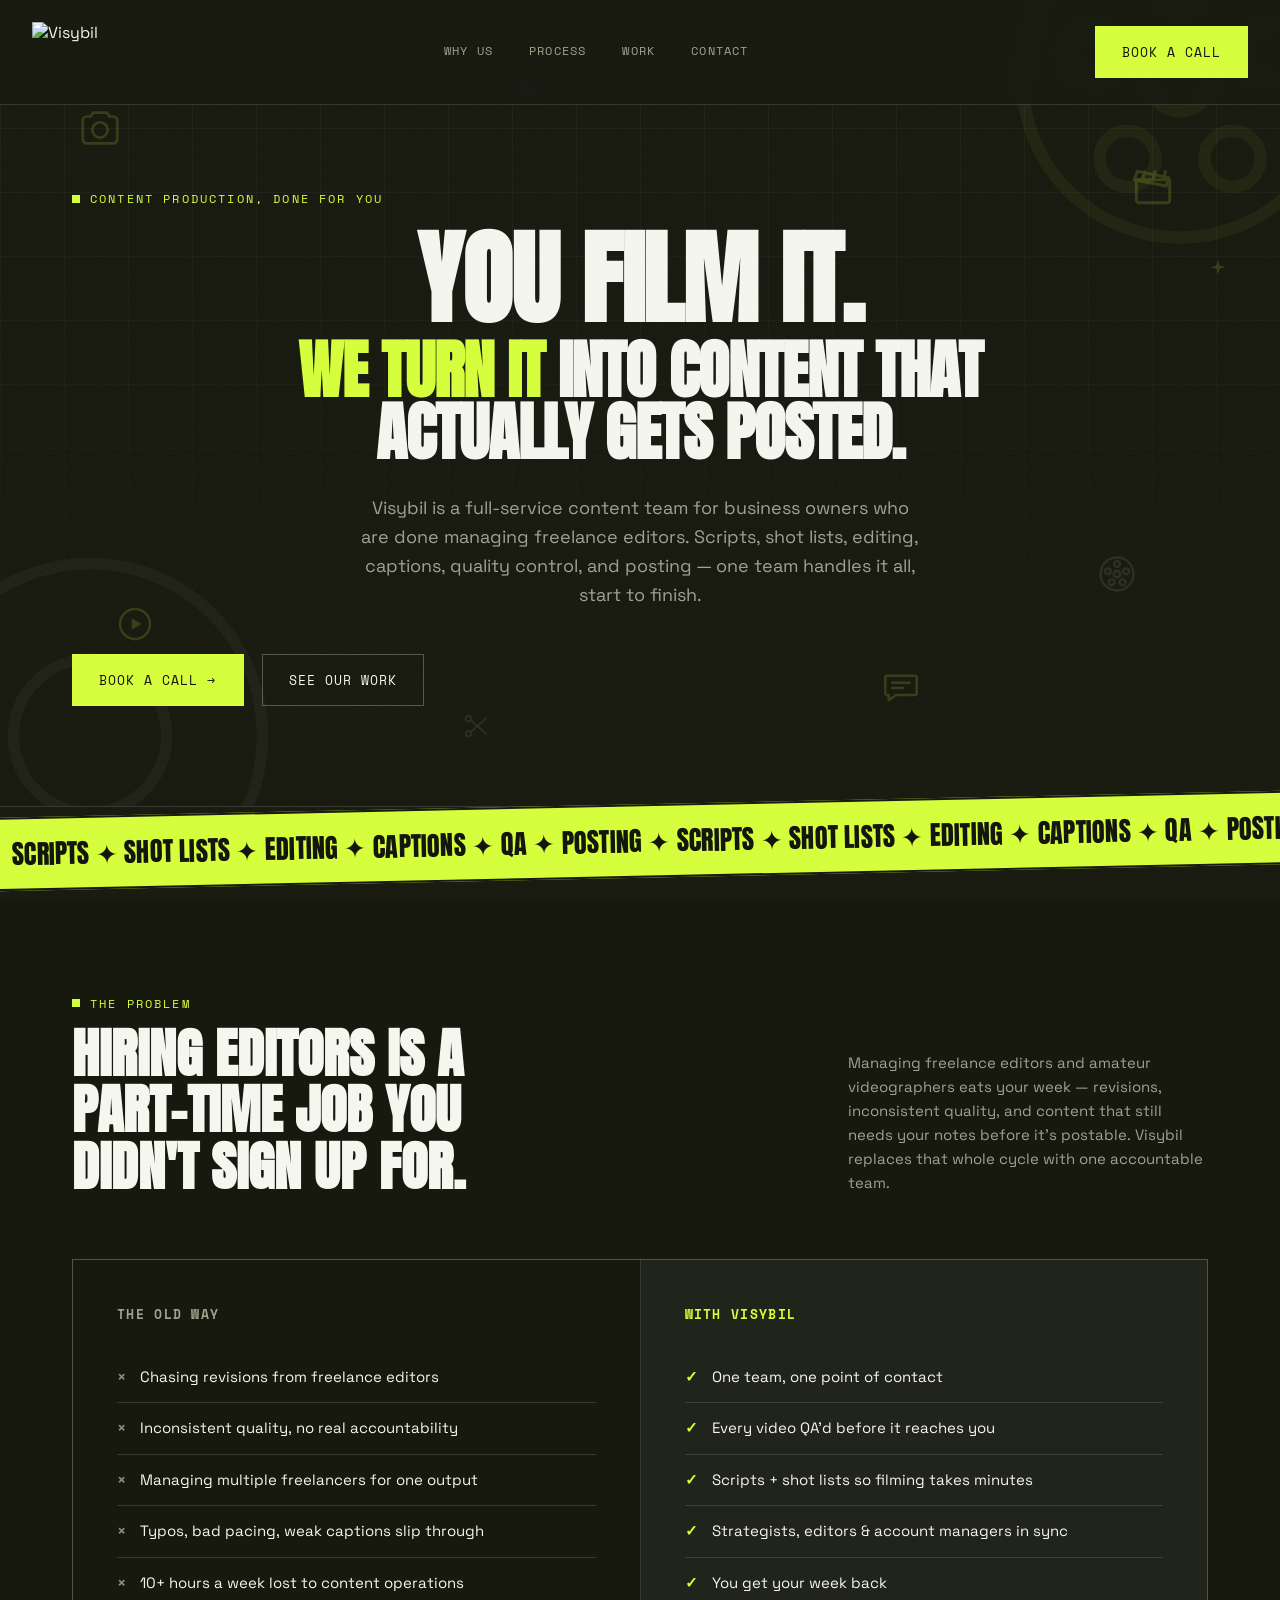
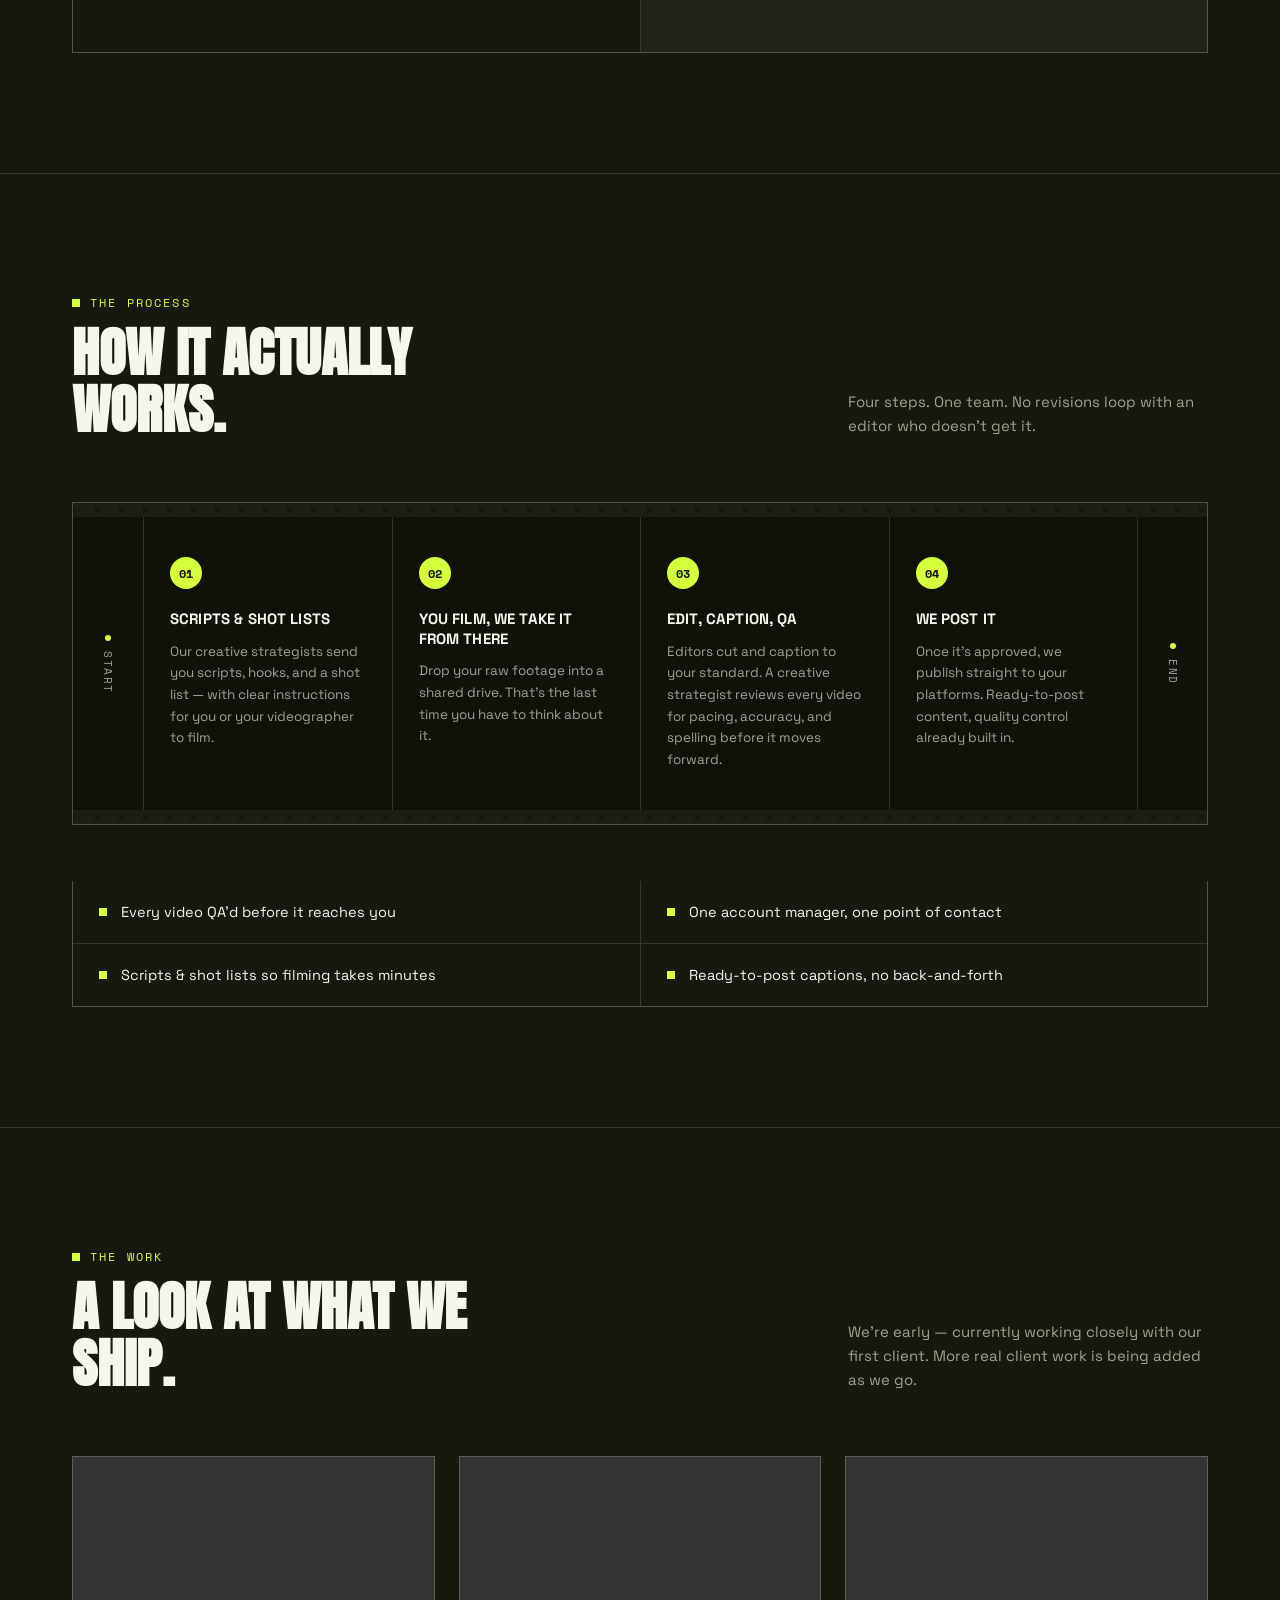
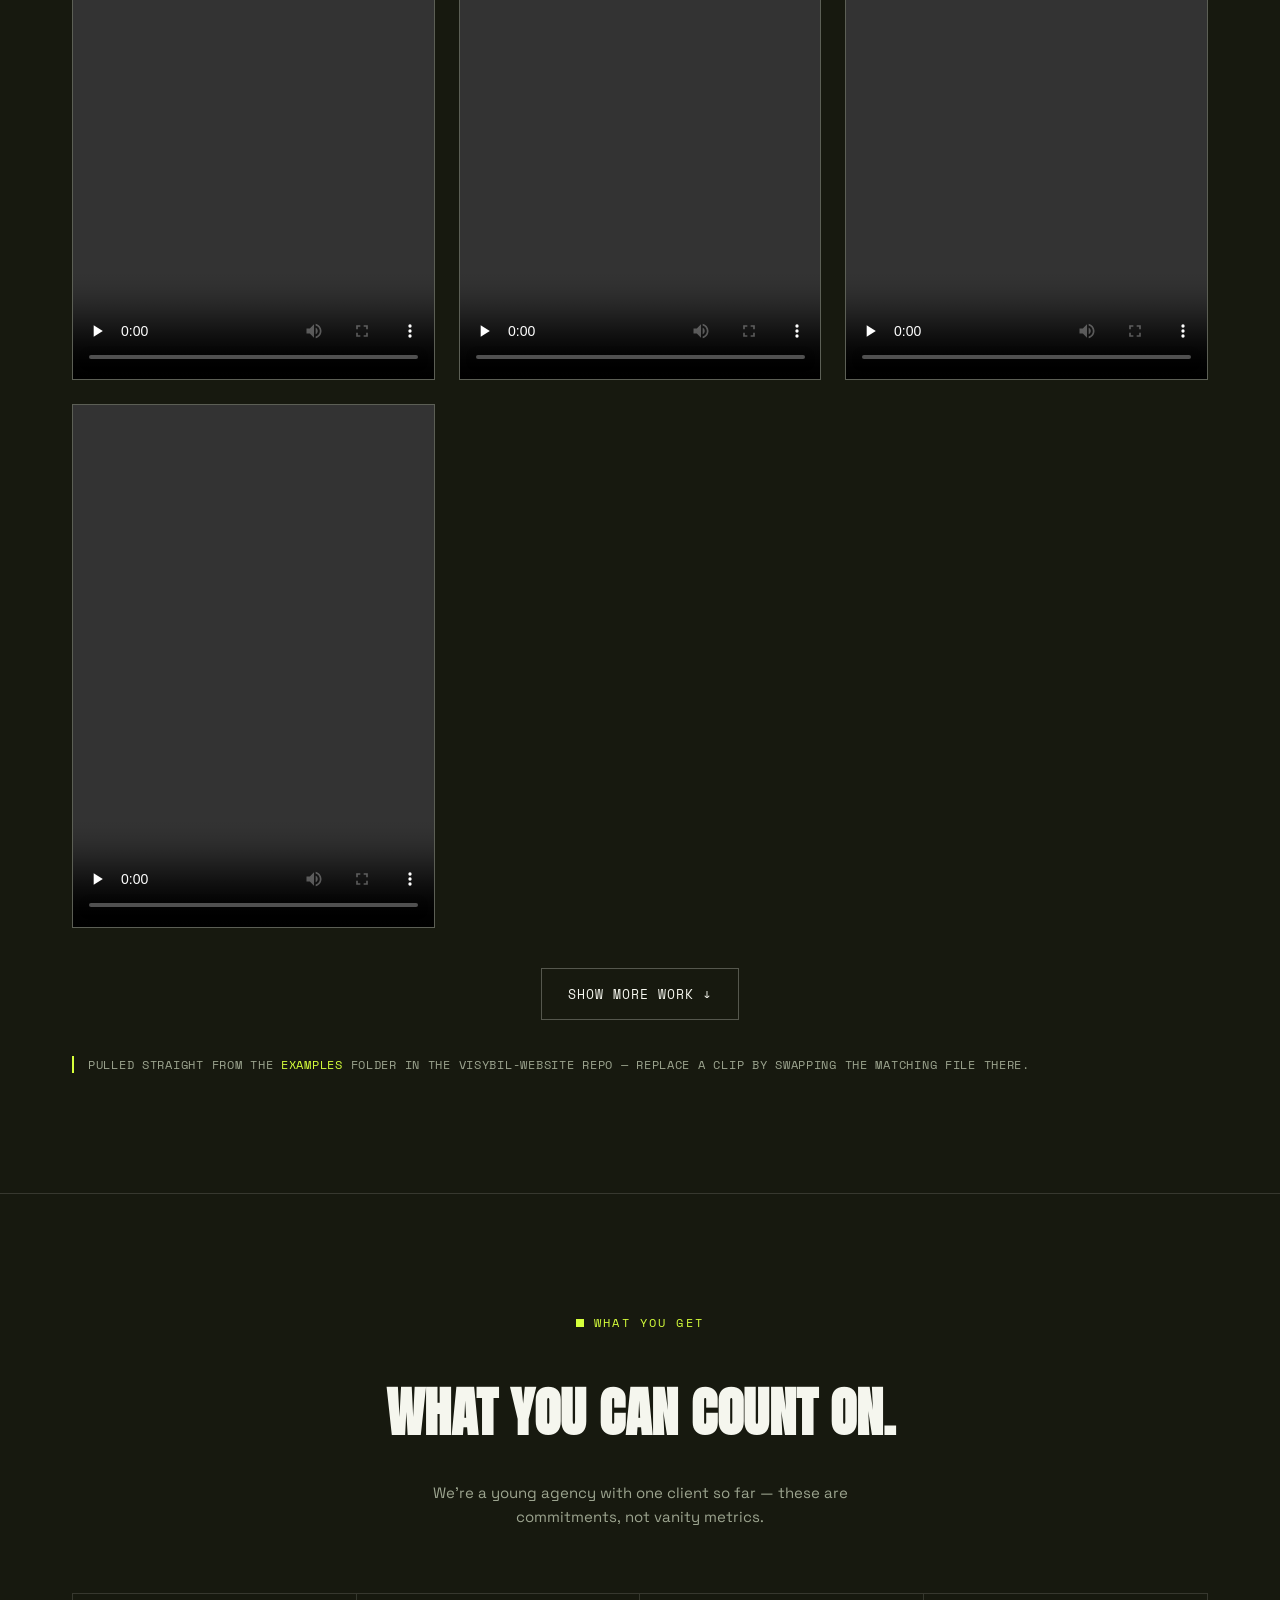
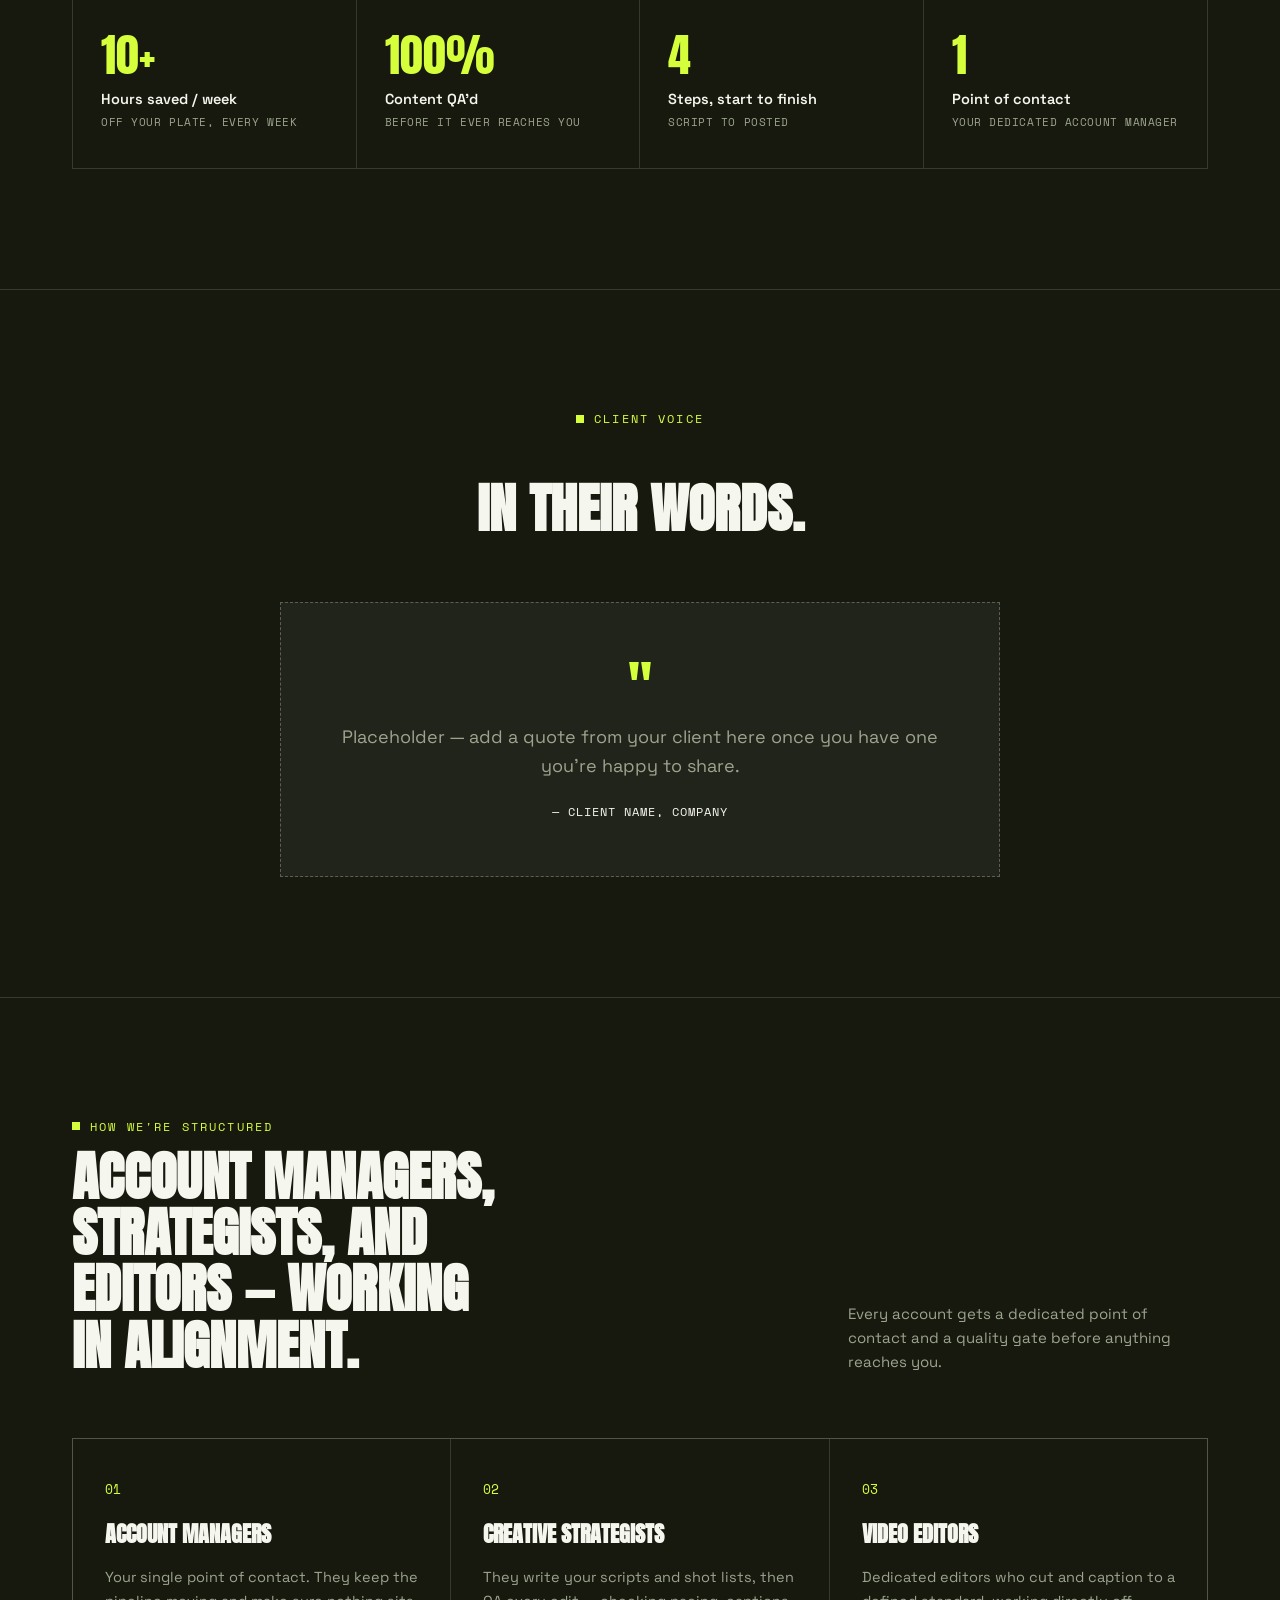
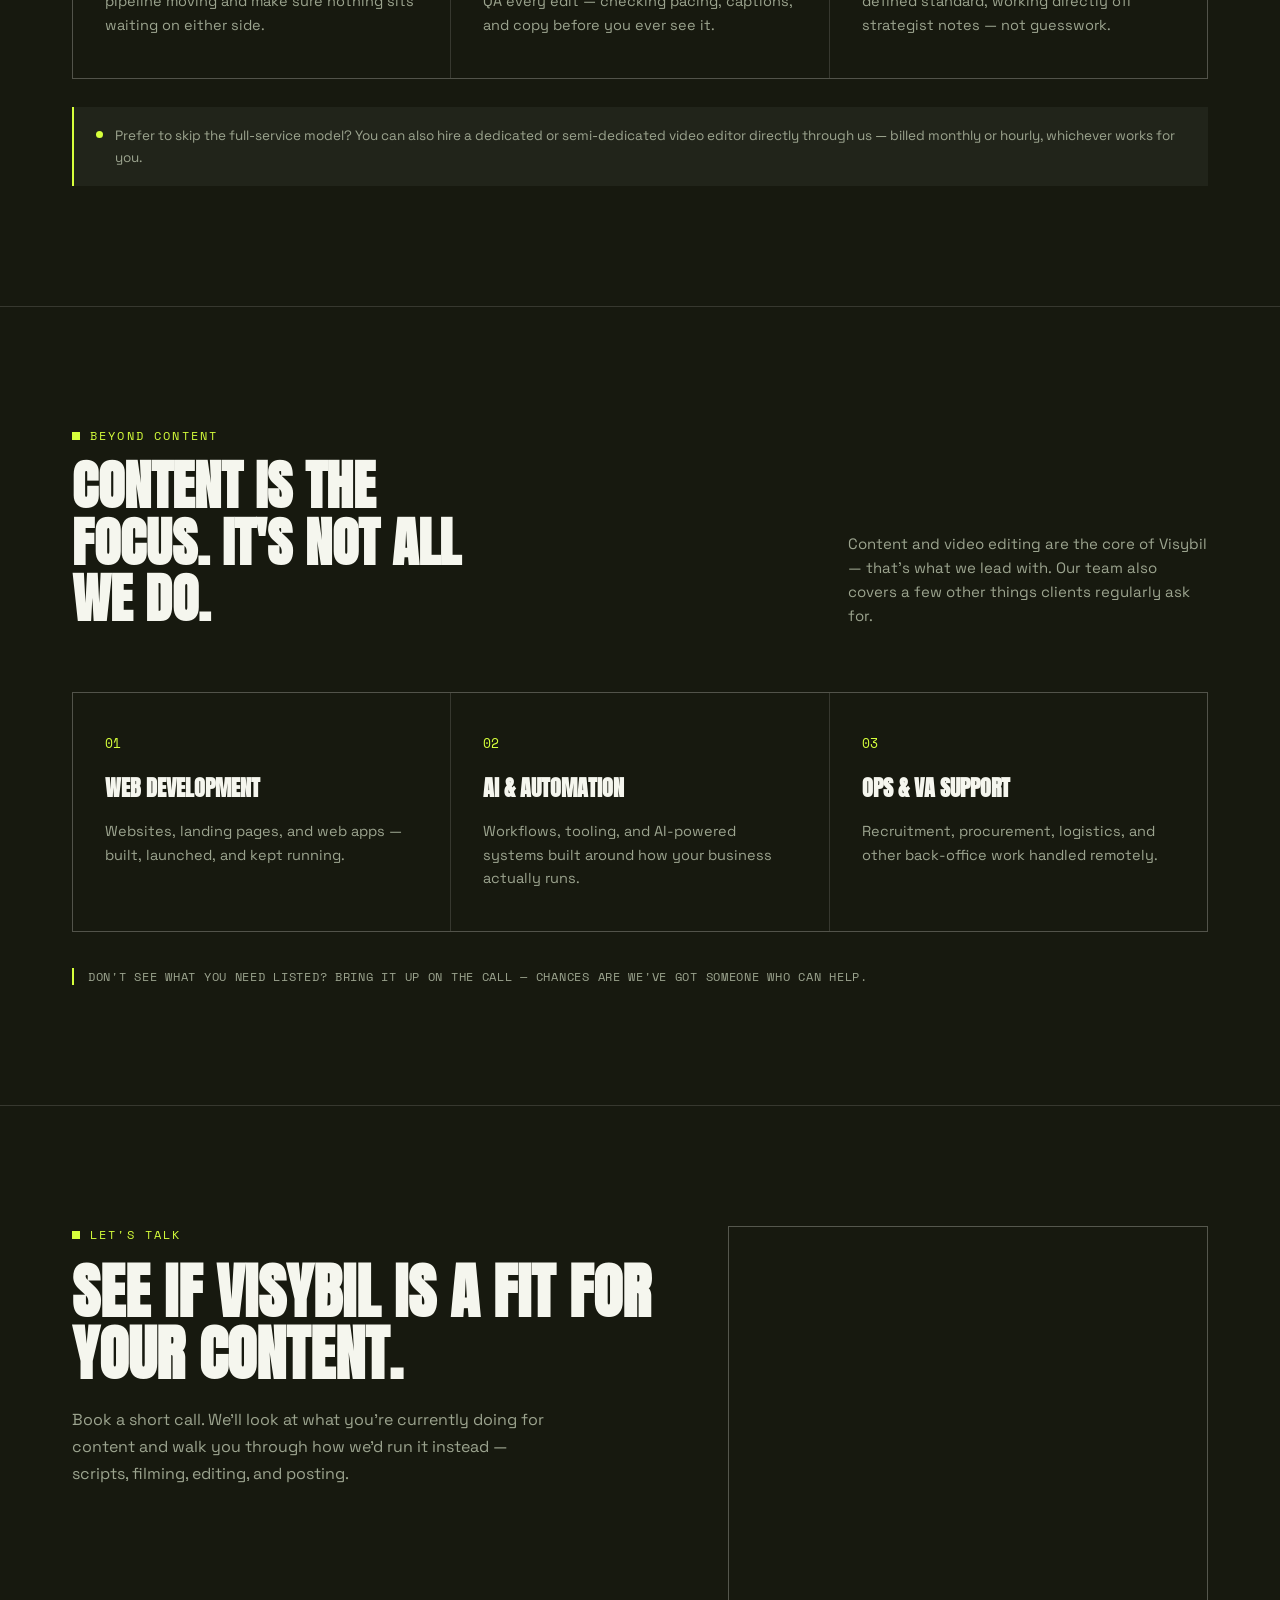
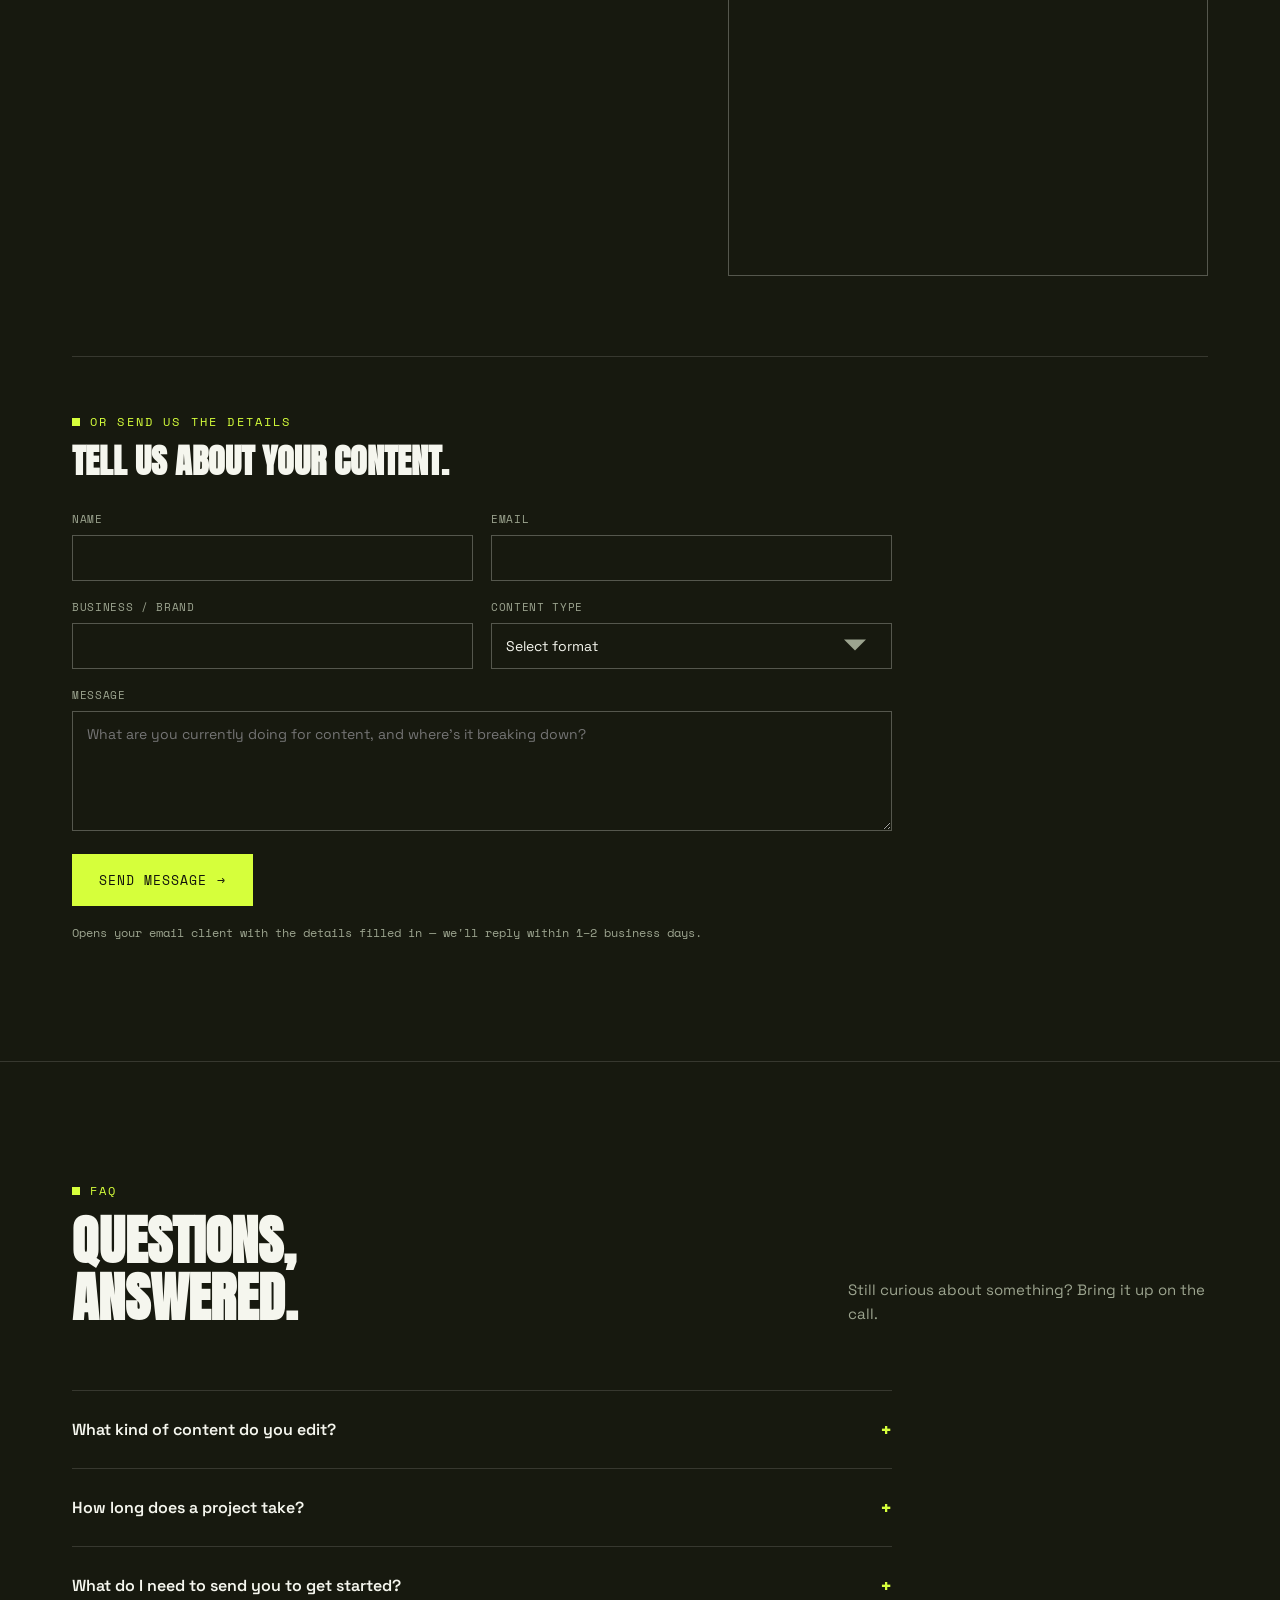
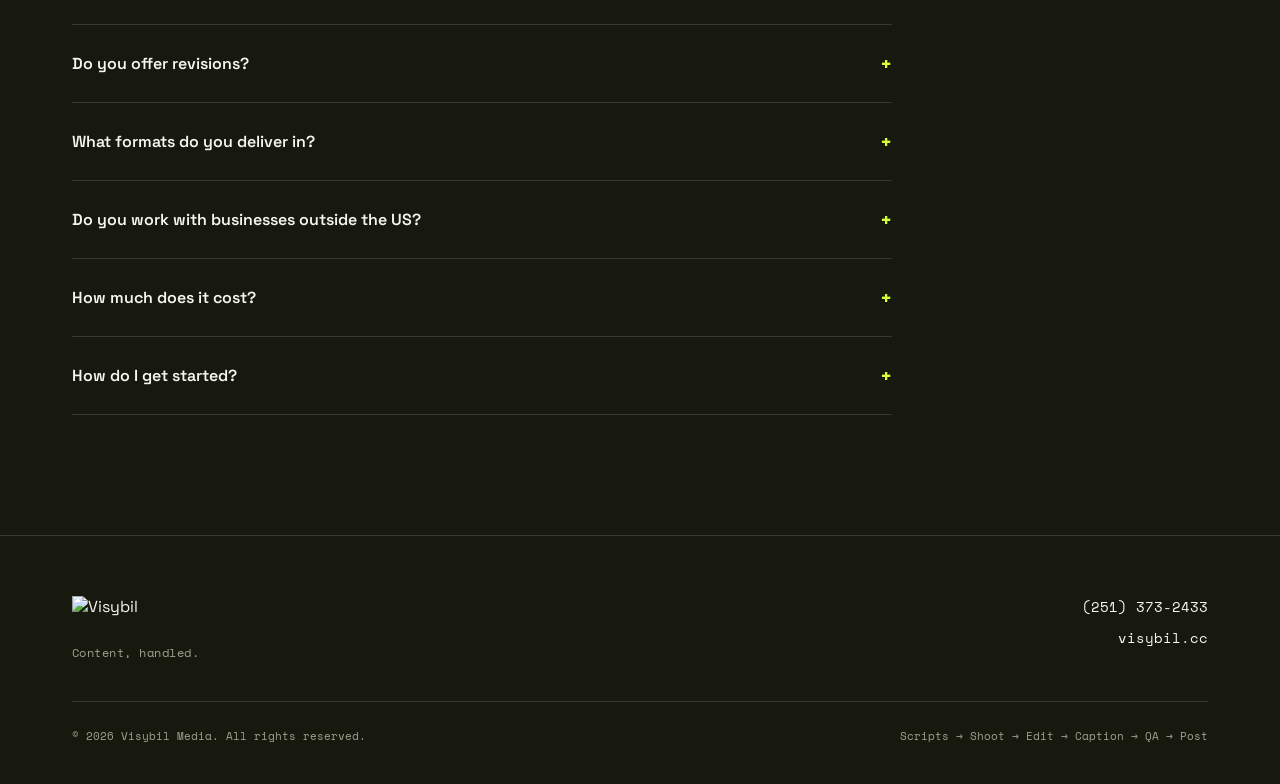
==== index.html @ 5f9c51e7 "Add files via upload" ====
<!DOCTYPE html>
<html lang="en">
<head>
<meta charset="UTF-8">
<meta name="viewport" content="width=device-width, initial-scale=1.0">
<title>Visybil — Content, Handled.</title>
<meta name="description" content="Visybil is a full-service content team. Scripts, editing, captions, QA, and posting — so you never have to manage a freelance editor again.">
<link rel="icon" type="image/svg+xml" href="visybil-logo.svg">
<link rel="preconnect" href="https://fonts.googleapis.com">
<link rel="preconnect" href="https://fonts.gstatic.com" crossorigin>
<link href="https://fonts.googleapis.com/css2?family=Anton&family=Space+Grotesk:wght@400;500;600;700&family=Space+Mono:wght@400;700&display=swap" rel="stylesheet">
<link href="https://assets.calendly.com/assets/external/widget.css" rel="stylesheet">
<style>
  /* ===================== RESET / BASE ===================== */
  :root{
    --bg: #17190F;
    --bg-alt: #1E2115;
    --panel: #21241A;
    --line: rgba(245,246,238,0.14);
    --line-strong: rgba(245,246,238,0.28);
    --text: #F5F6EE;
    --muted: #9CA48F;
    --lime: #D6FF3B;
    --lime-dim: #A8CC2E;
    --maxw: 1200px;
  }
  *,*::before,*::after{box-sizing:border-box;}
  html{scroll-behavior:smooth;}
  body{
    margin:0;
    background:var(--bg);
    color:var(--text);
    font-family:'Space Grotesk', sans-serif;
    -webkit-font-smoothing:antialiased;
    overflow-x:hidden;
  }
  img,svg{display:block;max-width:100%;}
  a{color:inherit;text-decoration:none;}
  ul{margin:0;padding:0;list-style:none;}
  h1,h2,h3,p{margin:0;}
  .wrap{max-width:var(--maxw); margin:0 auto; padding:0 32px;}
  .eyebrow{
    font-family:'Space Mono', monospace;
    text-transform:uppercase;
    letter-spacing:0.18em;
    font-size:12px;
    color:var(--lime);
    display:flex;
    align-items:center;
    gap:10px;
  }
  .eyebrow::before{
    content:'';
    width:8px;height:8px;
    background:var(--lime);
    display:inline-block;
  }
  .btn{
    font-family:'Space Mono', monospace;
    font-size:13px;
    text-transform:uppercase;
    letter-spacing:0.08em;
    padding:15px 26px;
    border:1px solid var(--line-strong);
    display:inline-flex;
    align-items:center;
    gap:10px;
    white-space:nowrap;
    cursor:pointer;
    background:transparent;
    color:var(--text);
    transition:background .18s ease, color .18s ease, border-color .18s ease, transform .18s ease;
  }
  .btn-primary{
    background:var(--lime);
    color:#12140B;
    border-color:var(--lime);
  }
  .btn-primary:hover{ background:transparent; color:var(--lime); transform:translateY(-2px); }
  .btn-ghost{ background:transparent; color:var(--text); }
  .btn-ghost:hover{ border-color:var(--lime); color:var(--lime); transform:translateY(-2px); }
  .btn-ghost span, .btn-primary span{ display:inline-block; }

  /* faint grain overlay */
  body::after{
    content:'';
    position:fixed; inset:0;
    pointer-events:none;
    z-index:999;
    opacity:0.035;
    background-image:url("data:image/svg+xml;utf8,<svg xmlns='http://www.w3.org/2000/svg' width='120' height='120'><filter id='n'><feTurbulence type='fractalNoise' baseFrequency='0.9' numOctaves='2' stitchTiles='stitch'/></filter><rect width='100%25' height='100%25' filter='url(%23n)'/></svg>");
  }

  /* ===================== NAV ===================== */
  .nav{
    position:fixed; top:0; left:0; right:0; z-index:500;
    display:flex; align-items:center; justify-content:space-between;
    padding:22px 32px;
    background:rgba(23,25,15,0.82);
    backdrop-filter:blur(10px);
    border-bottom:1px solid var(--line);
  }
  .nav .logo{ display:flex; align-items:center; }
  .nav .logo img{ height:60px; width:auto; display:block; }
  .nav-links{ display:flex; align-items:center; gap:36px; }
  .nav-links a{
    font-family:'Space Mono', monospace;
    font-size:12px;
    text-transform:uppercase;
    letter-spacing:0.1em;
    color:var(--muted);
    position:relative;
    padding-bottom:4px;
  }
  .nav-links a:hover{ color:var(--text); }
  .nav-links a::after{
    content:''; position:absolute; left:0; bottom:0; height:1px; width:0;
    background:var(--lime); transition:width .2s ease;
  }
  .nav-links a:hover::after{ width:100%; }
  .nav-cta{ display:flex; align-items:center; gap:24px; }
  .burger{ display:none; flex-direction:column; gap:5px; background:none; border:0; cursor:pointer; }
  .burger span{ width:24px; height:2px; background:var(--text); display:block; }

  .mobile-menu{
    position:fixed; inset:0; background:var(--bg); z-index:600;
    display:none; flex-direction:column; padding:100px 32px 40px;
    gap:28px;
  }
  .mobile-menu.open{ display:flex; }
  .mobile-menu a{
    font-family:'Anton', sans-serif; font-size:34px; text-transform:uppercase;
  }
  .mobile-close{
    position:absolute; top:26px; right:32px; background:none; border:0; color:var(--text);
    font-size:28px; cursor:pointer;
  }

  /* ===================== HERO ===================== */
  .hero{
    padding:190px 0 100px;
    position:relative;
    border-bottom:1px solid var(--line);
  }
  .hero-grid-bg{
    position:absolute; inset:0; z-index:-1; opacity:0.5;
    background-image:
      linear-gradient(var(--line) 1px, transparent 1px),
      linear-gradient(90deg, var(--line) 1px, transparent 1px);
    background-size:64px 64px;
    mask-image:linear-gradient(180deg, rgba(0,0,0,0.7), transparent 85%);
  }

  /* ===================== HERO SCENE (double-exposure floating icons) ===================== */
  .hero-scene{ position:absolute; inset:0; overflow:hidden; z-index:0; pointer-events:none; }
  .hero .wrap{ position:relative; z-index:1; }
  .big-reel{
    position:absolute; top:-130px; right:-110px; width:420px; height:420px;
    color:var(--lime); opacity:0.05; mix-blend-mode:screen;
    animation:spin 90s linear infinite;
  }
  .big-reel-2{
    position:absolute; bottom:-160px; left:-140px; width:460px; height:460px;
    color:var(--text); opacity:0.035; mix-blend-mode:screen;
    animation:spin 120s linear infinite reverse;
  }
  @keyframes spin{ to{ transform:rotate(360deg); } }
  .float-icon{
    position:absolute;
    color:var(--lime);
    opacity:0.16;
    mix-blend-mode:screen;
    animation:drift var(--dur,8s) ease-in-out infinite;
    animation-delay:var(--delay,0s);
  }
  .float-icon.dim{ color:var(--text); opacity:0.09; }
  .float-icon svg{ display:block; width:var(--sz,40px); height:var(--sz,40px); }
  @keyframes drift{
    0%,100%{ transform:translateY(0) rotate(0deg); }
    50%{ transform:translateY(-18px) rotate(6deg); }
  }
  @media (max-width:900px){
    .big-reel, .big-reel-2{ display:none; }
    .float-icon{ display:none; }
    .float-icon.keep-mobile{ display:block; }
  }

  .hero h1{
    font-family:'Anton', sans-serif;
    font-size:clamp(44px, 8vw, 104px);
    line-height:0.98;
    text-transform:uppercase;
    letter-spacing:-0.01em;
    max-width:16ch;
    text-align:center;
    margin-left:auto;
    margin-right:auto;
  }
  .hero h1 em{ font-style:normal; color:var(--lime); }
  .hero h1 .h1-sub{ font-size:0.62em; display:inline-block; margin-top:0.15em; }
  .hero-sub{
    margin-top:28px;
    max-width:560px;
    font-size:18px;
    line-height:1.6;
    color:var(--muted);
    text-align:center;
    margin-left:auto;
    margin-right:auto;
  }
  .hero-actions{ display:flex; gap:18px; margin-top:44px; flex-wrap:wrap; }

  /* ===================== MARQUEE ===================== */
  .marquee-outer{
    background:var(--lime);
    color:#12140B;
    overflow:hidden;
    white-space:nowrap;
    transform:rotate(-1.2deg) scale(1.02);
    border-top:2px solid var(--bg);
    border-bottom:2px solid var(--bg);
    margin:-2px 0;
  }
  .marquee-track{
    display:inline-flex;
    animation:scroll 26s linear infinite;
  }
  .marquee-track span{
    font-family:'Anton', sans-serif;
    font-size:26px;
    text-transform:uppercase;
    padding:14px 24px;
    display:inline-flex;
    align-items:center;
    gap:24px;
  }
  @keyframes scroll{
    0%{ transform:translateX(0); }
    100%{ transform:translateX(-50%); }
  }

  /* ===================== SECTION GENERIC ===================== */
  section{ padding:120px 0; border-bottom:1px solid var(--line); position:relative; }
  .section-head{ display:flex; justify-content:space-between; align-items:flex-end; gap:40px; margin-bottom:64px; flex-wrap:wrap; }
  .section-head.center{ flex-direction:column; align-items:center; text-align:center; }
  .section-head h2{
    font-family:'Anton', sans-serif;
    font-size:clamp(30px, 4.2vw, 54px);
    text-transform:uppercase;
    line-height:1.05;
    margin-top:14px;
    max-width:16ch;
  }
  .section-head.center h2{ max-width:20ch; }
  .section-head p{ max-width:360px; color:var(--muted); font-size:15px; line-height:1.6; }
  .section-head.center p{ max-width:46ch; }

  /* ===================== WHY / COMPARISON ===================== */
  .compare{ display:grid; grid-template-columns:1fr 1fr; gap:1px; background:var(--line); border:1px solid var(--line); }
  .compare-col{ background:var(--bg); padding:44px; }
  .compare-col.hi{ background:var(--panel); }
  .compare-col h3{
    font-family:'Space Mono', monospace;
    text-transform:uppercase; letter-spacing:0.1em; font-size:13px;
    margin-bottom:28px; color:var(--muted);
    display:flex; align-items:center; gap:10px;
  }
  .compare-col.hi h3{ color:var(--lime); }
  .compare-col li{
    display:flex; gap:14px; padding:14px 0; border-top:1px solid var(--line);
    font-size:15px; line-height:1.5;
  }
  .compare-col li:first-child{ border-top:none; }
  .compare-col.old li::before{ content:'×'; color:#8a8a7a; font-weight:700; }
  .compare-col.hi li::before{ content:'✓'; color:var(--lime); font-weight:700; }

  /* ===================== PROCESS — FILMSTRIP ===================== */
  .filmstrip{ border:1px solid var(--line-strong); background:#101207; }
  .filmstrip-edge{
    height:14px;
    background-color:#1c1f13;
    background-image: radial-gradient(circle, var(--bg) 3px, transparent 3.5px);
    background-size: 24px 14px;
    background-position: 12px center;
    background-repeat: repeat-x;
  }
  .filmstrip-track{ display:grid; grid-template-columns:70px repeat(4, 1fr) 70px; }
  .filmstrip-marker{
    display:flex; align-items:center; justify-content:center;
    font-family:'Space Mono', monospace; font-size:11px; color:var(--muted);
    text-transform:uppercase; letter-spacing:0.14em;
    writing-mode:vertical-rl;
    border-left:1px solid var(--line);
  }
  .filmstrip-marker:first-child{ border-left:none; }
  .filmstrip-marker .dot{ width:6px;height:6px;background:var(--lime); border-radius:50%; margin-bottom:10px; }
  .filmstrip-step{ padding:40px 26px; border-left:1px solid var(--line); }
  .filmstrip-step .num-badge{
    width:32px;height:32px; border-radius:50%; background:var(--lime); color:#12140B;
    display:flex; align-items:center; justify-content:center;
    font-family:'Space Mono', monospace; font-weight:700; font-size:12px; margin-bottom:20px;
  }
  .filmstrip-step h3{
    font-family:'Space Grotesk', sans-serif; font-weight:700; text-transform:uppercase;
    font-size:15px; letter-spacing:0.01em; margin-bottom:12px; line-height:1.3;
  }
  .filmstrip-step p{ color:var(--muted); font-size:13.5px; line-height:1.6; }

  .highlight-grid{ display:grid; grid-template-columns:1fr 1fr; gap:1px; background:var(--line); border:1px solid var(--line); border-top:none; margin-top:56px; }
  .highlight-item{ background:var(--bg); padding:22px 26px; display:flex; gap:14px; align-items:center; font-size:14.5px; }
  .highlight-item .dot{ width:8px;height:8px;background:var(--lime); flex-shrink:0; }

  /* ===================== WORK ===================== */
  .work-grid{ display:grid; grid-template-columns:repeat(3, 1fr); gap:24px; }
  .work-card{
    aspect-ratio:9/13;
    border:1px solid var(--line-strong);
    position:relative;
    overflow:hidden;
    background:var(--panel);
    transition:opacity .2s ease, transform .2s ease;
  }
  .work-card.hidden{ display:none; }
  .work-card video{ width:100%; height:100%; object-fit:cover; display:block; background:#000; }
  .work-note code{ font-family:'Space Mono', monospace; color:var(--lime); }
  .work-note{
    margin-top:36px; font-family:'Space Mono', monospace; font-size:12px;
    color:var(--muted); text-transform:uppercase; letter-spacing:0.06em;
    border-left:2px solid var(--lime); padding-left:14px;
  }

  /* ===================== NUMBERS / STATS ===================== */
  .stats-grid{ display:grid; grid-template-columns:repeat(4, 1fr); border:1px solid var(--line); }
  .stat-card{ padding:38px 28px; border-right:1px solid var(--line); }
  .stat-card:last-child{ border-right:none; }
  .stat-card .num{ font-family:'Anton', sans-serif; font-size:46px; color:var(--lime); line-height:1; }
  .stat-card .label{ font-family:'Space Grotesk', sans-serif; font-weight:600; margin-top:12px; font-size:14.5px; }
  .stat-card .sub{ font-family:'Space Mono', monospace; font-size:11px; color:var(--muted); margin-top:6px; text-transform:uppercase; letter-spacing:0.05em; }

  /* ===================== CLIENT VOICE ===================== */
  .voice-card{
    border:1px dashed var(--line-strong); background:var(--panel);
    padding:56px 40px; text-align:center; max-width:720px; margin:0 auto;
  }
  .voice-card .quote-mark{ font-family:'Anton', sans-serif; font-size:56px; color:var(--lime); line-height:1; }
  .voice-card p.quote{ font-size:18px; color:var(--muted); margin-top:8px; max-width:52ch; margin-left:auto; margin-right:auto; line-height:1.6; }
  .voice-card .who{ margin-top:22px; font-family:'Space Mono', monospace; font-size:12px; text-transform:uppercase; letter-spacing:0.08em; color:var(--text); }

  /* ===================== TEAM ===================== */
  .team-grid{ display:grid; grid-template-columns:repeat(3, 1fr); gap:1px; background:var(--line); border:1px solid var(--line); }
  .team-card{ background:var(--bg); padding:40px 32px; }
  .team-card .role-num{ font-family:'Space Mono', monospace; color:var(--lime); font-size:13px; }
  .team-card h3{
    font-family:'Anton', sans-serif; text-transform:uppercase; font-size:22px; margin-top:18px;
  }
  .team-card p{ margin-top:16px; color:var(--muted); font-size:14.5px; line-height:1.65; }
  .aside-note{
    margin-top:28px; padding:18px 22px; border-left:2px solid var(--lime);
    background:var(--panel); font-size:13.5px; color:var(--muted); line-height:1.6;
    display:flex; gap:12px; align-items:flex-start;
  }
  .aside-note .dot{ width:7px; height:7px; background:var(--lime); border-radius:50%; margin-top:6px; flex-shrink:0; }

  /* ===================== CONTACT ===================== */
  .contact-inner{
    display:grid; grid-template-columns:1.1fr 0.9fr; gap:70px; align-items:start;
  }
  .contact h2{
    font-family:'Anton', sans-serif; font-size:clamp(32px,5vw,60px); text-transform:uppercase; line-height:1.02;
  }
  .contact-copy{ margin-top:22px; color:var(--muted); font-size:16px; line-height:1.7; max-width:48ch; }
  .calendly-box{
    border:1px dashed var(--line-strong);
    background:var(--panel);
    padding:40px 28px;
    text-align:center;
    min-height:300px;
    display:flex; flex-direction:column; align-items:center; justify-content:center; gap:16px;
  }
  .calendly-box .icon{ font-size:30px; color:var(--lime); }
  .calendly-box p{ color:var(--muted); font-size:13px; font-family:'Space Mono', monospace; line-height:1.7; max-width:32ch; }
  .calendly-box strong{ color:var(--text); font-family:'Space Grotesk',sans-serif; font-size:16px; }

  .contact-form{ margin-top:80px; border-top:1px solid var(--line); padding-top:56px; }
  .contact-form .eyebrow{ margin-bottom:14px; }
  .form-grid{ display:grid; grid-template-columns:1fr 1fr; gap:18px; margin-top:32px; max-width:820px; }
  .form-grid .full{ grid-column:1 / -1; }
  .field label{ display:block; font-family:'Space Mono', monospace; font-size:11px; text-transform:uppercase; letter-spacing:0.06em; color:var(--muted); margin-bottom:8px; }
  .field input, .field select, .field textarea{
    width:100%; background:var(--bg); border:1px solid var(--line-strong); color:var(--text);
    padding:13px 14px; font-family:'Space Grotesk', sans-serif; font-size:14px; appearance:none;
  }
  .field select{
    background-image:url("data:image/svg+xml,%3Csvg xmlns='http://www.w3.org/2000/svg' viewBox='0 0 20 20'%3E%3Cpath fill='%239CA48F' d='M5 7l5 5 5-5z'/%3E%3C/svg%3E");
    background-repeat:no-repeat; background-position:right 14px center;
  }
  .field input:focus, .field select:focus, .field textarea:focus{ outline:none; border-color:var(--lime); }
  .field textarea{ min-height:120px; resize:vertical; }
  .form-note{ margin-top:18px; font-family:'Space Mono', monospace; font-size:11.5px; color:var(--muted); }

  /* ===================== FAQ ===================== */
  .faq-list{ max-width:820px; border-top:1px solid var(--line); }
  .faq-item{ border-bottom:1px solid var(--line); }
  .faq-item summary{
    padding:24px 0; font-family:'Space Grotesk', sans-serif; font-weight:600; font-size:16px;
    cursor:pointer; display:flex; justify-content:space-between; align-items:center; list-style:none; gap:20px;
  }
  .faq-item summary::-webkit-details-marker{ display:none; }
  .faq-item summary::after{ content:'+'; font-family:'Space Mono', monospace; font-size:20px; color:var(--lime); flex-shrink:0; }
  .faq-item[open] summary::after{ content:'−'; }
  .faq-item .faq-a{ padding-bottom:24px; color:var(--muted); font-size:14.5px; line-height:1.65; max-width:65ch; }

  /* ===================== FOOTER ===================== */
  footer{ padding:60px 0 40px; }
  .footer-top{
    display:flex; justify-content:space-between; align-items:flex-start; flex-wrap:wrap; gap:30px;
    padding-bottom:40px; border-bottom:1px solid var(--line);
  }
  .footer-logo img{ height:38px; width:auto; display:block; }
  .footer-tag{ font-family:'Space Mono', monospace; font-size:12px; color:var(--muted); margin-top:10px; letter-spacing:0.04em; }
  .footer-contact{ display:flex; flex-direction:column; gap:10px; align-items:flex-end; }
  .footer-contact a{ font-family:'Space Mono', monospace; font-size:14px; color:var(--text); }
  .footer-contact a:hover{ color:var(--lime); }
  .footer-bottom{
    display:flex; justify-content:space-between; padding-top:26px;
    font-family:'Space Mono', monospace; font-size:11px; color:var(--muted); flex-wrap:wrap; gap:10px;
  }

  /* cursor glow */
  #glow{
    position:fixed; width:340px; height:340px; border-radius:50%;
    background:radial-gradient(circle, rgba(214,255,59,0.10), transparent 70%);
    pointer-events:none; z-index:1; transform:translate(-50%,-50%);
    left:-500px; top:-500px;
  }

  /* reveal animation */
  .reveal{ opacity:0; transform:translateY(24px); transition:opacity .7s ease, transform .7s ease; }
  .reveal.in{ opacity:1; transform:translateY(0); }

  /* ===================== RESPONSIVE ===================== */
  @media (max-width:900px){
    .nav-links{ display:none; }
    .burger{ display:flex; }
    .hero{ padding:150px 0 60px; }
    .compare{ grid-template-columns:1fr; }
    .filmstrip-track{ grid-template-columns:1fr; }
    .filmstrip-marker{ writing-mode:horizontal-tb; padding:10px 0; border-left:none; border-top:1px solid var(--line); flex-direction:row; gap:8px; }
    .filmstrip-marker .dot{ margin-bottom:0; }
    .filmstrip-step{ border-left:none; border-top:1px solid var(--line); }
    .highlight-grid{ grid-template-columns:1fr; }
    .work-grid{ grid-template-columns:1fr 1fr; }
    .stats-grid{ grid-template-columns:1fr 1fr; }
    .stat-card{ border-bottom:1px solid var(--line); }
    .stat-card:nth-child(2n){ border-right:none; }
    .team-grid{ grid-template-columns:1fr; }
    .contact-inner{ grid-template-columns:1fr; gap:40px; }
    .form-grid{ grid-template-columns:1fr; }
    .footer-top{ flex-direction:column; }
    .footer-contact{ align-items:flex-start; }
    .wrap{ padding:0 20px; }
  }
  @media (max-width:560px){
    .work-grid{ grid-template-columns:1fr; }
    .stats-grid{ grid-template-columns:1fr; }
    .stat-card{ border-right:none; }
  }
</style>
</head>
<body>

<div id="glow"></div>

<!-- ============ NAV ============ -->
<nav class="nav">
  <a href="#" class="logo"><img src="visybil-logo.svg" alt="Visybil"></a>
  <div class="nav-links">
    <a href="#why">Why Us</a>
    <a href="#process">Process</a>
    <a href="#work">Work</a>
    <a href="#contact">Contact</a>
  </div>
  <div class="nav-cta">
    <a href="#contact" class="btn btn-primary"><span>Book a Call</span></a>
  </div>
  <button class="burger" id="burgerBtn" aria-label="Open menu">
    <span></span><span></span><span></span>
  </button>
</nav>

<div class="mobile-menu" id="mobileMenu">
  <button class="mobile-close" id="mobileClose" aria-label="Close menu">×</button>
  <a href="#why">Why Us</a>
  <a href="#process">Process</a>
  <a href="#work">Work</a>
  <a href="#contact">Contact</a>
</div>

<main>

  <!-- ============ HERO ============ -->
  <section class="hero">
    <div class="hero-grid-bg"></div>
    <div class="hero-scene">
      <svg class="big-reel" viewBox="0 0 24 24" fill="none" stroke="currentColor" stroke-width="0.7">
        <circle cx="12" cy="12" r="9"/><circle cx="12" cy="6.5" r="1.6"/><circle cx="17" cy="10.5" r="1.6"/>
        <circle cx="15" cy="16.5" r="1.6"/><circle cx="9" cy="16.5" r="1.6"/><circle cx="7" cy="10.5" r="1.6"/><circle cx="12" cy="12" r="1.8"/>
      </svg>
      <svg class="big-reel-2" viewBox="0 0 24 24" fill="none" stroke="currentColor" stroke-width="0.6">
        <circle cx="12" cy="12" r="9"/><circle cx="12" cy="12" r="4"/>
      </svg>

      <!-- camera -->
      <div class="float-icon keep-mobile" style="top:13%; left:6%; --sz:46px; --dur:9s; --delay:0s;">
        <svg viewBox="0 0 24 24" fill="none" stroke="currentColor" stroke-width="1.4" stroke-linecap="round" stroke-linejoin="round">
          <path d="M3 8a2 2 0 0 1 2-2h2l1.5-2h7L17 6h2a2 2 0 0 1 2 2v10a2 2 0 0 1-2 2H5a2 2 0 0 1-2-2z"/>
          <circle cx="12" cy="13" r="4"/>
        </svg>
      </div>

      <!-- clapperboard -->
      <div class="float-icon" style="top:20%; right:8%; --sz:50px; --dur:10.5s; --delay:.6s;">
        <svg viewBox="0 0 24 24" fill="none" stroke="currentColor" stroke-width="1.4" stroke-linecap="round" stroke-linejoin="round">
          <path d="M3 9l1.5-4 15 3-1.2 4z"/>
          <path d="M4 9h16v10a1 1 0 0 1-1 1H5a1 1 0 0 1-1-1z"/>
          <path d="M7 9l1-4M12 9l1-4M17 9l1-4"/>
        </svg>
      </div>

      <!-- play button -->
      <div class="float-icon keep-mobile" style="bottom:20%; left:9%; --sz:40px; --dur:7.5s; --delay:1.1s;">
        <svg viewBox="0 0 24 24" fill="none" stroke="currentColor" stroke-width="1.4">
          <circle cx="12" cy="12" r="9"/>
          <path d="M10 8.5l6 3.5-6 3.5z" fill="currentColor" stroke="none"/>
        </svg>
      </div>

      <!-- small film reel -->
      <div class="float-icon dim" style="bottom:26%; right:11%; --sz:44px; --dur:11s; --delay:.3s;">
        <svg viewBox="0 0 24 24" fill="none" stroke="currentColor" stroke-width="1.3">
          <circle cx="12" cy="12" r="9"/><circle cx="12" cy="6.5" r="1.6"/><circle cx="17" cy="10.5" r="1.6"/>
          <circle cx="15" cy="16.5" r="1.6"/><circle cx="9" cy="16.5" r="1.6"/><circle cx="7" cy="10.5" r="1.6"/><circle cx="12" cy="12" r="1.8"/>
        </svg>
      </div>

      <!-- sound wave -->
      <div class="float-icon dim" style="top:9%; left:40%; --sz:34px; --dur:6.5s; --delay:.8s;">
        <svg viewBox="0 0 24 24" fill="none" stroke="currentColor" stroke-width="1.6" stroke-linecap="round">
          <path d="M2 12h2M6 8v8M10 5v14M14 8v8M18 10v4M22 12h-2"/>
        </svg>
      </div>

      <!-- caption bubble -->
      <div class="float-icon" style="bottom:12%; right:28%; --sz:42px; --dur:9.5s; --delay:1.4s;">
        <svg viewBox="0 0 24 24" fill="none" stroke="currentColor" stroke-width="1.4" stroke-linecap="round" stroke-linejoin="round">
          <path d="M4 5h16a1 1 0 0 1 1 1v9a1 1 0 0 1-1 1H9l-4 3v-3H4a1 1 0 0 1-1-1V6a1 1 0 0 1 1-1z"/>
          <path d="M7 9h10M7 12h6"/>
        </svg>
      </div>

      <!-- sparkle -->
      <div class="float-icon" style="top:32%; right:4%; --sz:22px; --dur:5.5s; --delay:.2s;">
        <svg viewBox="0 0 24 24" fill="currentColor" stroke="none">
          <path d="M12 2l1.8 6.2L20 10l-6.2 1.8L12 18l-1.8-6.2L4 10l6.2-1.8z"/>
        </svg>
      </div>

      <!-- scissors -->
      <div class="float-icon dim" style="bottom:8%; left:36%; --sz:30px; --dur:8.5s; --delay:1.7s;">
        <svg viewBox="0 0 24 24" fill="none" stroke="currentColor" stroke-width="1.4" stroke-linecap="round" stroke-linejoin="round">
          <circle cx="6" cy="6" r="2.2"/><circle cx="6" cy="18" r="2.2"/>
          <path d="M8 7.5L20 18M8 16.5L20 6"/>
        </svg>
      </div>
    </div>
    <div class="wrap">
      <div class="eyebrow">CONTENT PRODUCTION, DONE FOR YOU</div>
      <h1 style="margin-top:22px;">YOU FILM IT.<br><span class="h1-sub"><em>WE TURN IT</em> INTO CONTENT THAT ACTUALLY GETS POSTED.</span></h1>
      <p class="hero-sub">Visybil is a full-service content team for business owners who are done managing freelance editors. Scripts, shot lists, editing, captions, quality control, and posting — one team handles it all, start to finish.</p>
      <div class="hero-actions">
        <a href="#contact" class="btn btn-primary"><span>Book a Call →</span></a>
        <a href="#work" class="btn btn-ghost"><span>See Our Work</span></a>
      </div>
    </div>
  </section>

  <!-- ============ MARQUEE ============ -->
  <div class="marquee-outer">
    <div class="marquee-track">
      <span>SCRIPTS ✦ SHOT LISTS ✦ EDITING ✦ CAPTIONS ✦ QA ✦ POSTING ✦ SCRIPTS ✦ SHOT LISTS ✦ EDITING ✦ CAPTIONS ✦ QA ✦ POSTING ✦</span>
      <span>SCRIPTS ✦ SHOT LISTS ✦ EDITING ✦ CAPTIONS ✦ QA ✦ POSTING ✦ SCRIPTS ✦ SHOT LISTS ✦ EDITING ✦ CAPTIONS ✦ QA ✦ POSTING ✦</span>
    </div>
  </div>

  <!-- ============ WHY / PROBLEM ============ -->
  <section id="why">
    <div class="wrap">
      <div class="section-head reveal">
        <div>
          <div class="eyebrow">THE PROBLEM</div>
          <h2>Hiring editors is a part-time job you didn't sign up for.</h2>
        </div>
        <p>Managing freelance editors and amateur videographers eats your week — revisions, inconsistent quality, and content that still needs your notes before it's postable. Visybil replaces that whole cycle with one accountable team.</p>
      </div>
      <div class="compare reveal">
        <div class="compare-col old">
          <h3>The Old Way</h3>
          <ul>
            <li>Chasing revisions from freelance editors</li>
            <li>Inconsistent quality, no real accountability</li>
            <li>Managing multiple freelancers for one output</li>
            <li>Typos, bad pacing, weak captions slip through</li>
            <li>10+ hours a week lost to content operations</li>
          </ul>
        </div>
        <div class="compare-col hi">
          <h3>With Visybil</h3>
          <ul>
            <li>One team, one point of contact</li>
            <li>Every video QA'd before it reaches you</li>
            <li>Scripts + shot lists so filming takes minutes</li>
            <li>Strategists, editors & account managers in sync</li>
            <li>You get your week back</li>
          </ul>
        </div>
      </div>
    </div>
  </section>

  <!-- ============ PROCESS — FILMSTRIP ============ -->
  <section id="process">
    <div class="wrap">
      <div class="section-head reveal">
        <div>
          <div class="eyebrow">THE PROCESS</div>
          <h2>How it actually works.</h2>
        </div>
        <p>Four steps. One team. No revisions loop with an editor who doesn't get it.</p>
      </div>

      <div class="filmstrip reveal">
        <div class="filmstrip-edge"></div>
        <div class="filmstrip-track">
          <div class="filmstrip-marker"><span class="dot"></span>START</div>

          <div class="filmstrip-step">
            <div class="num-badge">01</div>
            <h3>Scripts & Shot Lists</h3>
            <p>Our creative strategists send you scripts, hooks, and a shot list — with clear instructions for you or your videographer to film.</p>
          </div>

          <div class="filmstrip-step">
            <div class="num-badge">02</div>
            <h3>You Film, We Take It From There</h3>
            <p>Drop your raw footage into a shared drive. That's the last time you have to think about it.</p>
          </div>

          <div class="filmstrip-step">
            <div class="num-badge">03</div>
            <h3>Edit, Caption, QA</h3>
            <p>Editors cut and caption to your standard. A creative strategist reviews every video for pacing, accuracy, and spelling before it moves forward.</p>
          </div>

          <div class="filmstrip-step">
            <div class="num-badge">04</div>
            <h3>We Post It</h3>
            <p>Once it's approved, we publish straight to your platforms. Ready-to-post content, quality control already built in.</p>
          </div>

          <div class="filmstrip-marker"><span class="dot"></span>END</div>
        </div>
        <div class="filmstrip-edge"></div>
      </div>

      <div class="highlight-grid reveal">
        <div class="highlight-item"><span class="dot"></span>Every video QA'd before it reaches you</div>
        <div class="highlight-item"><span class="dot"></span>One account manager, one point of contact</div>
        <div class="highlight-item"><span class="dot"></span>Scripts & shot lists so filming takes minutes</div>
        <div class="highlight-item"><span class="dot"></span>Ready-to-post captions, no back-and-forth</div>
      </div>
    </div>
  </section>

  <!-- ============ WORK ============ -->
  <section id="work">
    <div class="wrap">
      <div class="section-head reveal">
        <div>
          <div class="eyebrow">THE WORK</div>
          <h2>A look at what we ship.</h2>
        </div>
        <p>We're early — currently working closely with our first client. More real client work is being added as we go.</p>
      </div>

      <!-- Videos are pulled from the "examples" folder in the visybil-website GitHub repo via jsDelivr.
           File names expected: examples/vis1.mp4 ... examples/vis8.mp4
           If you rename/move files, update the src URLs below to match. -->
      <div class="work-grid reveal" id="workGrid">
        <div class="work-card video-card"><video controls preload="none" playsinline><source src="https://cdn.jsdelivr.net/gh/abdu11ahbukhari/visybil-website@main/examples/vis1.mp4" type="video/mp4"></video></div>
        <div class="work-card video-card"><video controls preload="none" playsinline><source src="https://cdn.jsdelivr.net/gh/abdu11ahbukhari/visybil-website@main/examples/vis2.mp4" type="video/mp4"></video></div>
        <div class="work-card video-card"><video controls preload="none" playsinline><source src="https://cdn.jsdelivr.net/gh/abdu11ahbukhari/visybil-website@main/examples/vis3.mp4" type="video/mp4"></video></div>
        <div class="work-card video-card"><video controls preload="none" playsinline><source src="https://cdn.jsdelivr.net/gh/abdu11ahbukhari/visybil-website@main/examples/vis4.mp4" type="video/mp4"></video></div>
        <div class="work-card video-card more-video hidden"><video controls preload="none" playsinline><source src="https://cdn.jsdelivr.net/gh/abdu11ahbukhari/visybil-website@main/examples/vis5.mp4" type="video/mp4"></video></div>
        <div class="work-card video-card more-video hidden"><video controls preload="none" playsinline><source src="https://cdn.jsdelivr.net/gh/abdu11ahbukhari/visybil-website@main/examples/vis6.mp4" type="video/mp4"></video></div>
        <div class="work-card video-card more-video hidden"><video controls preload="none" playsinline><source src="https://cdn.jsdelivr.net/gh/abdu11ahbukhari/visybil-website@main/examples/vis7.mp4" type="video/mp4"></video></div>
        <div class="work-card video-card more-video hidden"><video controls preload="none" playsinline><source src="https://cdn.jsdelivr.net/gh/abdu11ahbukhari/visybil-website@main/examples/vis8.mp4" type="video/mp4"></video></div>
      </div>
      <div style="text-align:center; margin-top:40px;">
        <button id="showMoreBtn" class="btn btn-ghost"><span>Show More Work ↓</span></button>
      </div>
      <div class="work-note reveal">Pulled straight from the <code>examples</code> folder in the visybil-website repo — replace a clip by swapping the matching file there.</div>
    </div>
  </section>

  <!-- ============ NUMBERS ============ -->
  <section id="numbers">
    <div class="wrap">
      <div class="section-head center reveal">
        <div class="eyebrow">WHAT YOU GET</div>
        <h2>What you can count on.</h2>
        <p>We're a young agency with one client so far — these are commitments, not vanity metrics.</p>
      </div>
      <div class="stats-grid reveal">
        <div class="stat-card">
          <div class="num">10+</div>
          <div class="label">Hours saved / week</div>
          <div class="sub">Off your plate, every week</div>
        </div>
        <div class="stat-card">
          <div class="num">100%</div>
          <div class="label">Content QA'd</div>
          <div class="sub">Before it ever reaches you</div>
        </div>
        <div class="stat-card">
          <div class="num">4</div>
          <div class="label">Steps, start to finish</div>
          <div class="sub">Script to posted</div>
        </div>
        <div class="stat-card">
          <div class="num">1</div>
          <div class="label">Point of contact</div>
          <div class="sub">Your dedicated account manager</div>
        </div>
      </div>
    </div>
  </section>

  <!-- ============ CLIENT VOICE ============ -->
  <section id="voice">
    <div class="wrap">
      <div class="section-head center reveal">
        <div class="eyebrow">CLIENT VOICE</div>
        <h2>In their words.</h2>
      </div>
      <!-- PLACEHOLDER: swap for a real quote once your first client is happy to share one -->
      <div class="voice-card reveal">
        <div class="quote-mark">"</div>
        <p class="quote">Placeholder — add a quote from your client here once you have one you're happy to share.</p>
        <div class="who">— Client Name, Company</div>
      </div>
    </div>
  </section>

  <!-- ============ TEAM ============ -->
  <section id="team">
    <div class="wrap">
      <div class="section-head reveal">
        <div>
          <div class="eyebrow">HOW WE'RE STRUCTURED</div>
          <h2>Account managers, strategists, and editors — working in alignment.</h2>
        </div>
        <p>Every account gets a dedicated point of contact and a quality gate before anything reaches you.</p>
      </div>
      <div class="team-grid reveal">
        <div class="team-card">
          <div class="role-num">01</div>
          <h3>Account Managers</h3>
          <p>Your single point of contact. They keep the pipeline moving and make sure nothing sits waiting on either side.</p>
        </div>
        <div class="team-card">
          <div class="role-num">02</div>
          <h3>Creative Strategists</h3>
          <p>They write your scripts and shot lists, then QA every edit — checking pacing, captions, and copy before you ever see it.</p>
        </div>
        <div class="team-card">
          <div class="role-num">03</div>
          <h3>Video Editors</h3>
          <p>Dedicated editors who cut and caption to a defined standard, working directly off strategist notes — not guesswork.</p>
        </div>
      </div>
      <div class="aside-note reveal">
        <span class="dot"></span>
        Prefer to skip the full-service model? You can also hire a dedicated or semi-dedicated video editor directly through us — billed monthly or hourly, whichever works for you.
      </div>
    </div>
  </section>

  <!-- ============ BEYOND CONTENT ============ -->
  <section id="beyond">
    <div class="wrap">
      <div class="section-head reveal">
        <div>
          <div class="eyebrow">BEYOND CONTENT</div>
          <h2>Content is the focus. It's not all we do.</h2>
        </div>
        <p>Content and video editing are the core of Visybil — that's what we lead with. Our team also covers a few other things clients regularly ask for.</p>
      </div>
      <div class="team-grid reveal">
        <div class="team-card">
          <div class="role-num">01</div>
          <h3>Web Development</h3>
          <p>Websites, landing pages, and web apps — built, launched, and kept running.</p>
        </div>
        <div class="team-card">
          <div class="role-num">02</div>
          <h3>AI & Automation</h3>
          <p>Workflows, tooling, and AI-powered systems built around how your business actually runs.</p>
        </div>
        <div class="team-card">
          <div class="role-num">03</div>
          <h3>Ops & VA Support</h3>
          <p>Recruitment, procurement, logistics, and other back-office work handled remotely.</p>
        </div>
      </div>
      <div class="work-note reveal">Don't see what you need listed? Bring it up on the call — chances are we've got someone who can help.</div>
    </div>
  </section>

  <!-- ============ CONTACT ============ -->
  <section id="contact" class="contact">
    <div class="wrap">
      <div class="contact-inner">
        <div class="reveal">
          <div class="eyebrow">LET'S TALK</div>
          <h2 style="margin-top:18px;">See if Visybil is a fit for your content.</h2>
          <p class="contact-copy">Book a short call. We'll look at what you're currently doing for content and walk you through how we'd run it instead — scripts, filming, editing, and posting.</p>
        </div>
        <div class="reveal">
          <div class="calendly-inline-widget" data-url="https://calendly.com/syedazki/30min?background_color=17190f&text_color=f5f6ee&primary_color=d6ff3b" style="min-width:280px;height:650px;border:1px solid var(--line-strong);"></div>
        </div>
      </div>

      <!-- CONTACT FORM: submits via mailto so it works with zero backend on GitHub Pages.
           For real inbox delivery + spam handling, swap the <form> action for a service
           like Formspree or Netlify Forms and remove the mailto JS below. -->
      <div class="contact-form reveal">
        <div class="eyebrow">OR SEND US THE DETAILS</div>
        <h2 style="font-family:'Anton',sans-serif; text-transform:uppercase; font-size:clamp(24px,3vw,34px); margin-top:14px;">Tell us about your content.</h2>
        <form class="form-grid" id="contactForm">
          <div class="field">
            <label for="f-name">Name</label>
            <input id="f-name" name="name" type="text" required>
          </div>
          <div class="field">
            <label for="f-email">Email</label>
            <input id="f-email" name="email" type="email" required>
          </div>
          <div class="field">
            <label for="f-company">Business / Brand</label>
            <input id="f-company" name="company" type="text">
          </div>
          <div class="field">
            <label for="f-format">Content Type</label>
            <select id="f-format" name="format">
              <option value="">Select format</option>
              <option>Reels / Shorts</option>
              <option>Long-Form Video</option>
              <option>Talking Head</option>
              <option>Mixed / Not Sure Yet</option>
            </select>
          </div>
          <div class="field full">
            <label for="f-message">Message</label>
            <textarea id="f-message" name="message" placeholder="What are you currently doing for content, and where's it breaking down?"></textarea>
          </div>
          <div class="field full">
            <button type="submit" class="btn btn-primary"><span>Send Message →</span></button>
            <div class="form-note">Opens your email client with the details filled in — we'll reply within 1–2 business days.</div>
          </div>
        </form>
      </div>
    </div>
  </section>

  <!-- ============ FAQ ============ -->
  <section id="faq">
    <div class="wrap">
      <div class="section-head reveal">
        <div>
          <div class="eyebrow">FAQ</div>
          <h2>Questions, answered.</h2>
        </div>
        <p>Still curious about something? Bring it up on the call.</p>
      </div>
      <div class="faq-list reveal">
        <details class="faq-item">
          <summary>What kind of content do you edit?</summary>
          <div class="faq-a">Mainly short-form social content — Reels, TikToks, and YouTube Shorts — scripted and captioned, ready to post.</div>
        </details>
        <details class="faq-item">
          <summary>How long does a project take?</summary>
          <div class="faq-a">Depends on your volume and how much footage you send. We'll walk through realistic timelines on your call.</div>
        </details>
        <details class="faq-item">
          <summary>What do I need to send you to get started?</summary>
          <div class="faq-a">Raw footage, filmed off the scripts and shot list our strategists send you. You drop it into a shared drive and we take it from there.</div>
        </details>
        <details class="faq-item">
          <summary>Do you offer revisions?</summary>
          <div class="faq-a">Every video is QA'd internally by a creative strategist before it reaches you, so what you get is meant to be ready to post. If something's off, we fix it.</div>
        </details>
        <details class="faq-item">
          <summary>What formats do you deliver in?</summary>
          <div class="faq-a">Typically vertical 9:16 for Reels, TikTok, and Shorts — captioned to your standard. Other formats on request.</div>
        </details>
        <details class="faq-item">
          <summary>Do you work with businesses outside the US?</summary>
          <div class="faq-a">Yes — everything runs through scripts, a shared drive, and calls, so location doesn't matter.</div>
        </details>
        <details class="faq-item">
          <summary>How much does it cost?</summary>
          <div class="faq-a">Depends on your content volume and scope. We'll walk through pricing on your call.</div>
        </details>
        <details class="faq-item">
          <summary>How do I get started?</summary>
          <div class="faq-a">Book a call above, or send us the details through the form and we'll follow up.</div>
        </details>
      </div>
    </div>
  </section>

</main>

<!-- ============ FOOTER ============ -->
<footer>
  <div class="wrap">
    <div class="footer-top">
      <div>
        <div class="footer-logo"><img src="visybil-logo.svg" alt="Visybil"></div>
        <div class="footer-tag">Content, handled.</div>
      </div>
      <div class="footer-contact">
        <a href="tel:+12513732433">(251) 373-2433</a>
        <a href="https://visybil.cc">visybil.cc</a>
      </div>
    </div>
    <div class="footer-bottom">
      <span>© 2026 Visybil Media. All rights reserved.</span>
      <span>Scripts → Shoot → Edit → Caption → QA → Post</span>
    </div>
  </div>
</footer>

<script>
  // mobile menu
  const burger = document.getElementById('burgerBtn');
  const mobileMenu = document.getElementById('mobileMenu');
  const mobileClose = document.getElementById('mobileClose');
  burger.addEventListener('click', () => mobileMenu.classList.add('open'));
  mobileClose.addEventListener('click', () => mobileMenu.classList.remove('open'));
  mobileMenu.querySelectorAll('a').forEach(a => a.addEventListener('click', () => mobileMenu.classList.remove('open')));

  // cursor glow (desktop only)
  const glow = document.getElementById('glow');
  if (window.matchMedia('(pointer:fine)').matches) {
    window.addEventListener('mousemove', (e) => {
      glow.style.left = e.clientX + 'px';
      glow.style.top = e.clientY + 'px';
    });
  } else {
    glow.style.display = 'none';
  }

  // scroll reveal
  const revealEls = document.querySelectorAll('.reveal');
  const io = new IntersectionObserver((entries) => {
    entries.forEach(entry => {
      if (entry.isIntersecting) {
        entry.target.classList.add('in');
        io.unobserve(entry.target);
      }
    });
  }, { threshold: 0.12 });
  revealEls.forEach(el => io.observe(el));

  // work grid — show more / show less
  const showMoreBtn = document.getElementById('showMoreBtn');
  if (showMoreBtn) {
    showMoreBtn.addEventListener('click', () => {
      const extras = document.querySelectorAll('#workGrid .more-video');
      const expanded = showMoreBtn.dataset.expanded === 'true';
      extras.forEach(card => card.classList.toggle('hidden', expanded));
      showMoreBtn.dataset.expanded = String(!expanded);
      showMoreBtn.querySelector('span').textContent = expanded ? 'Show More Work ↓' : 'Show Less ↑';
    });
  }

  // contact form -> mailto fallback (no backend needed on GitHub Pages)
  const contactForm = document.getElementById('contactForm');
  contactForm.addEventListener('submit', (e) => {
    e.preventDefault();
    const data = new FormData(contactForm);
    const name = data.get('name') || '';
    const email = data.get('email') || '';
    const company = data.get('company') || '';
    const format = data.get('format') || '';
    const message = data.get('message') || '';
    const subject = encodeURIComponent('New inquiry from ' + name);
    const body = encodeURIComponent(
      'Name: ' + name + '\n' +
      'Email: ' + email + '\n' +
      'Business/Brand: ' + company + '\n' +
      'Content Type: ' + format + '\n\n' +
      'Message:\n' + message
    );
    window.location.href = 'mailto:visybilmedia@gmail.com?subject=' + subject + '&body=' + body;
  });
</script>
<script src="https://assets.calendly.com/assets/external/widget.js" async></script>

</body>
</html>
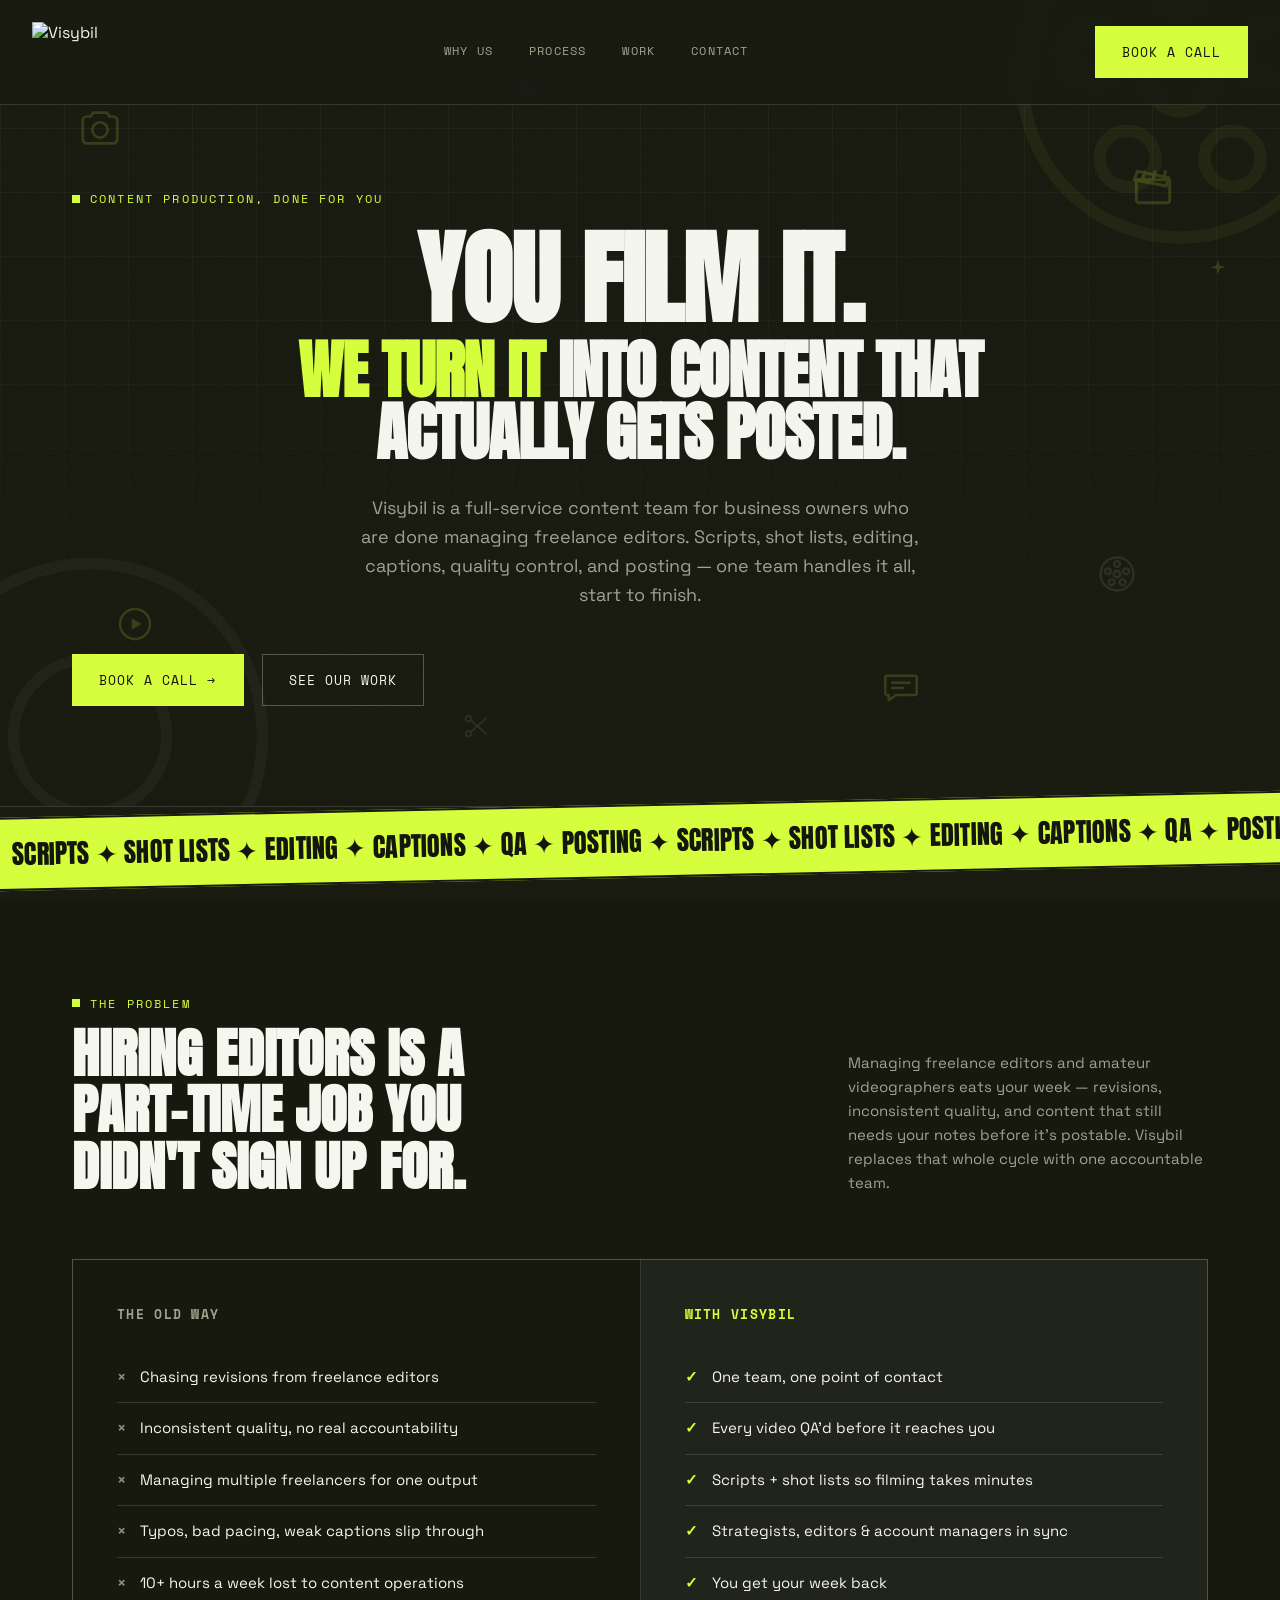
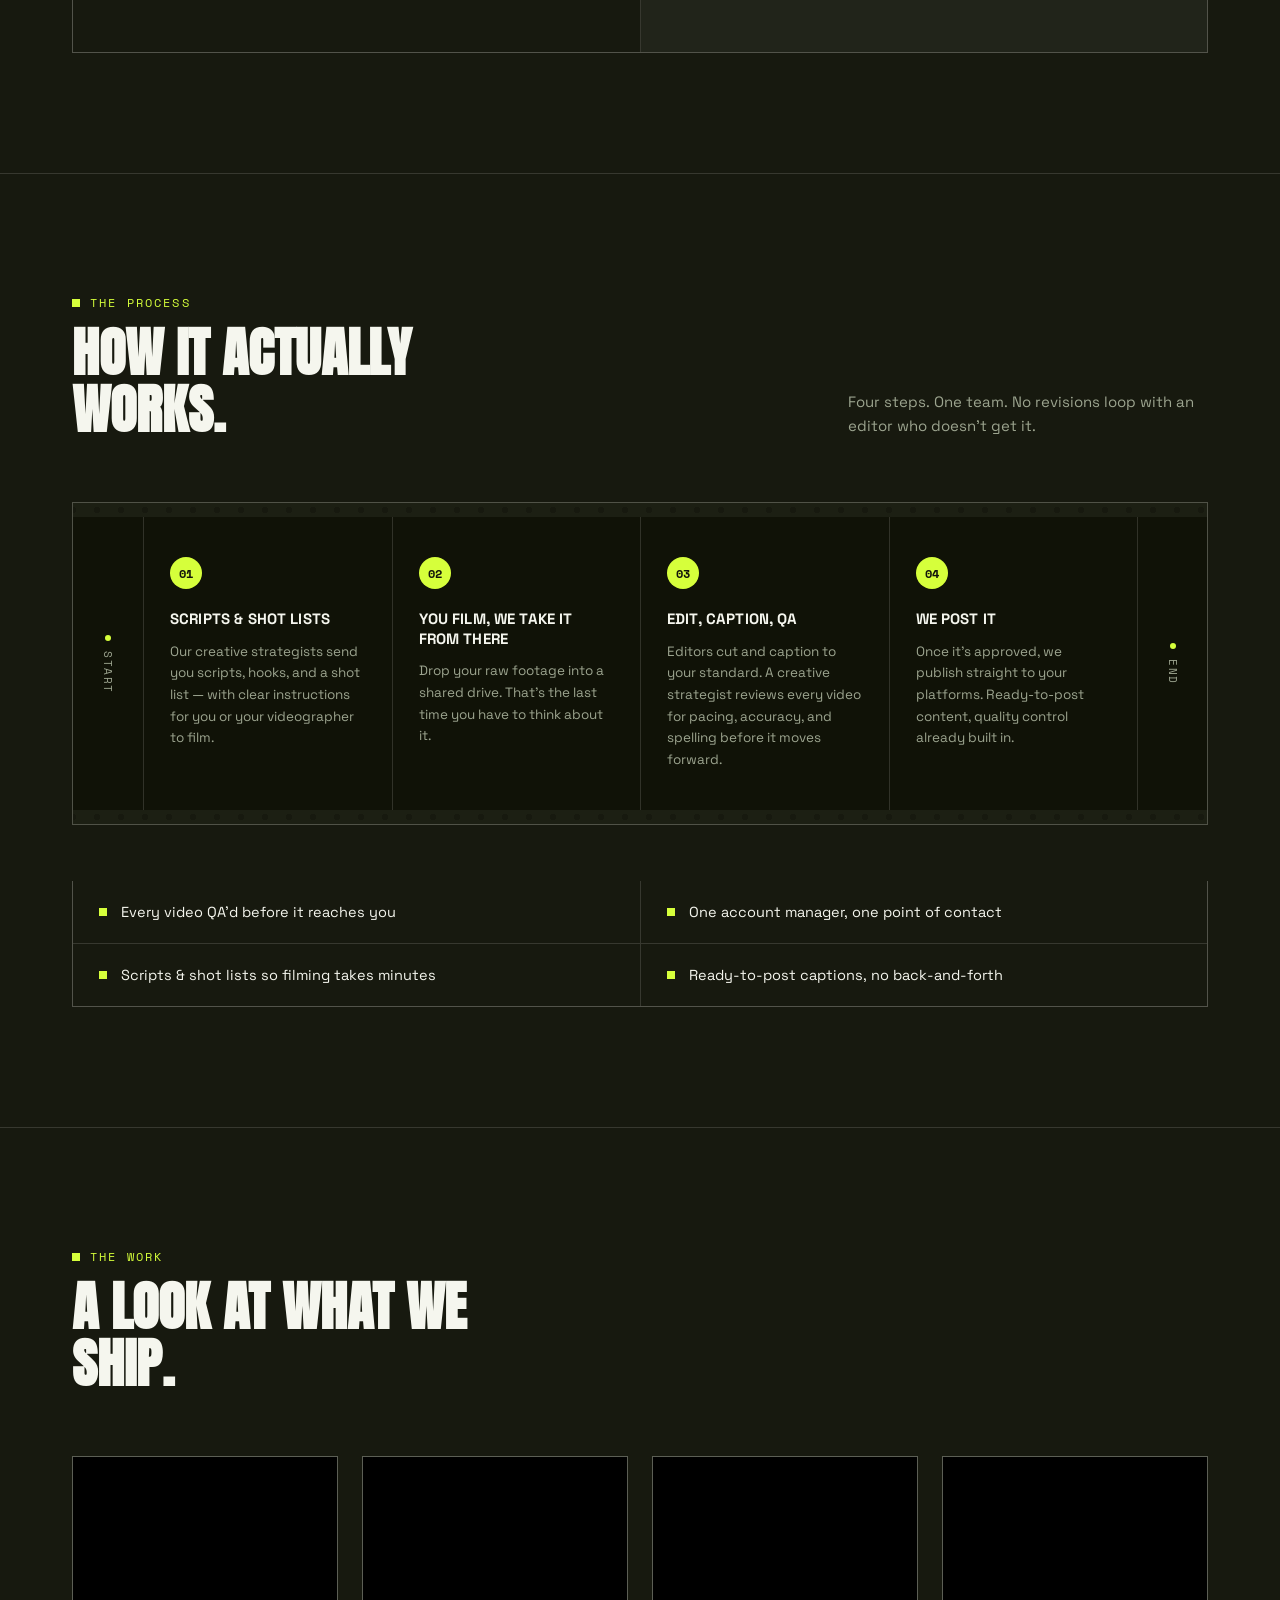
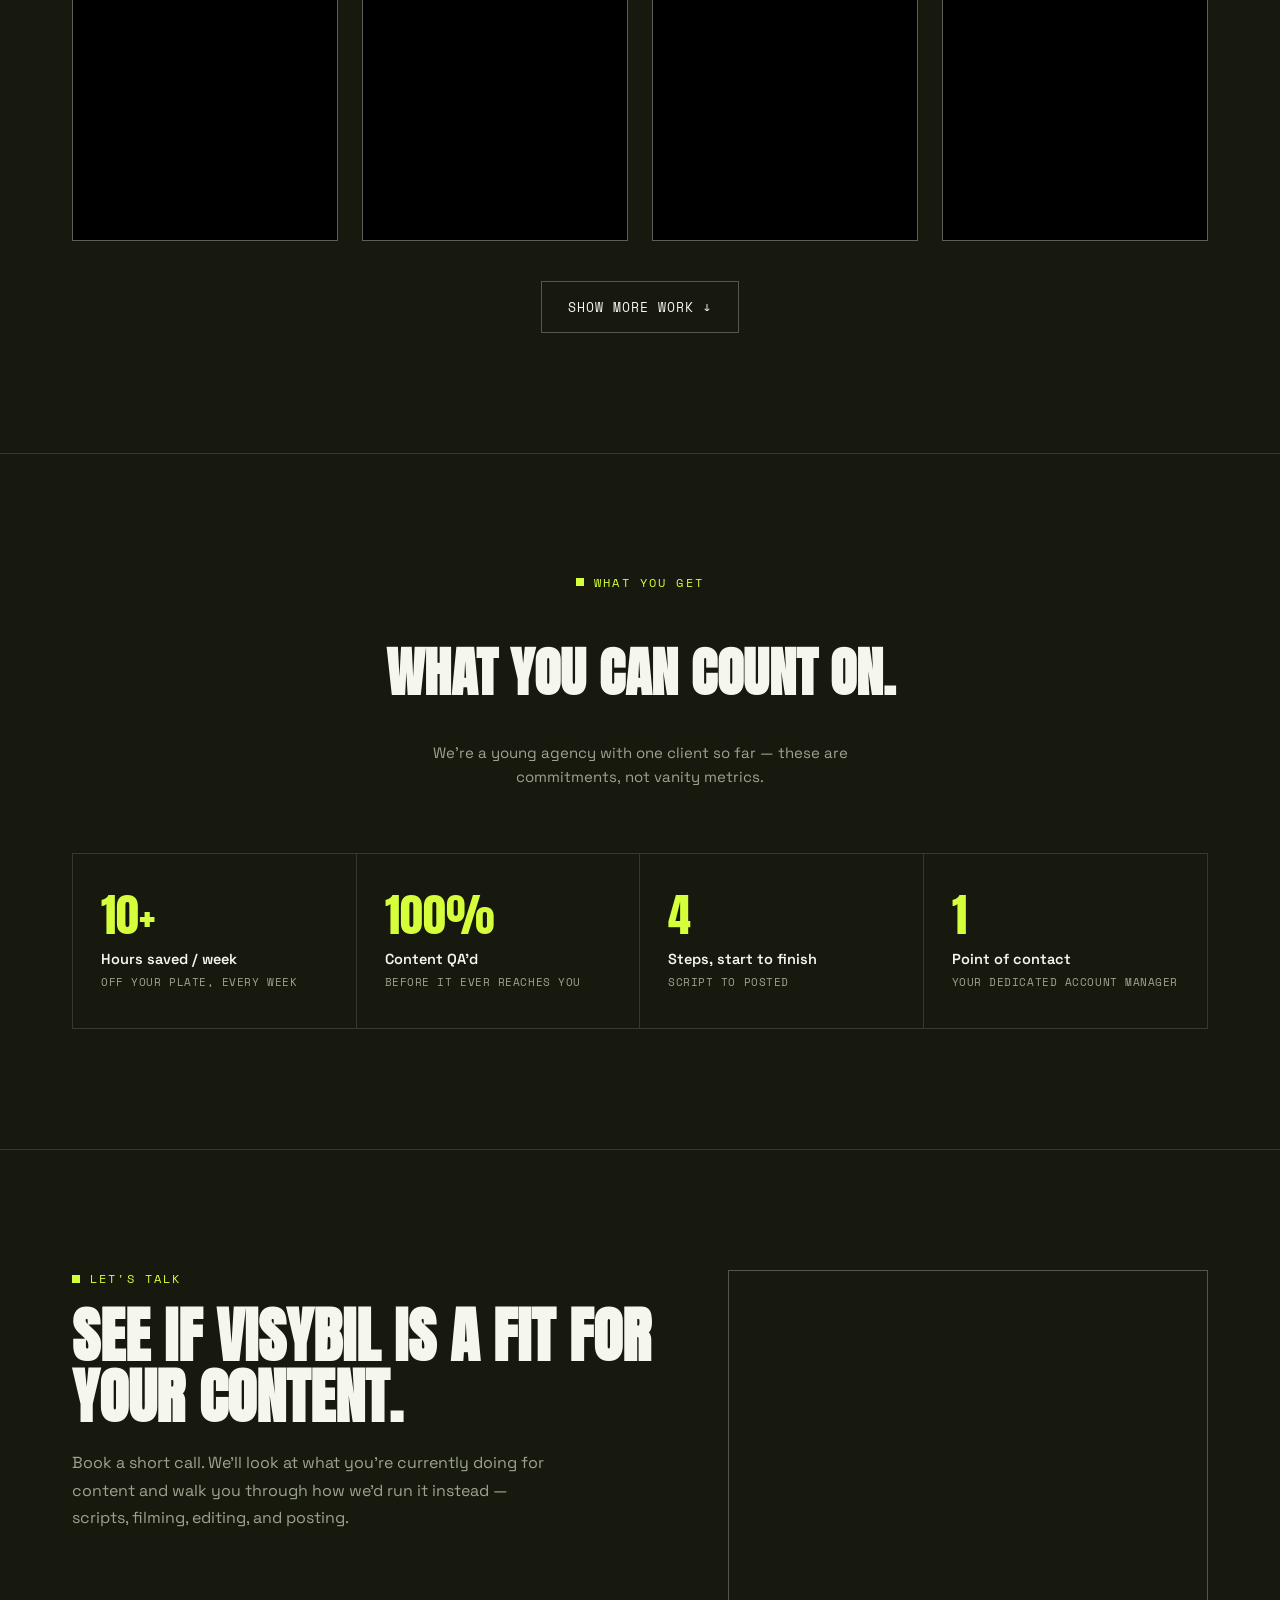
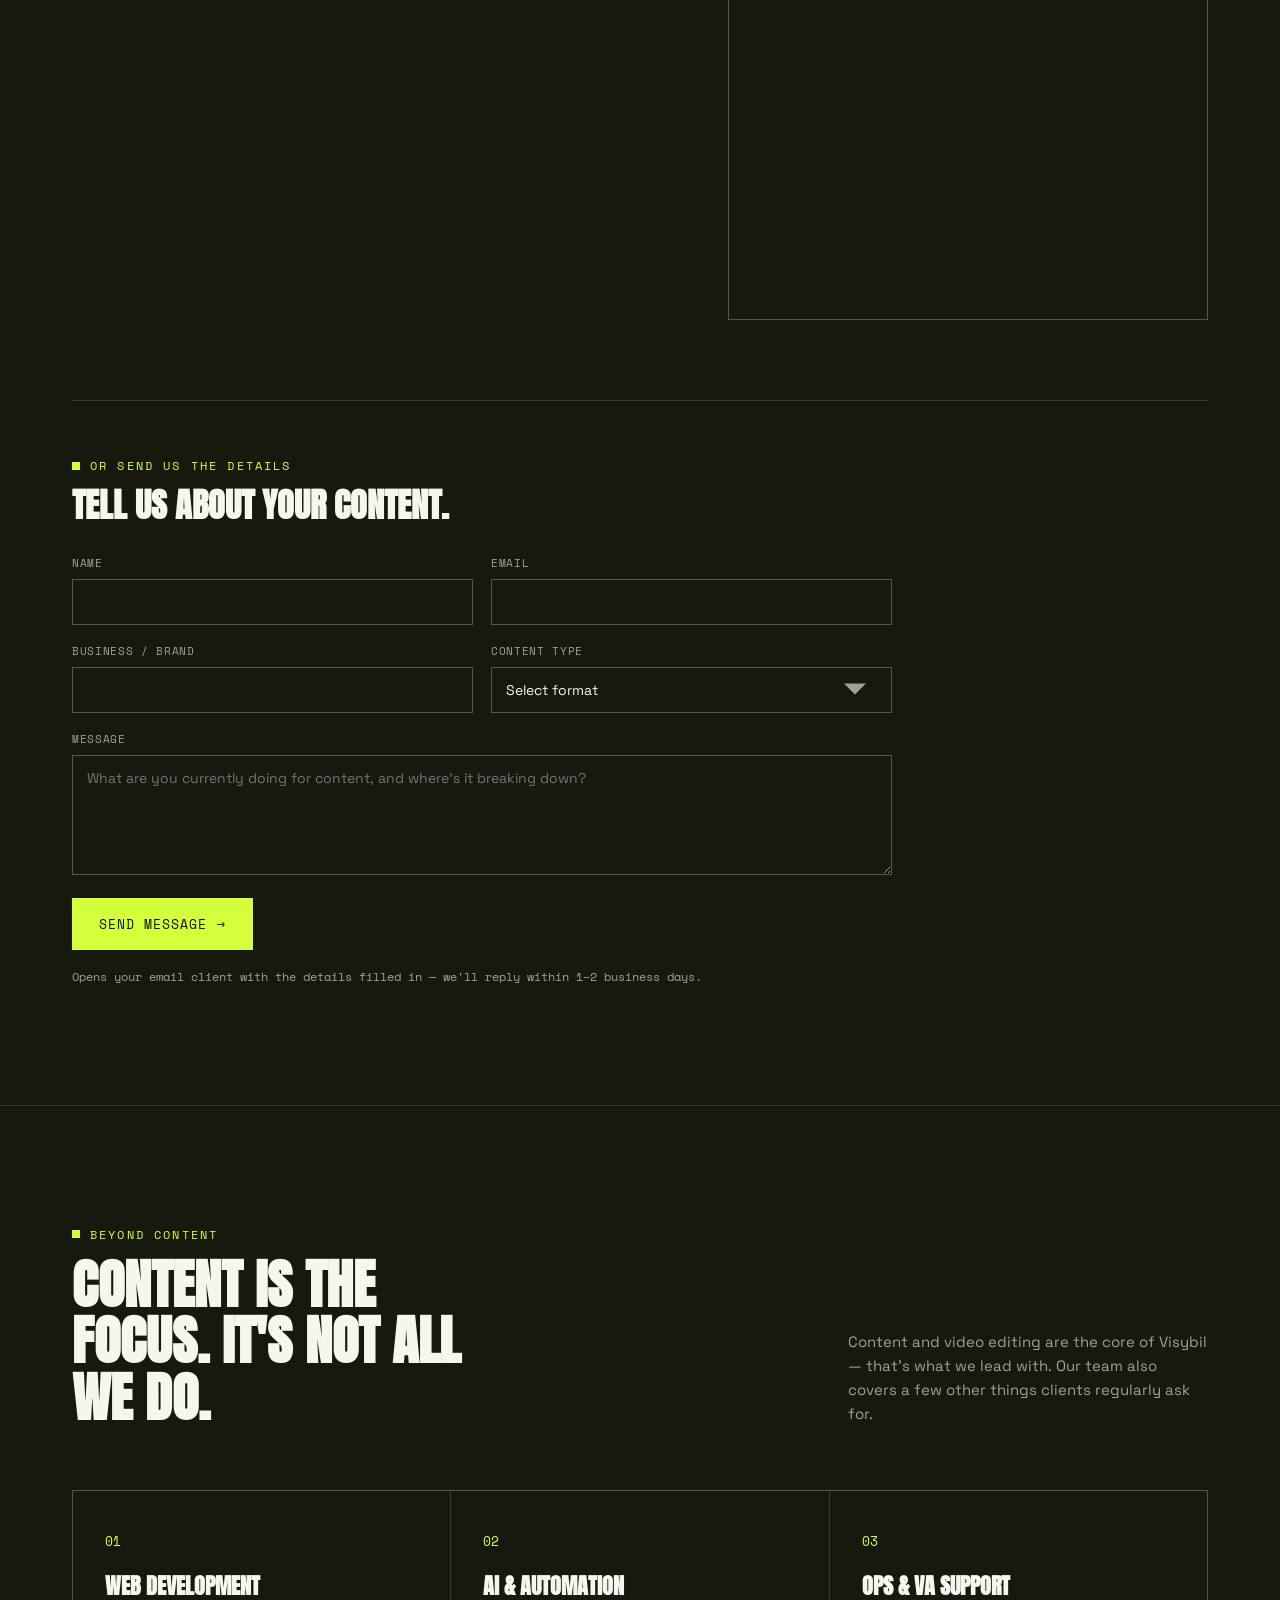
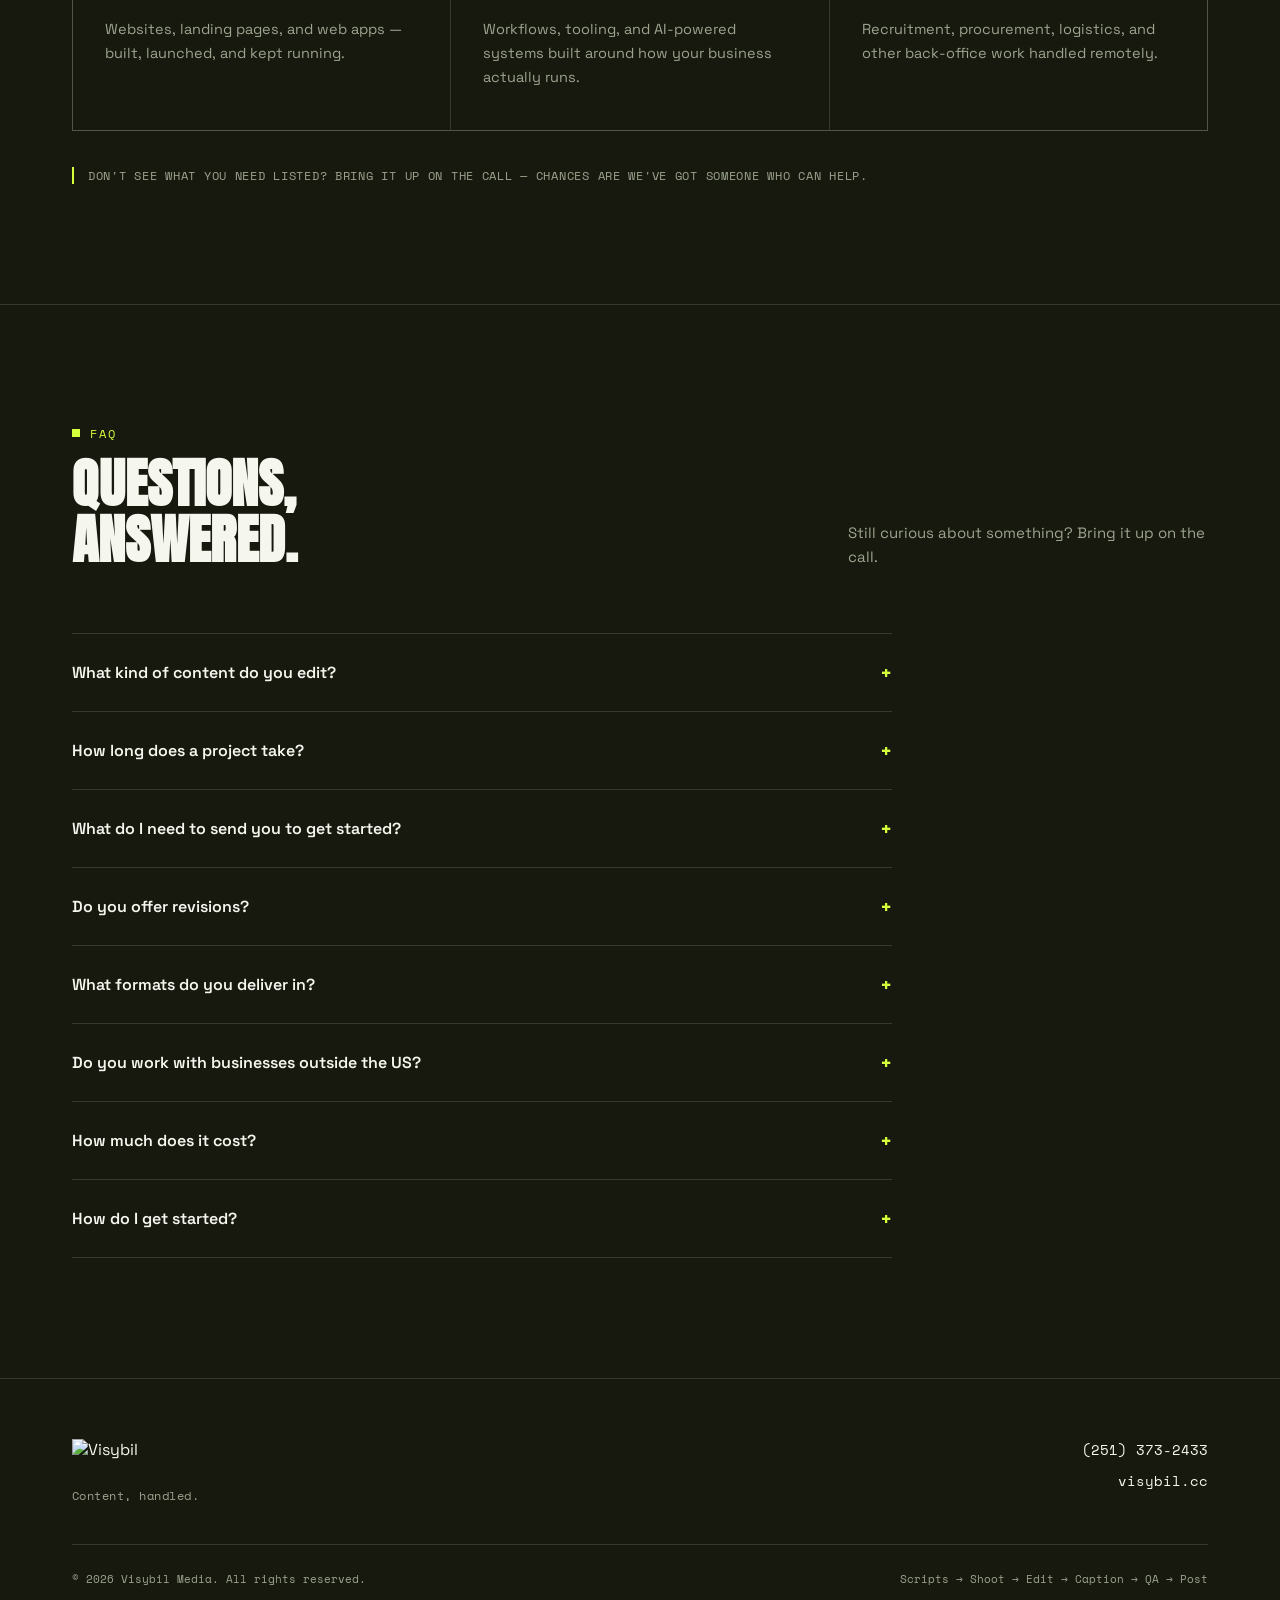
==== commit 50fa2e14: "Add files via upload" ====
--- a/index.html
+++ b/index.html
@@ -5,7 +5,7 @@
 <meta name="viewport" content="width=device-width, initial-scale=1.0">
 <title>Visybil — Content, Handled.</title>
 <meta name="description" content="Visybil is a full-service content team. Scripts, editing, captions, QA, and posting — so you never have to manage a freelance editor again.">
-<link rel="icon" type="image/svg+xml" href="visybil-logo.svg">
+<link rel="icon" type="image/svg+xml" href="favicon.svg">
 <link rel="preconnect" href="https://fonts.googleapis.com">
 <link rel="preconnect" href="https://fonts.gstatic.com" crossorigin>
 <link href="https://fonts.googleapis.com/css2?family=Anton&family=Space+Grotesk:wght@400;500;600;700&family=Space+Mono:wght@400;700&display=swap" rel="stylesheet">
@@ -311,7 +311,7 @@
   .highlight-item .dot{ width:8px;height:8px;background:var(--lime); flex-shrink:0; }
 
   /* ===================== WORK ===================== */
-  .work-grid{ display:grid; grid-template-columns:repeat(3, 1fr); gap:24px; }
+  .work-grid{ display:grid; grid-template-columns:repeat(4, 1fr); gap:24px; }
   .work-card{
     aspect-ratio:9/13;
     border:1px solid var(--line-strong);
@@ -337,16 +337,7 @@
   .stat-card .label{ font-family:'Space Grotesk', sans-serif; font-weight:600; margin-top:12px; font-size:14.5px; }
   .stat-card .sub{ font-family:'Space Mono', monospace; font-size:11px; color:var(--muted); margin-top:6px; text-transform:uppercase; letter-spacing:0.05em; }
 
-  /* ===================== CLIENT VOICE ===================== */
-  .voice-card{
-    border:1px dashed var(--line-strong); background:var(--panel);
-    padding:56px 40px; text-align:center; max-width:720px; margin:0 auto;
-  }
-  .voice-card .quote-mark{ font-family:'Anton', sans-serif; font-size:56px; color:var(--lime); line-height:1; }
-  .voice-card p.quote{ font-size:18px; color:var(--muted); margin-top:8px; max-width:52ch; margin-left:auto; margin-right:auto; line-height:1.6; }
-  .voice-card .who{ margin-top:22px; font-family:'Space Mono', monospace; font-size:12px; text-transform:uppercase; letter-spacing:0.08em; color:var(--text); }
-
-  /* ===================== TEAM ===================== */
+  /* ===================== BEYOND CONTENT ===================== */
   .team-grid{ display:grid; grid-template-columns:repeat(3, 1fr); gap:1px; background:var(--line); border:1px solid var(--line); }
   .team-card{ background:var(--bg); padding:40px 32px; }
   .team-card .role-num{ font-family:'Space Mono', monospace; color:var(--lime); font-size:13px; }
@@ -354,12 +345,6 @@
     font-family:'Anton', sans-serif; text-transform:uppercase; font-size:22px; margin-top:18px;
   }
   .team-card p{ margin-top:16px; color:var(--muted); font-size:14.5px; line-height:1.65; }
-  .aside-note{
-    margin-top:28px; padding:18px 22px; border-left:2px solid var(--lime);
-    background:var(--panel); font-size:13.5px; color:var(--muted); line-height:1.6;
-    display:flex; gap:12px; align-items:flex-start;
-  }
-  .aside-note .dot{ width:7px; height:7px; background:var(--lime); border-radius:50%; margin-top:6px; flex-shrink:0; }
 
   /* ===================== CONTACT ===================== */
   .contact-inner{
@@ -689,26 +674,24 @@
           <div class="eyebrow">THE WORK</div>
           <h2>A look at what we ship.</h2>
         </div>
-        <p>We're early — currently working closely with our first client. More real client work is being added as we go.</p>
       </div>
 
       <!-- Videos are pulled from the "examples" folder in the visybil-website GitHub repo via jsDelivr.
            File names expected: examples/vis1.mp4 ... examples/vis8.mp4
            If you rename/move files, update the src URLs below to match. -->
       <div class="work-grid reveal" id="workGrid">
-        <div class="work-card video-card"><video controls preload="none" playsinline><source src="https://cdn.jsdelivr.net/gh/abdu11ahbukhari/visybil-website@main/examples/vis1.mp4" type="video/mp4"></video></div>
-        <div class="work-card video-card"><video controls preload="none" playsinline><source src="https://cdn.jsdelivr.net/gh/abdu11ahbukhari/visybil-website@main/examples/vis2.mp4" type="video/mp4"></video></div>
-        <div class="work-card video-card"><video controls preload="none" playsinline><source src="https://cdn.jsdelivr.net/gh/abdu11ahbukhari/visybil-website@main/examples/vis3.mp4" type="video/mp4"></video></div>
-        <div class="work-card video-card"><video controls preload="none" playsinline><source src="https://cdn.jsdelivr.net/gh/abdu11ahbukhari/visybil-website@main/examples/vis4.mp4" type="video/mp4"></video></div>
-        <div class="work-card video-card more-video hidden"><video controls preload="none" playsinline><source src="https://cdn.jsdelivr.net/gh/abdu11ahbukhari/visybil-website@main/examples/vis5.mp4" type="video/mp4"></video></div>
-        <div class="work-card video-card more-video hidden"><video controls preload="none" playsinline><source src="https://cdn.jsdelivr.net/gh/abdu11ahbukhari/visybil-website@main/examples/vis6.mp4" type="video/mp4"></video></div>
-        <div class="work-card video-card more-video hidden"><video controls preload="none" playsinline><source src="https://cdn.jsdelivr.net/gh/abdu11ahbukhari/visybil-website@main/examples/vis7.mp4" type="video/mp4"></video></div>
-        <div class="work-card video-card more-video hidden"><video controls preload="none" playsinline><source src="https://cdn.jsdelivr.net/gh/abdu11ahbukhari/visybil-website@main/examples/vis8.mp4" type="video/mp4"></video></div>
+        <div class="work-card video-card"><video autoplay muted loop playsinline preload="metadata"><source src="https://abdu11ahbukhari.github.io/visybil-website/examples/vis1.mp4" type="video/mp4"></video></div>
+        <div class="work-card video-card"><video autoplay muted loop playsinline preload="metadata"><source src="https://abdu11ahbukhari.github.io/visybil-website/examples/vis2.mp4" type="video/mp4"></video></div>
+        <div class="work-card video-card"><video autoplay muted loop playsinline preload="metadata"><source src="https://abdu11ahbukhari.github.io/visybil-website/examples/vis3.mp4" type="video/mp4"></video></div>
+        <div class="work-card video-card"><video autoplay muted loop playsinline preload="metadata"><source src="https://abdu11ahbukhari.github.io/visybil-website/examples/vis4.mp4" type="video/mp4"></video></div>
+        <div class="work-card video-card more-video hidden"><video autoplay muted loop playsinline preload="metadata"><source src="https://abdu11ahbukhari.github.io/visybil-website/examples/vis5.mp4" type="video/mp4"></video></div>
+        <div class="work-card video-card more-video hidden"><video autoplay muted loop playsinline preload="metadata"><source src="https://abdu11ahbukhari.github.io/visybil-website/examples/vis6.mp4" type="video/mp4"></video></div>
+        <div class="work-card video-card more-video hidden"><video autoplay muted loop playsinline preload="metadata"><source src="https://abdu11ahbukhari.github.io/visybil-website/examples/vis7.mp4" type="video/mp4"></video></div>
+        <div class="work-card video-card more-video hidden"><video autoplay muted loop playsinline preload="metadata"><source src="https://abdu11ahbukhari.github.io/visybil-website/examples/vis8.mp4" type="video/mp4"></video></div>
       </div>
       <div style="text-align:center; margin-top:40px;">
         <button id="showMoreBtn" class="btn btn-ghost"><span>Show More Work ↓</span></button>
       </div>
-      <div class="work-note reveal">Pulled straight from the <code>examples</code> folder in the visybil-website repo — replace a clip by swapping the matching file there.</div>
     </div>
   </section>
 
@@ -742,87 +725,6 @@
           <div class="sub">Your dedicated account manager</div>
         </div>
       </div>
-    </div>
-  </section>
-
-  <!-- ============ CLIENT VOICE ============ -->
-  <section id="voice">
-    <div class="wrap">
-      <div class="section-head center reveal">
-        <div class="eyebrow">CLIENT VOICE</div>
-        <h2>In their words.</h2>
-      </div>
-      <!-- PLACEHOLDER: swap for a real quote once your first client is happy to share one -->
-      <div class="voice-card reveal">
-        <div class="quote-mark">"</div>
-        <p class="quote">Placeholder — add a quote from your client here once you have one you're happy to share.</p>
-        <div class="who">— Client Name, Company</div>
-      </div>
-    </div>
-  </section>
-
-  <!-- ============ TEAM ============ -->
-  <section id="team">
-    <div class="wrap">
-      <div class="section-head reveal">
-        <div>
-          <div class="eyebrow">HOW WE'RE STRUCTURED</div>
-          <h2>Account managers, strategists, and editors — working in alignment.</h2>
-        </div>
-        <p>Every account gets a dedicated point of contact and a quality gate before anything reaches you.</p>
-      </div>
-      <div class="team-grid reveal">
-        <div class="team-card">
-          <div class="role-num">01</div>
-          <h3>Account Managers</h3>
-          <p>Your single point of contact. They keep the pipeline moving and make sure nothing sits waiting on either side.</p>
-        </div>
-        <div class="team-card">
-          <div class="role-num">02</div>
-          <h3>Creative Strategists</h3>
-          <p>They write your scripts and shot lists, then QA every edit — checking pacing, captions, and copy before you ever see it.</p>
-        </div>
-        <div class="team-card">
-          <div class="role-num">03</div>
-          <h3>Video Editors</h3>
-          <p>Dedicated editors who cut and caption to a defined standard, working directly off strategist notes — not guesswork.</p>
-        </div>
-      </div>
-      <div class="aside-note reveal">
-        <span class="dot"></span>
-        Prefer to skip the full-service model? You can also hire a dedicated or semi-dedicated video editor directly through us — billed monthly or hourly, whichever works for you.
-      </div>
-    </div>
-  </section>
-
-  <!-- ============ BEYOND CONTENT ============ -->
-  <section id="beyond">
-    <div class="wrap">
-      <div class="section-head reveal">
-        <div>
-          <div class="eyebrow">BEYOND CONTENT</div>
-          <h2>Content is the focus. It's not all we do.</h2>
-        </div>
-        <p>Content and video editing are the core of Visybil — that's what we lead with. Our team also covers a few other things clients regularly ask for.</p>
-      </div>
-      <div class="team-grid reveal">
-        <div class="team-card">
-          <div class="role-num">01</div>
-          <h3>Web Development</h3>
-          <p>Websites, landing pages, and web apps — built, launched, and kept running.</p>
-        </div>
-        <div class="team-card">
-          <div class="role-num">02</div>
-          <h3>AI & Automation</h3>
-          <p>Workflows, tooling, and AI-powered systems built around how your business actually runs.</p>
-        </div>
-        <div class="team-card">
-          <div class="role-num">03</div>
-          <h3>Ops & VA Support</h3>
-          <p>Recruitment, procurement, logistics, and other back-office work handled remotely.</p>
-        </div>
-      </div>
-      <div class="work-note reveal">Don't see what you need listed? Bring it up on the call — chances are we've got someone who can help.</div>
     </div>
   </section>
 
@@ -882,6 +784,37 @@
     </div>
   </section>
 
+  <!-- ============ BEYOND CONTENT ============ -->
+  <section id="beyond">
+    <div class="wrap">
+      <div class="section-head reveal">
+        <div>
+          <div class="eyebrow">BEYOND CONTENT</div>
+          <h2>Content is the focus. It's not all we do.</h2>
+        </div>
+        <p>Content and video editing are the core of Visybil — that's what we lead with. Our team also covers a few other things clients regularly ask for.</p>
+      </div>
+      <div class="team-grid reveal">
+        <div class="team-card">
+          <div class="role-num">01</div>
+          <h3>Web Development</h3>
+          <p>Websites, landing pages, and web apps — built, launched, and kept running.</p>
+        </div>
+        <div class="team-card">
+          <div class="role-num">02</div>
+          <h3>AI & Automation</h3>
+          <p>Workflows, tooling, and AI-powered systems built around how your business actually runs.</p>
+        </div>
+        <div class="team-card">
+          <div class="role-num">03</div>
+          <h3>Ops & VA Support</h3>
+          <p>Recruitment, procurement, logistics, and other back-office work handled remotely.</p>
+        </div>
+      </div>
+      <div class="work-note reveal">Don't see what you need listed? Bring it up on the call — chances are we've got someone who can help.</div>
+    </div>
+  </section>
+
   <!-- ============ FAQ ============ -->
   <section id="faq">
     <div class="wrap">
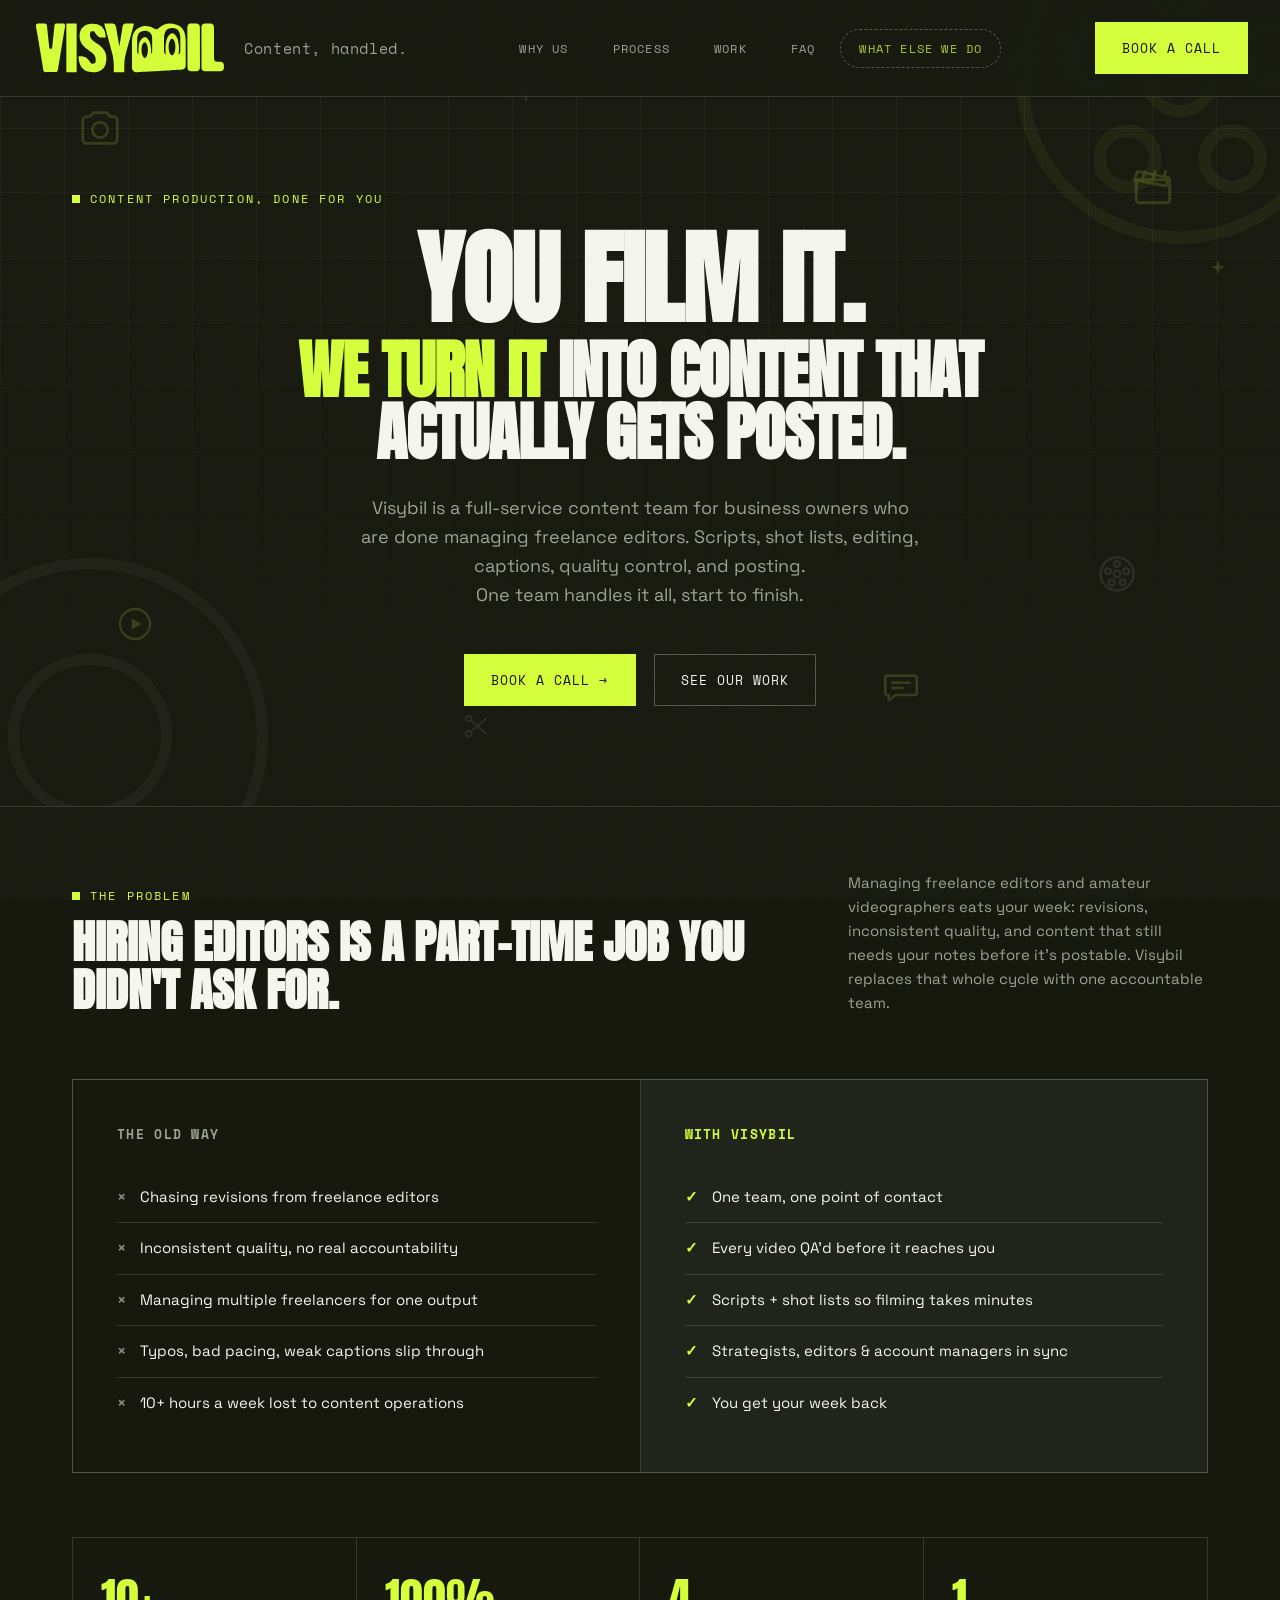
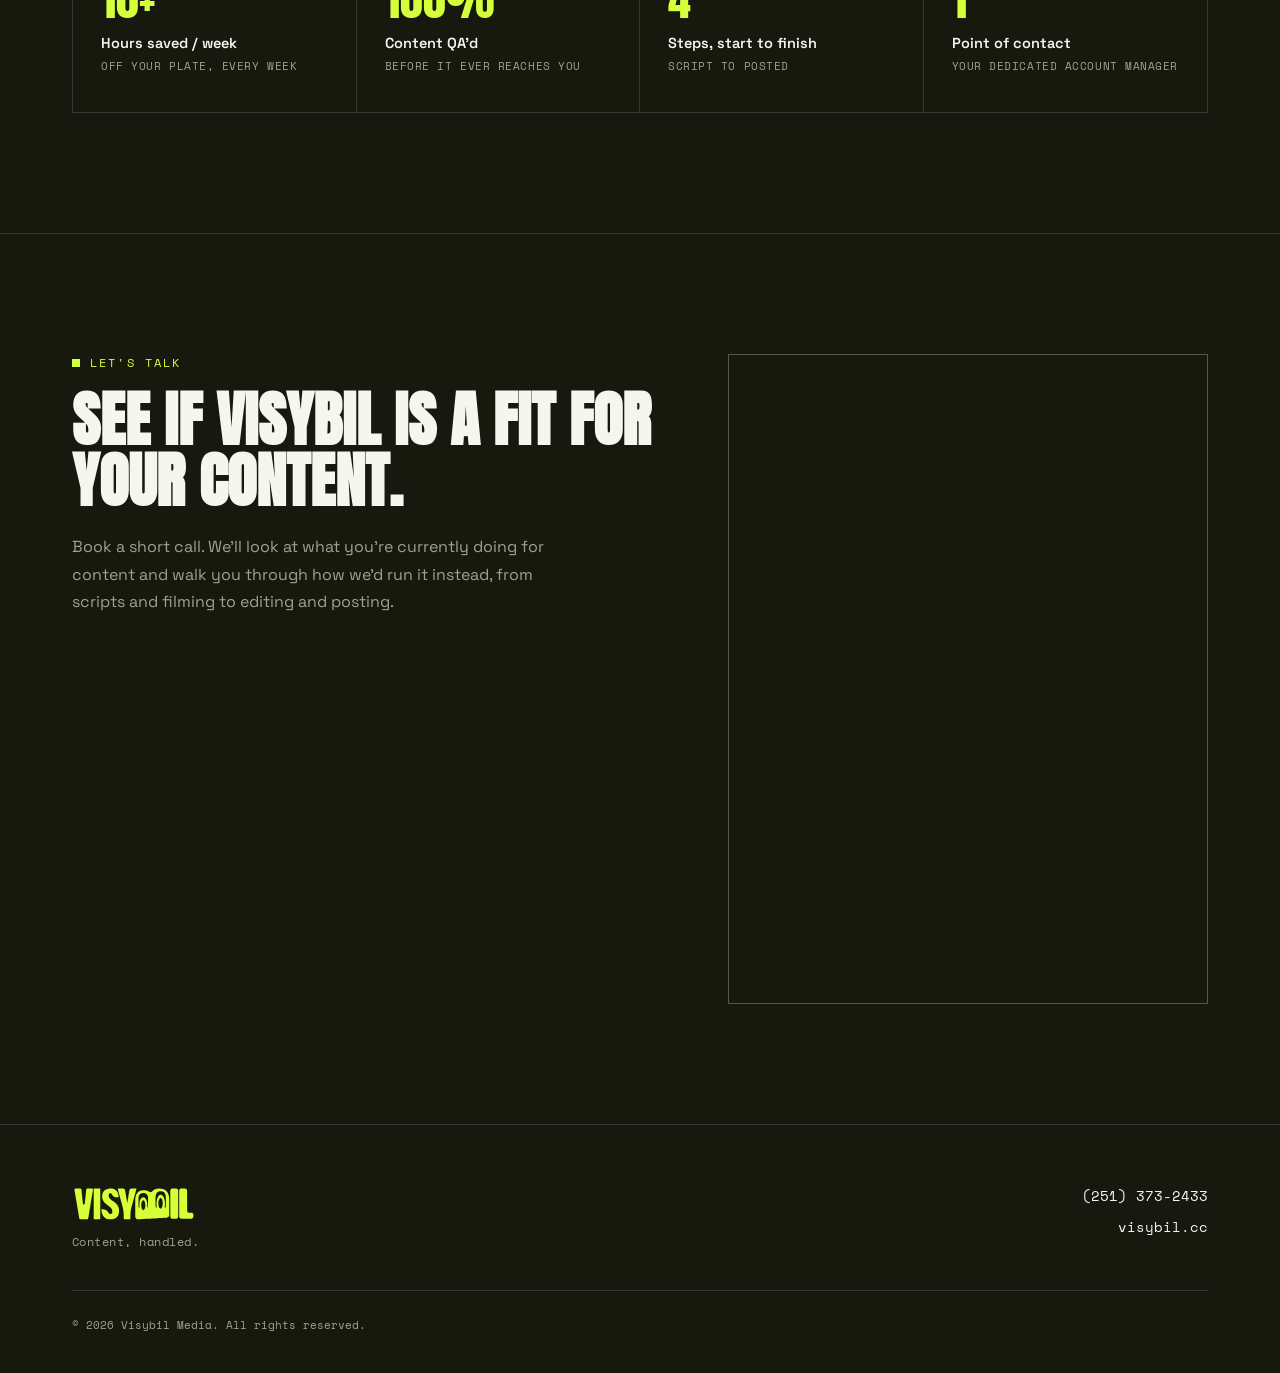
==== commit 482a5b8b: "Add files via upload" ====
--- a/index.html
+++ b/index.html
@@ -3,454 +3,14 @@
 <head>
 <meta charset="UTF-8">
 <meta name="viewport" content="width=device-width, initial-scale=1.0">
-<title>Visybil — Content, Handled.</title>
-<meta name="description" content="Visybil is a full-service content team. Scripts, editing, captions, QA, and posting — so you never have to manage a freelance editor again.">
+<title>Visybil | Content, Handled.</title>
+<meta name="description" content="Visybil is a full-service content team. Scripts, editing, captions, QA, and posting, so you never have to manage a freelance editor again.">
 <link rel="icon" type="image/svg+xml" href="favicon.svg">
 <link rel="preconnect" href="https://fonts.googleapis.com">
 <link rel="preconnect" href="https://fonts.gstatic.com" crossorigin>
 <link href="https://fonts.googleapis.com/css2?family=Anton&family=Space+Grotesk:wght@400;500;600;700&family=Space+Mono:wght@400;700&display=swap" rel="stylesheet">
 <link href="https://assets.calendly.com/assets/external/widget.css" rel="stylesheet">
-<style>
-  /* ===================== RESET / BASE ===================== */
-  :root{
-    --bg: #17190F;
-    --bg-alt: #1E2115;
-    --panel: #21241A;
-    --line: rgba(245,246,238,0.14);
-    --line-strong: rgba(245,246,238,0.28);
-    --text: #F5F6EE;
-    --muted: #9CA48F;
-    --lime: #D6FF3B;
-    --lime-dim: #A8CC2E;
-    --maxw: 1200px;
-  }
-  *,*::before,*::after{box-sizing:border-box;}
-  html{scroll-behavior:smooth;}
-  body{
-    margin:0;
-    background:var(--bg);
-    color:var(--text);
-    font-family:'Space Grotesk', sans-serif;
-    -webkit-font-smoothing:antialiased;
-    overflow-x:hidden;
-  }
-  img,svg{display:block;max-width:100%;}
-  a{color:inherit;text-decoration:none;}
-  ul{margin:0;padding:0;list-style:none;}
-  h1,h2,h3,p{margin:0;}
-  .wrap{max-width:var(--maxw); margin:0 auto; padding:0 32px;}
-  .eyebrow{
-    font-family:'Space Mono', monospace;
-    text-transform:uppercase;
-    letter-spacing:0.18em;
-    font-size:12px;
-    color:var(--lime);
-    display:flex;
-    align-items:center;
-    gap:10px;
-  }
-  .eyebrow::before{
-    content:'';
-    width:8px;height:8px;
-    background:var(--lime);
-    display:inline-block;
-  }
-  .btn{
-    font-family:'Space Mono', monospace;
-    font-size:13px;
-    text-transform:uppercase;
-    letter-spacing:0.08em;
-    padding:15px 26px;
-    border:1px solid var(--line-strong);
-    display:inline-flex;
-    align-items:center;
-    gap:10px;
-    white-space:nowrap;
-    cursor:pointer;
-    background:transparent;
-    color:var(--text);
-    transition:background .18s ease, color .18s ease, border-color .18s ease, transform .18s ease;
-  }
-  .btn-primary{
-    background:var(--lime);
-    color:#12140B;
-    border-color:var(--lime);
-  }
-  .btn-primary:hover{ background:transparent; color:var(--lime); transform:translateY(-2px); }
-  .btn-ghost{ background:transparent; color:var(--text); }
-  .btn-ghost:hover{ border-color:var(--lime); color:var(--lime); transform:translateY(-2px); }
-  .btn-ghost span, .btn-primary span{ display:inline-block; }
-
-  /* faint grain overlay */
-  body::after{
-    content:'';
-    position:fixed; inset:0;
-    pointer-events:none;
-    z-index:999;
-    opacity:0.035;
-    background-image:url("data:image/svg+xml;utf8,<svg xmlns='http://www.w3.org/2000/svg' width='120' height='120'><filter id='n'><feTurbulence type='fractalNoise' baseFrequency='0.9' numOctaves='2' stitchTiles='stitch'/></filter><rect width='100%25' height='100%25' filter='url(%23n)'/></svg>");
-  }
-
-  /* ===================== NAV ===================== */
-  .nav{
-    position:fixed; top:0; left:0; right:0; z-index:500;
-    display:flex; align-items:center; justify-content:space-between;
-    padding:22px 32px;
-    background:rgba(23,25,15,0.82);
-    backdrop-filter:blur(10px);
-    border-bottom:1px solid var(--line);
-  }
-  .nav .logo{ display:flex; align-items:center; }
-  .nav .logo img{ height:60px; width:auto; display:block; }
-  .nav-links{ display:flex; align-items:center; gap:36px; }
-  .nav-links a{
-    font-family:'Space Mono', monospace;
-    font-size:12px;
-    text-transform:uppercase;
-    letter-spacing:0.1em;
-    color:var(--muted);
-    position:relative;
-    padding-bottom:4px;
-  }
-  .nav-links a:hover{ color:var(--text); }
-  .nav-links a::after{
-    content:''; position:absolute; left:0; bottom:0; height:1px; width:0;
-    background:var(--lime); transition:width .2s ease;
-  }
-  .nav-links a:hover::after{ width:100%; }
-  .nav-cta{ display:flex; align-items:center; gap:24px; }
-  .burger{ display:none; flex-direction:column; gap:5px; background:none; border:0; cursor:pointer; }
-  .burger span{ width:24px; height:2px; background:var(--text); display:block; }
-
-  .mobile-menu{
-    position:fixed; inset:0; background:var(--bg); z-index:600;
-    display:none; flex-direction:column; padding:100px 32px 40px;
-    gap:28px;
-  }
-  .mobile-menu.open{ display:flex; }
-  .mobile-menu a{
-    font-family:'Anton', sans-serif; font-size:34px; text-transform:uppercase;
-  }
-  .mobile-close{
-    position:absolute; top:26px; right:32px; background:none; border:0; color:var(--text);
-    font-size:28px; cursor:pointer;
-  }
-
-  /* ===================== HERO ===================== */
-  .hero{
-    padding:190px 0 100px;
-    position:relative;
-    border-bottom:1px solid var(--line);
-  }
-  .hero-grid-bg{
-    position:absolute; inset:0; z-index:-1; opacity:0.5;
-    background-image:
-      linear-gradient(var(--line) 1px, transparent 1px),
-      linear-gradient(90deg, var(--line) 1px, transparent 1px);
-    background-size:64px 64px;
-    mask-image:linear-gradient(180deg, rgba(0,0,0,0.7), transparent 85%);
-  }
-
-  /* ===================== HERO SCENE (double-exposure floating icons) ===================== */
-  .hero-scene{ position:absolute; inset:0; overflow:hidden; z-index:0; pointer-events:none; }
-  .hero .wrap{ position:relative; z-index:1; }
-  .big-reel{
-    position:absolute; top:-130px; right:-110px; width:420px; height:420px;
-    color:var(--lime); opacity:0.05; mix-blend-mode:screen;
-    animation:spin 90s linear infinite;
-  }
-  .big-reel-2{
-    position:absolute; bottom:-160px; left:-140px; width:460px; height:460px;
-    color:var(--text); opacity:0.035; mix-blend-mode:screen;
-    animation:spin 120s linear infinite reverse;
-  }
-  @keyframes spin{ to{ transform:rotate(360deg); } }
-  .float-icon{
-    position:absolute;
-    color:var(--lime);
-    opacity:0.16;
-    mix-blend-mode:screen;
-    animation:drift var(--dur,8s) ease-in-out infinite;
-    animation-delay:var(--delay,0s);
-  }
-  .float-icon.dim{ color:var(--text); opacity:0.09; }
-  .float-icon svg{ display:block; width:var(--sz,40px); height:var(--sz,40px); }
-  @keyframes drift{
-    0%,100%{ transform:translateY(0) rotate(0deg); }
-    50%{ transform:translateY(-18px) rotate(6deg); }
-  }
-  @media (max-width:900px){
-    .big-reel, .big-reel-2{ display:none; }
-    .float-icon{ display:none; }
-    .float-icon.keep-mobile{ display:block; }
-  }
-
-  .hero h1{
-    font-family:'Anton', sans-serif;
-    font-size:clamp(44px, 8vw, 104px);
-    line-height:0.98;
-    text-transform:uppercase;
-    letter-spacing:-0.01em;
-    max-width:16ch;
-    text-align:center;
-    margin-left:auto;
-    margin-right:auto;
-  }
-  .hero h1 em{ font-style:normal; color:var(--lime); }
-  .hero h1 .h1-sub{ font-size:0.62em; display:inline-block; margin-top:0.15em; }
-  .hero-sub{
-    margin-top:28px;
-    max-width:560px;
-    font-size:18px;
-    line-height:1.6;
-    color:var(--muted);
-    text-align:center;
-    margin-left:auto;
-    margin-right:auto;
-  }
-  .hero-actions{ display:flex; gap:18px; margin-top:44px; flex-wrap:wrap; }
-
-  /* ===================== MARQUEE ===================== */
-  .marquee-outer{
-    background:var(--lime);
-    color:#12140B;
-    overflow:hidden;
-    white-space:nowrap;
-    transform:rotate(-1.2deg) scale(1.02);
-    border-top:2px solid var(--bg);
-    border-bottom:2px solid var(--bg);
-    margin:-2px 0;
-  }
-  .marquee-track{
-    display:inline-flex;
-    animation:scroll 26s linear infinite;
-  }
-  .marquee-track span{
-    font-family:'Anton', sans-serif;
-    font-size:26px;
-    text-transform:uppercase;
-    padding:14px 24px;
-    display:inline-flex;
-    align-items:center;
-    gap:24px;
-  }
-  @keyframes scroll{
-    0%{ transform:translateX(0); }
-    100%{ transform:translateX(-50%); }
-  }
-
-  /* ===================== SECTION GENERIC ===================== */
-  section{ padding:120px 0; border-bottom:1px solid var(--line); position:relative; }
-  .section-head{ display:flex; justify-content:space-between; align-items:flex-end; gap:40px; margin-bottom:64px; flex-wrap:wrap; }
-  .section-head.center{ flex-direction:column; align-items:center; text-align:center; }
-  .section-head h2{
-    font-family:'Anton', sans-serif;
-    font-size:clamp(30px, 4.2vw, 54px);
-    text-transform:uppercase;
-    line-height:1.05;
-    margin-top:14px;
-    max-width:16ch;
-  }
-  .section-head.center h2{ max-width:20ch; }
-  .section-head p{ max-width:360px; color:var(--muted); font-size:15px; line-height:1.6; }
-  .section-head.center p{ max-width:46ch; }
-
-  /* ===================== WHY / COMPARISON ===================== */
-  .compare{ display:grid; grid-template-columns:1fr 1fr; gap:1px; background:var(--line); border:1px solid var(--line); }
-  .compare-col{ background:var(--bg); padding:44px; }
-  .compare-col.hi{ background:var(--panel); }
-  .compare-col h3{
-    font-family:'Space Mono', monospace;
-    text-transform:uppercase; letter-spacing:0.1em; font-size:13px;
-    margin-bottom:28px; color:var(--muted);
-    display:flex; align-items:center; gap:10px;
-  }
-  .compare-col.hi h3{ color:var(--lime); }
-  .compare-col li{
-    display:flex; gap:14px; padding:14px 0; border-top:1px solid var(--line);
-    font-size:15px; line-height:1.5;
-  }
-  .compare-col li:first-child{ border-top:none; }
-  .compare-col.old li::before{ content:'×'; color:#8a8a7a; font-weight:700; }
-  .compare-col.hi li::before{ content:'✓'; color:var(--lime); font-weight:700; }
-
-  /* ===================== PROCESS — FILMSTRIP ===================== */
-  .filmstrip{ border:1px solid var(--line-strong); background:#101207; }
-  .filmstrip-edge{
-    height:14px;
-    background-color:#1c1f13;
-    background-image: radial-gradient(circle, var(--bg) 3px, transparent 3.5px);
-    background-size: 24px 14px;
-    background-position: 12px center;
-    background-repeat: repeat-x;
-  }
-  .filmstrip-track{ display:grid; grid-template-columns:70px repeat(4, 1fr) 70px; }
-  .filmstrip-marker{
-    display:flex; align-items:center; justify-content:center;
-    font-family:'Space Mono', monospace; font-size:11px; color:var(--muted);
-    text-transform:uppercase; letter-spacing:0.14em;
-    writing-mode:vertical-rl;
-    border-left:1px solid var(--line);
-  }
-  .filmstrip-marker:first-child{ border-left:none; }
-  .filmstrip-marker .dot{ width:6px;height:6px;background:var(--lime); border-radius:50%; margin-bottom:10px; }
-  .filmstrip-step{ padding:40px 26px; border-left:1px solid var(--line); }
-  .filmstrip-step .num-badge{
-    width:32px;height:32px; border-radius:50%; background:var(--lime); color:#12140B;
-    display:flex; align-items:center; justify-content:center;
-    font-family:'Space Mono', monospace; font-weight:700; font-size:12px; margin-bottom:20px;
-  }
-  .filmstrip-step h3{
-    font-family:'Space Grotesk', sans-serif; font-weight:700; text-transform:uppercase;
-    font-size:15px; letter-spacing:0.01em; margin-bottom:12px; line-height:1.3;
-  }
-  .filmstrip-step p{ color:var(--muted); font-size:13.5px; line-height:1.6; }
-
-  .highlight-grid{ display:grid; grid-template-columns:1fr 1fr; gap:1px; background:var(--line); border:1px solid var(--line); border-top:none; margin-top:56px; }
-  .highlight-item{ background:var(--bg); padding:22px 26px; display:flex; gap:14px; align-items:center; font-size:14.5px; }
-  .highlight-item .dot{ width:8px;height:8px;background:var(--lime); flex-shrink:0; }
-
-  /* ===================== WORK ===================== */
-  .work-grid{ display:grid; grid-template-columns:repeat(4, 1fr); gap:24px; }
-  .work-card{
-    aspect-ratio:9/13;
-    border:1px solid var(--line-strong);
-    position:relative;
-    overflow:hidden;
-    background:var(--panel);
-    transition:opacity .2s ease, transform .2s ease;
-  }
-  .work-card.hidden{ display:none; }
-  .work-card video{ width:100%; height:100%; object-fit:cover; display:block; background:#000; }
-  .work-note code{ font-family:'Space Mono', monospace; color:var(--lime); }
-  .work-note{
-    margin-top:36px; font-family:'Space Mono', monospace; font-size:12px;
-    color:var(--muted); text-transform:uppercase; letter-spacing:0.06em;
-    border-left:2px solid var(--lime); padding-left:14px;
-  }
-
-  /* ===================== NUMBERS / STATS ===================== */
-  .stats-grid{ display:grid; grid-template-columns:repeat(4, 1fr); border:1px solid var(--line); }
-  .stat-card{ padding:38px 28px; border-right:1px solid var(--line); }
-  .stat-card:last-child{ border-right:none; }
-  .stat-card .num{ font-family:'Anton', sans-serif; font-size:46px; color:var(--lime); line-height:1; }
-  .stat-card .label{ font-family:'Space Grotesk', sans-serif; font-weight:600; margin-top:12px; font-size:14.5px; }
-  .stat-card .sub{ font-family:'Space Mono', monospace; font-size:11px; color:var(--muted); margin-top:6px; text-transform:uppercase; letter-spacing:0.05em; }
-
-  /* ===================== BEYOND CONTENT ===================== */
-  .team-grid{ display:grid; grid-template-columns:repeat(3, 1fr); gap:1px; background:var(--line); border:1px solid var(--line); }
-  .team-card{ background:var(--bg); padding:40px 32px; }
-  .team-card .role-num{ font-family:'Space Mono', monospace; color:var(--lime); font-size:13px; }
-  .team-card h3{
-    font-family:'Anton', sans-serif; text-transform:uppercase; font-size:22px; margin-top:18px;
-  }
-  .team-card p{ margin-top:16px; color:var(--muted); font-size:14.5px; line-height:1.65; }
-
-  /* ===================== CONTACT ===================== */
-  .contact-inner{
-    display:grid; grid-template-columns:1.1fr 0.9fr; gap:70px; align-items:start;
-  }
-  .contact h2{
-    font-family:'Anton', sans-serif; font-size:clamp(32px,5vw,60px); text-transform:uppercase; line-height:1.02;
-  }
-  .contact-copy{ margin-top:22px; color:var(--muted); font-size:16px; line-height:1.7; max-width:48ch; }
-  .calendly-box{
-    border:1px dashed var(--line-strong);
-    background:var(--panel);
-    padding:40px 28px;
-    text-align:center;
-    min-height:300px;
-    display:flex; flex-direction:column; align-items:center; justify-content:center; gap:16px;
-  }
-  .calendly-box .icon{ font-size:30px; color:var(--lime); }
-  .calendly-box p{ color:var(--muted); font-size:13px; font-family:'Space Mono', monospace; line-height:1.7; max-width:32ch; }
-  .calendly-box strong{ color:var(--text); font-family:'Space Grotesk',sans-serif; font-size:16px; }
-
-  .contact-form{ margin-top:80px; border-top:1px solid var(--line); padding-top:56px; }
-  .contact-form .eyebrow{ margin-bottom:14px; }
-  .form-grid{ display:grid; grid-template-columns:1fr 1fr; gap:18px; margin-top:32px; max-width:820px; }
-  .form-grid .full{ grid-column:1 / -1; }
-  .field label{ display:block; font-family:'Space Mono', monospace; font-size:11px; text-transform:uppercase; letter-spacing:0.06em; color:var(--muted); margin-bottom:8px; }
-  .field input, .field select, .field textarea{
-    width:100%; background:var(--bg); border:1px solid var(--line-strong); color:var(--text);
-    padding:13px 14px; font-family:'Space Grotesk', sans-serif; font-size:14px; appearance:none;
-  }
-  .field select{
-    background-image:url("data:image/svg+xml,%3Csvg xmlns='http://www.w3.org/2000/svg' viewBox='0 0 20 20'%3E%3Cpath fill='%239CA48F' d='M5 7l5 5 5-5z'/%3E%3C/svg%3E");
-    background-repeat:no-repeat; background-position:right 14px center;
-  }
-  .field input:focus, .field select:focus, .field textarea:focus{ outline:none; border-color:var(--lime); }
-  .field textarea{ min-height:120px; resize:vertical; }
-  .form-note{ margin-top:18px; font-family:'Space Mono', monospace; font-size:11.5px; color:var(--muted); }
-
-  /* ===================== FAQ ===================== */
-  .faq-list{ max-width:820px; border-top:1px solid var(--line); }
-  .faq-item{ border-bottom:1px solid var(--line); }
-  .faq-item summary{
-    padding:24px 0; font-family:'Space Grotesk', sans-serif; font-weight:600; font-size:16px;
-    cursor:pointer; display:flex; justify-content:space-between; align-items:center; list-style:none; gap:20px;
-  }
-  .faq-item summary::-webkit-details-marker{ display:none; }
-  .faq-item summary::after{ content:'+'; font-family:'Space Mono', monospace; font-size:20px; color:var(--lime); flex-shrink:0; }
-  .faq-item[open] summary::after{ content:'−'; }
-  .faq-item .faq-a{ padding-bottom:24px; color:var(--muted); font-size:14.5px; line-height:1.65; max-width:65ch; }
-
-  /* ===================== FOOTER ===================== */
-  footer{ padding:60px 0 40px; }
-  .footer-top{
-    display:flex; justify-content:space-between; align-items:flex-start; flex-wrap:wrap; gap:30px;
-    padding-bottom:40px; border-bottom:1px solid var(--line);
-  }
-  .footer-logo img{ height:38px; width:auto; display:block; }
-  .footer-tag{ font-family:'Space Mono', monospace; font-size:12px; color:var(--muted); margin-top:10px; letter-spacing:0.04em; }
-  .footer-contact{ display:flex; flex-direction:column; gap:10px; align-items:flex-end; }
-  .footer-contact a{ font-family:'Space Mono', monospace; font-size:14px; color:var(--text); }
-  .footer-contact a:hover{ color:var(--lime); }
-  .footer-bottom{
-    display:flex; justify-content:space-between; padding-top:26px;
-    font-family:'Space Mono', monospace; font-size:11px; color:var(--muted); flex-wrap:wrap; gap:10px;
-  }
-
-  /* cursor glow */
-  #glow{
-    position:fixed; width:340px; height:340px; border-radius:50%;
-    background:radial-gradient(circle, rgba(214,255,59,0.10), transparent 70%);
-    pointer-events:none; z-index:1; transform:translate(-50%,-50%);
-    left:-500px; top:-500px;
-  }
-
-  /* reveal animation */
-  .reveal{ opacity:0; transform:translateY(24px); transition:opacity .7s ease, transform .7s ease; }
-  .reveal.in{ opacity:1; transform:translateY(0); }
-
-  /* ===================== RESPONSIVE ===================== */
-  @media (max-width:900px){
-    .nav-links{ display:none; }
-    .burger{ display:flex; }
-    .hero{ padding:150px 0 60px; }
-    .compare{ grid-template-columns:1fr; }
-    .filmstrip-track{ grid-template-columns:1fr; }
-    .filmstrip-marker{ writing-mode:horizontal-tb; padding:10px 0; border-left:none; border-top:1px solid var(--line); flex-direction:row; gap:8px; }
-    .filmstrip-marker .dot{ margin-bottom:0; }
-    .filmstrip-step{ border-left:none; border-top:1px solid var(--line); }
-    .highlight-grid{ grid-template-columns:1fr; }
-    .work-grid{ grid-template-columns:1fr 1fr; }
-    .stats-grid{ grid-template-columns:1fr 1fr; }
-    .stat-card{ border-bottom:1px solid var(--line); }
-    .stat-card:nth-child(2n){ border-right:none; }
-    .team-grid{ grid-template-columns:1fr; }
-    .contact-inner{ grid-template-columns:1fr; gap:40px; }
-    .form-grid{ grid-template-columns:1fr; }
-    .footer-top{ flex-direction:column; }
-    .footer-contact{ align-items:flex-start; }
-    .wrap{ padding:0 20px; }
-  }
-  @media (max-width:560px){
-    .work-grid{ grid-template-columns:1fr; }
-    .stats-grid{ grid-template-columns:1fr; }
-    .stat-card{ border-right:none; }
-  }
-</style>
+<link rel="stylesheet" href="styles.css">
 </head>
 <body>
 
@@ -458,12 +18,16 @@
 
 <!-- ============ NAV ============ -->
 <nav class="nav">
-  <a href="#" class="logo"><img src="visybil-logo.svg" alt="Visybil"></a>
+  <div class="logo-group">
+    <a href="index.html" class="logo"><img src="visybil-logo.svg" alt="Visybil"></a>
+    <span class="nav-tag">Content, handled.</span>
+  </div>
   <div class="nav-links">
     <a href="#why">Why Us</a>
-    <a href="#process">Process</a>
-    <a href="#work">Work</a>
-    <a href="#contact">Contact</a>
+    <a href="process.html">Process</a>
+    <a href="work.html">Work</a>
+    <a href="faq.html">FAQ</a>
+    <a href="beyond.html" class="alt">What Else We Do</a>
   </div>
   <div class="nav-cta">
     <a href="#contact" class="btn btn-primary"><span>Book a Call</span></a>
@@ -476,9 +40,10 @@
 <div class="mobile-menu" id="mobileMenu">
   <button class="mobile-close" id="mobileClose" aria-label="Close menu">×</button>
   <a href="#why">Why Us</a>
-  <a href="#process">Process</a>
-  <a href="#work">Work</a>
-  <a href="#contact">Contact</a>
+  <a href="process.html">Process</a>
+  <a href="work.html">Work</a>
+  <a href="faq.html">FAQ</a>
+  <a href="beyond.html" class="alt">What Else We Do</a>
 </div>
 
 <main>
@@ -486,6 +51,9 @@
   <!-- ============ HERO ============ -->
   <section class="hero">
     <div class="hero-grid-bg"></div>
+    <!-- PLACEHOLDER PHOTO: drop images/hero-bg.jpg in place — see photo brief for the prompt.
+         Hides itself automatically if the file doesn't exist yet. -->
+    <img class="bg-photo" src="images/hero-bg.jpg" alt="" onerror="this.style.display='none'">
     <div class="hero-scene">
       <svg class="big-reel" viewBox="0 0 24 24" fill="none" stroke="currentColor" stroke-width="0.7">
         <circle cx="12" cy="12" r="9"/><circle cx="12" cy="6.5" r="1.6"/><circle cx="17" cy="10.5" r="1.6"/>
@@ -561,31 +129,23 @@
     <div class="wrap">
       <div class="eyebrow">CONTENT PRODUCTION, DONE FOR YOU</div>
       <h1 style="margin-top:22px;">YOU FILM IT.<br><span class="h1-sub"><em>WE TURN IT</em> INTO CONTENT THAT ACTUALLY GETS POSTED.</span></h1>
-      <p class="hero-sub">Visybil is a full-service content team for business owners who are done managing freelance editors. Scripts, shot lists, editing, captions, quality control, and posting — one team handles it all, start to finish.</p>
+      <p class="hero-sub">Visybil is a full-service content team for business owners who are done managing freelance editors. Scripts, shot lists, editing, captions, quality control, and posting.<br>One team handles it all, start to finish.</p>
       <div class="hero-actions">
         <a href="#contact" class="btn btn-primary"><span>Book a Call →</span></a>
-        <a href="#work" class="btn btn-ghost"><span>See Our Work</span></a>
+        <a href="work.html" class="btn btn-ghost"><span>See Our Work</span></a>
       </div>
     </div>
   </section>
 
-  <!-- ============ MARQUEE ============ -->
-  <div class="marquee-outer">
-    <div class="marquee-track">
-      <span>SCRIPTS ✦ SHOT LISTS ✦ EDITING ✦ CAPTIONS ✦ QA ✦ POSTING ✦ SCRIPTS ✦ SHOT LISTS ✦ EDITING ✦ CAPTIONS ✦ QA ✦ POSTING ✦</span>
-      <span>SCRIPTS ✦ SHOT LISTS ✦ EDITING ✦ CAPTIONS ✦ QA ✦ POSTING ✦ SCRIPTS ✦ SHOT LISTS ✦ EDITING ✦ CAPTIONS ✦ QA ✦ POSTING ✦</span>
-    </div>
-  </div>
-
-  <!-- ============ WHY / PROBLEM ============ -->
+  <!-- ============ WHY / PROBLEM + WHAT YOU GET (merged) ============ -->
   <section id="why">
     <div class="wrap">
       <div class="section-head reveal">
         <div>
           <div class="eyebrow">THE PROBLEM</div>
-          <h2>Hiring editors is a part-time job you didn't sign up for.</h2>
-        </div>
-        <p>Managing freelance editors and amateur videographers eats your week — revisions, inconsistent quality, and content that still needs your notes before it's postable. Visybil replaces that whole cycle with one accountable team.</p>
+          <h2 class="why-h2">Hiring editors is a part-time job you didn't ask for.</h2>
+        </div>
+        <p>Managing freelance editors and amateur videographers eats your week: revisions, inconsistent quality, and content that still needs your notes before it's postable. Visybil replaces that whole cycle with one accountable team.</p>
       </div>
       <div class="compare reveal">
         <div class="compare-col old">
@@ -609,100 +169,6 @@
           </ul>
         </div>
       </div>
-    </div>
-  </section>
-
-  <!-- ============ PROCESS — FILMSTRIP ============ -->
-  <section id="process">
-    <div class="wrap">
-      <div class="section-head reveal">
-        <div>
-          <div class="eyebrow">THE PROCESS</div>
-          <h2>How it actually works.</h2>
-        </div>
-        <p>Four steps. One team. No revisions loop with an editor who doesn't get it.</p>
-      </div>
-
-      <div class="filmstrip reveal">
-        <div class="filmstrip-edge"></div>
-        <div class="filmstrip-track">
-          <div class="filmstrip-marker"><span class="dot"></span>START</div>
-
-          <div class="filmstrip-step">
-            <div class="num-badge">01</div>
-            <h3>Scripts & Shot Lists</h3>
-            <p>Our creative strategists send you scripts, hooks, and a shot list — with clear instructions for you or your videographer to film.</p>
-          </div>
-
-          <div class="filmstrip-step">
-            <div class="num-badge">02</div>
-            <h3>You Film, We Take It From There</h3>
-            <p>Drop your raw footage into a shared drive. That's the last time you have to think about it.</p>
-          </div>
-
-          <div class="filmstrip-step">
-            <div class="num-badge">03</div>
-            <h3>Edit, Caption, QA</h3>
-            <p>Editors cut and caption to your standard. A creative strategist reviews every video for pacing, accuracy, and spelling before it moves forward.</p>
-          </div>
-
-          <div class="filmstrip-step">
-            <div class="num-badge">04</div>
-            <h3>We Post It</h3>
-            <p>Once it's approved, we publish straight to your platforms. Ready-to-post content, quality control already built in.</p>
-          </div>
-
-          <div class="filmstrip-marker"><span class="dot"></span>END</div>
-        </div>
-        <div class="filmstrip-edge"></div>
-      </div>
-
-      <div class="highlight-grid reveal">
-        <div class="highlight-item"><span class="dot"></span>Every video QA'd before it reaches you</div>
-        <div class="highlight-item"><span class="dot"></span>One account manager, one point of contact</div>
-        <div class="highlight-item"><span class="dot"></span>Scripts & shot lists so filming takes minutes</div>
-        <div class="highlight-item"><span class="dot"></span>Ready-to-post captions, no back-and-forth</div>
-      </div>
-    </div>
-  </section>
-
-  <!-- ============ WORK ============ -->
-  <section id="work">
-    <div class="wrap">
-      <div class="section-head reveal">
-        <div>
-          <div class="eyebrow">THE WORK</div>
-          <h2>A look at what we ship.</h2>
-        </div>
-      </div>
-
-      <!-- Videos are pulled from the "examples" folder in the visybil-website GitHub repo via jsDelivr.
-           File names expected: examples/vis1.mp4 ... examples/vis8.mp4
-           If you rename/move files, update the src URLs below to match. -->
-      <div class="work-grid reveal" id="workGrid">
-        <div class="work-card video-card"><video autoplay muted loop playsinline preload="metadata"><source src="https://abdu11ahbukhari.github.io/visybil-website/examples/vis1.mp4" type="video/mp4"></video></div>
-        <div class="work-card video-card"><video autoplay muted loop playsinline preload="metadata"><source src="https://abdu11ahbukhari.github.io/visybil-website/examples/vis2.mp4" type="video/mp4"></video></div>
-        <div class="work-card video-card"><video autoplay muted loop playsinline preload="metadata"><source src="https://abdu11ahbukhari.github.io/visybil-website/examples/vis3.mp4" type="video/mp4"></video></div>
-        <div class="work-card video-card"><video autoplay muted loop playsinline preload="metadata"><source src="https://abdu11ahbukhari.github.io/visybil-website/examples/vis4.mp4" type="video/mp4"></video></div>
-        <div class="work-card video-card more-video hidden"><video autoplay muted loop playsinline preload="metadata"><source src="https://abdu11ahbukhari.github.io/visybil-website/examples/vis5.mp4" type="video/mp4"></video></div>
-        <div class="work-card video-card more-video hidden"><video autoplay muted loop playsinline preload="metadata"><source src="https://abdu11ahbukhari.github.io/visybil-website/examples/vis6.mp4" type="video/mp4"></video></div>
-        <div class="work-card video-card more-video hidden"><video autoplay muted loop playsinline preload="metadata"><source src="https://abdu11ahbukhari.github.io/visybil-website/examples/vis7.mp4" type="video/mp4"></video></div>
-        <div class="work-card video-card more-video hidden"><video autoplay muted loop playsinline preload="metadata"><source src="https://abdu11ahbukhari.github.io/visybil-website/examples/vis8.mp4" type="video/mp4"></video></div>
-      </div>
-      <div style="text-align:center; margin-top:40px;">
-        <button id="showMoreBtn" class="btn btn-ghost"><span>Show More Work ↓</span></button>
-      </div>
-    </div>
-  </section>
-
-  <!-- ============ NUMBERS ============ -->
-  <section id="numbers">
-    <div class="wrap">
-      <div class="section-head center reveal">
-        <div class="eyebrow">WHAT YOU GET</div>
-        <h2>What you can count on.</h2>
-        <p>We're a young agency with one client so far — these are commitments, not vanity metrics.</p>
-      </div>
       <div class="stats-grid reveal">
         <div class="stat-card">
           <div class="num">10+</div>
@@ -735,129 +201,11 @@
         <div class="reveal">
           <div class="eyebrow">LET'S TALK</div>
           <h2 style="margin-top:18px;">See if Visybil is a fit for your content.</h2>
-          <p class="contact-copy">Book a short call. We'll look at what you're currently doing for content and walk you through how we'd run it instead — scripts, filming, editing, and posting.</p>
+          <p class="contact-copy">Book a short call. We'll look at what you're currently doing for content and walk you through how we'd run it instead, from scripts and filming to editing and posting.</p>
         </div>
         <div class="reveal">
           <div class="calendly-inline-widget" data-url="https://calendly.com/syedazki/30min?background_color=17190f&text_color=f5f6ee&primary_color=d6ff3b" style="min-width:280px;height:650px;border:1px solid var(--line-strong);"></div>
         </div>
-      </div>
-
-      <!-- CONTACT FORM: submits via mailto so it works with zero backend on GitHub Pages.
-           For real inbox delivery + spam handling, swap the <form> action for a service
-           like Formspree or Netlify Forms and remove the mailto JS below. -->
-      <div class="contact-form reveal">
-        <div class="eyebrow">OR SEND US THE DETAILS</div>
-        <h2 style="font-family:'Anton',sans-serif; text-transform:uppercase; font-size:clamp(24px,3vw,34px); margin-top:14px;">Tell us about your content.</h2>
-        <form class="form-grid" id="contactForm">
-          <div class="field">
-            <label for="f-name">Name</label>
-            <input id="f-name" name="name" type="text" required>
-          </div>
-          <div class="field">
-            <label for="f-email">Email</label>
-            <input id="f-email" name="email" type="email" required>
-          </div>
-          <div class="field">
-            <label for="f-company">Business / Brand</label>
-            <input id="f-company" name="company" type="text">
-          </div>
-          <div class="field">
-            <label for="f-format">Content Type</label>
-            <select id="f-format" name="format">
-              <option value="">Select format</option>
-              <option>Reels / Shorts</option>
-              <option>Long-Form Video</option>
-              <option>Talking Head</option>
-              <option>Mixed / Not Sure Yet</option>
-            </select>
-          </div>
-          <div class="field full">
-            <label for="f-message">Message</label>
-            <textarea id="f-message" name="message" placeholder="What are you currently doing for content, and where's it breaking down?"></textarea>
-          </div>
-          <div class="field full">
-            <button type="submit" class="btn btn-primary"><span>Send Message →</span></button>
-            <div class="form-note">Opens your email client with the details filled in — we'll reply within 1–2 business days.</div>
-          </div>
-        </form>
-      </div>
-    </div>
-  </section>
-
-  <!-- ============ BEYOND CONTENT ============ -->
-  <section id="beyond">
-    <div class="wrap">
-      <div class="section-head reveal">
-        <div>
-          <div class="eyebrow">BEYOND CONTENT</div>
-          <h2>Content is the focus. It's not all we do.</h2>
-        </div>
-        <p>Content and video editing are the core of Visybil — that's what we lead with. Our team also covers a few other things clients regularly ask for.</p>
-      </div>
-      <div class="team-grid reveal">
-        <div class="team-card">
-          <div class="role-num">01</div>
-          <h3>Web Development</h3>
-          <p>Websites, landing pages, and web apps — built, launched, and kept running.</p>
-        </div>
-        <div class="team-card">
-          <div class="role-num">02</div>
-          <h3>AI & Automation</h3>
-          <p>Workflows, tooling, and AI-powered systems built around how your business actually runs.</p>
-        </div>
-        <div class="team-card">
-          <div class="role-num">03</div>
-          <h3>Ops & VA Support</h3>
-          <p>Recruitment, procurement, logistics, and other back-office work handled remotely.</p>
-        </div>
-      </div>
-      <div class="work-note reveal">Don't see what you need listed? Bring it up on the call — chances are we've got someone who can help.</div>
-    </div>
-  </section>
-
-  <!-- ============ FAQ ============ -->
-  <section id="faq">
-    <div class="wrap">
-      <div class="section-head reveal">
-        <div>
-          <div class="eyebrow">FAQ</div>
-          <h2>Questions, answered.</h2>
-        </div>
-        <p>Still curious about something? Bring it up on the call.</p>
-      </div>
-      <div class="faq-list reveal">
-        <details class="faq-item">
-          <summary>What kind of content do you edit?</summary>
-          <div class="faq-a">Mainly short-form social content — Reels, TikToks, and YouTube Shorts — scripted and captioned, ready to post.</div>
-        </details>
-        <details class="faq-item">
-          <summary>How long does a project take?</summary>
-          <div class="faq-a">Depends on your volume and how much footage you send. We'll walk through realistic timelines on your call.</div>
-        </details>
-        <details class="faq-item">
-          <summary>What do I need to send you to get started?</summary>
-          <div class="faq-a">Raw footage, filmed off the scripts and shot list our strategists send you. You drop it into a shared drive and we take it from there.</div>
-        </details>
-        <details class="faq-item">
-          <summary>Do you offer revisions?</summary>
-          <div class="faq-a">Every video is QA'd internally by a creative strategist before it reaches you, so what you get is meant to be ready to post. If something's off, we fix it.</div>
-        </details>
-        <details class="faq-item">
-          <summary>What formats do you deliver in?</summary>
-          <div class="faq-a">Typically vertical 9:16 for Reels, TikTok, and Shorts — captioned to your standard. Other formats on request.</div>
-        </details>
-        <details class="faq-item">
-          <summary>Do you work with businesses outside the US?</summary>
-          <div class="faq-a">Yes — everything runs through scripts, a shared drive, and calls, so location doesn't matter.</div>
-        </details>
-        <details class="faq-item">
-          <summary>How much does it cost?</summary>
-          <div class="faq-a">Depends on your content volume and scope. We'll walk through pricing on your call.</div>
-        </details>
-        <details class="faq-item">
-          <summary>How do I get started?</summary>
-          <div class="faq-a">Book a call above, or send us the details through the form and we'll follow up.</div>
-        </details>
       </div>
     </div>
   </section>
@@ -879,76 +227,11 @@
     </div>
     <div class="footer-bottom">
       <span>© 2026 Visybil Media. All rights reserved.</span>
-      <span>Scripts → Shoot → Edit → Caption → QA → Post</span>
     </div>
   </div>
 </footer>
 
-<script>
-  // mobile menu
-  const burger = document.getElementById('burgerBtn');
-  const mobileMenu = document.getElementById('mobileMenu');
-  const mobileClose = document.getElementById('mobileClose');
-  burger.addEventListener('click', () => mobileMenu.classList.add('open'));
-  mobileClose.addEventListener('click', () => mobileMenu.classList.remove('open'));
-  mobileMenu.querySelectorAll('a').forEach(a => a.addEventListener('click', () => mobileMenu.classList.remove('open')));
-
-  // cursor glow (desktop only)
-  const glow = document.getElementById('glow');
-  if (window.matchMedia('(pointer:fine)').matches) {
-    window.addEventListener('mousemove', (e) => {
-      glow.style.left = e.clientX + 'px';
-      glow.style.top = e.clientY + 'px';
-    });
-  } else {
-    glow.style.display = 'none';
-  }
-
-  // scroll reveal
-  const revealEls = document.querySelectorAll('.reveal');
-  const io = new IntersectionObserver((entries) => {
-    entries.forEach(entry => {
-      if (entry.isIntersecting) {
-        entry.target.classList.add('in');
-        io.unobserve(entry.target);
-      }
-    });
-  }, { threshold: 0.12 });
-  revealEls.forEach(el => io.observe(el));
-
-  // work grid — show more / show less
-  const showMoreBtn = document.getElementById('showMoreBtn');
-  if (showMoreBtn) {
-    showMoreBtn.addEventListener('click', () => {
-      const extras = document.querySelectorAll('#workGrid .more-video');
-      const expanded = showMoreBtn.dataset.expanded === 'true';
-      extras.forEach(card => card.classList.toggle('hidden', expanded));
-      showMoreBtn.dataset.expanded = String(!expanded);
-      showMoreBtn.querySelector('span').textContent = expanded ? 'Show More Work ↓' : 'Show Less ↑';
-    });
-  }
-
-  // contact form -> mailto fallback (no backend needed on GitHub Pages)
-  const contactForm = document.getElementById('contactForm');
-  contactForm.addEventListener('submit', (e) => {
-    e.preventDefault();
-    const data = new FormData(contactForm);
-    const name = data.get('name') || '';
-    const email = data.get('email') || '';
-    const company = data.get('company') || '';
-    const format = data.get('format') || '';
-    const message = data.get('message') || '';
-    const subject = encodeURIComponent('New inquiry from ' + name);
-    const body = encodeURIComponent(
-      'Name: ' + name + '\n' +
-      'Email: ' + email + '\n' +
-      'Business/Brand: ' + company + '\n' +
-      'Content Type: ' + format + '\n\n' +
-      'Message:\n' + message
-    );
-    window.location.href = 'mailto:visybilmedia@gmail.com?subject=' + subject + '&body=' + body;
-  });
-</script>
+<script src="main.js"></script>
 <script src="https://assets.calendly.com/assets/external/widget.js" async></script>
 
 </body>
--- a/styles.css
+++ b/styles.css
@@ -0,0 +1,491 @@
+/* ===================== RESET / BASE ===================== */
+:root{
+  --bg: #17190F;
+  --bg-alt: #1E2115;
+  --panel: #21241A;
+  --line: rgba(245,246,238,0.14);
+  --line-strong: rgba(245,246,238,0.28);
+  --text: #F5F6EE;
+  --muted: #9CA48F;
+  --lime: #D6FF3B;
+  --lime-dim: #A8CC2E;
+  --maxw: 1200px;
+}
+*,*::before,*::after{box-sizing:border-box;}
+html{scroll-behavior:smooth;}
+body{
+  margin:0;
+  background:var(--bg);
+  color:var(--text);
+  font-family:'Space Grotesk', sans-serif;
+  -webkit-font-smoothing:antialiased;
+  overflow-x:hidden;
+}
+img,svg{display:block;max-width:100%;}
+a{color:inherit;text-decoration:none;}
+ul{margin:0;padding:0;list-style:none;}
+h1,h2,h3,p{margin:0;}
+.wrap{max-width:var(--maxw); margin:0 auto; padding:0 32px;}
+.eyebrow{
+  font-family:'Space Mono', monospace;
+  text-transform:uppercase;
+  letter-spacing:0.18em;
+  font-size:12px;
+  color:var(--lime);
+  display:flex;
+  align-items:center;
+  gap:10px;
+}
+.eyebrow::before{
+  content:'';
+  width:8px;height:8px;
+  background:var(--lime);
+  display:inline-block;
+}
+.btn{
+  font-family:'Space Mono', monospace;
+  font-size:13px;
+  text-transform:uppercase;
+  letter-spacing:0.08em;
+  padding:15px 26px;
+  border:1px solid var(--line-strong);
+  display:inline-flex;
+  align-items:center;
+  gap:10px;
+  white-space:nowrap;
+  cursor:pointer;
+  background:transparent;
+  color:var(--text);
+  transition:background .18s ease, color .18s ease, border-color .18s ease, transform .18s ease;
+}
+.btn-primary{
+  background:var(--lime);
+  color:#12140B;
+  border-color:var(--lime);
+}
+.btn-primary:hover{ background:transparent; color:var(--lime); transform:translateY(-2px); }
+.btn-ghost{ background:transparent; color:var(--text); }
+.btn-ghost:hover{ border-color:var(--lime); color:var(--lime); transform:translateY(-2px); }
+.btn-ghost span, .btn-primary span{ display:inline-block; }
+
+/* faint grain overlay */
+body::after{
+  content:'';
+  position:fixed; inset:0;
+  pointer-events:none;
+  z-index:999;
+  opacity:0.035;
+  background-image:url("data:image/svg+xml;utf8,<svg xmlns='http://www.w3.org/2000/svg' width='120' height='120'><filter id='n'><feTurbulence type='fractalNoise' baseFrequency='0.9' numOctaves='2' stitchTiles='stitch'/></filter><rect width='100%25' height='100%25' filter='url(%23n)'/></svg>");
+}
+
+/* ===================== NAV ===================== */
+.nav{
+  position:fixed; top:0; left:0; right:0; z-index:500;
+  display:flex; align-items:center; justify-content:space-between;
+  padding:18px 32px;
+  background:rgba(23,25,15,0.82);
+  backdrop-filter:blur(10px);
+  border-bottom:1px solid var(--line);
+}
+.logo-group{ display:flex; align-items:center; gap:16px; }
+.nav .logo{ display:flex; align-items:center; }
+.nav .logo img{ height:60px; width:auto; display:block; }
+.nav-tag{
+  font-family:'Space Mono', monospace;
+  font-size:15px;
+  color:var(--muted);
+  letter-spacing:0.04em;
+  white-space:nowrap;
+}
+.nav-links{ display:flex; align-items:center; gap:6px; }
+.nav-links a{
+  font-family:'Space Mono', monospace;
+  font-size:12px;
+  text-transform:uppercase;
+  letter-spacing:0.1em;
+  color:var(--muted);
+  padding:10px 18px;
+  border:1px solid transparent;
+  border-radius:999px;
+  transition:border-color .18s ease, color .18s ease, background .18s ease;
+}
+.nav-links a:hover{ color:var(--text); border-color:var(--line-strong); }
+.nav-links a.active{ color:var(--lime); border-color:var(--lime); background:rgba(214,255,59,0.08); }
+.nav-links a.alt{ border-color:var(--line-strong); border-style:dashed; color:var(--lime-dim); }
+.nav-links a.alt:hover{ border-color:var(--lime); color:var(--lime); }
+.nav-links a.alt.active{ border-style:dashed; background:rgba(214,255,59,0.08); }
+.nav-cta{ display:flex; align-items:center; gap:24px; }
+.burger{ display:none; flex-direction:column; gap:5px; background:none; border:0; cursor:pointer; }
+.burger span{ width:24px; height:2px; background:var(--text); display:block; }
+
+.mobile-menu{
+  position:fixed; inset:0; background:var(--bg); z-index:600;
+  display:none; flex-direction:column; padding:100px 32px 40px;
+  gap:28px;
+}
+.mobile-menu.open{ display:flex; }
+.mobile-menu a{
+  font-family:'Anton', sans-serif; font-size:34px; text-transform:uppercase;
+}
+.mobile-menu a.active{ color:var(--lime); }
+.mobile-menu a.alt{ color:var(--lime-dim); }
+.mobile-close{
+  position:absolute; top:26px; right:32px; background:none; border:0; color:var(--text);
+  font-size:28px; cursor:pointer;
+}
+
+/* ===================== HERO ===================== */
+.hero{
+  padding:190px 0 100px;
+  position:relative;
+  border-bottom:1px solid var(--line);
+  overflow:hidden;
+}
+.hero-grid-bg{
+  position:absolute; inset:0; z-index:-1; opacity:0.5;
+  background-image:
+    linear-gradient(var(--line) 1px, transparent 1px),
+    linear-gradient(90deg, var(--line) 1px, transparent 1px);
+  background-size:64px 64px;
+  mask-image:linear-gradient(180deg, rgba(0,0,0,0.7), transparent 85%);
+}
+
+/* double-exposure background photo (any hero / page-hero) */
+.bg-photo{
+  position:absolute; inset:0; width:100%; height:100%; object-fit:cover;
+  opacity:0.16; filter:grayscale(1) contrast(1.15); mix-blend-mode:screen;
+  z-index:-1; pointer-events:none;
+}
+
+/* ===================== HERO SCENE (double-exposure floating icons) ===================== */
+.hero-scene{ position:absolute; inset:0; overflow:hidden; z-index:0; pointer-events:none; }
+.hero .wrap{ position:relative; z-index:1; }
+.big-reel{
+  position:absolute; top:-130px; right:-110px; width:420px; height:420px;
+  color:var(--lime); opacity:0.05; mix-blend-mode:screen;
+  animation:spin 90s linear infinite;
+}
+.big-reel-2{
+  position:absolute; bottom:-160px; left:-140px; width:460px; height:460px;
+  color:var(--text); opacity:0.035; mix-blend-mode:screen;
+  animation:spin 120s linear infinite reverse;
+}
+@keyframes spin{ to{ transform:rotate(360deg); } }
+.float-icon{
+  position:absolute;
+  color:var(--lime);
+  opacity:0.16;
+  mix-blend-mode:screen;
+  animation:drift var(--dur,8s) ease-in-out infinite;
+  animation-delay:var(--delay,0s);
+}
+.float-icon.dim{ color:var(--text); opacity:0.09; }
+.float-icon svg{ display:block; width:var(--sz,40px); height:var(--sz,40px); }
+@keyframes drift{
+  0%,100%{ transform:translateY(0) rotate(0deg); }
+  50%{ transform:translateY(-18px) rotate(6deg); }
+}
+@media (max-width:900px){
+  .big-reel, .big-reel-2{ display:none; }
+  .float-icon{ display:none; }
+  .float-icon.keep-mobile{ display:block; }
+}
+
+.hero h1{
+  font-family:'Anton', sans-serif;
+  font-size:clamp(44px, 8vw, 104px);
+  line-height:0.98;
+  text-transform:uppercase;
+  letter-spacing:-0.01em;
+  max-width:16ch;
+  text-align:center;
+  margin-left:auto;
+  margin-right:auto;
+}
+.hero h1 em{ font-style:normal; color:var(--lime); }
+.hero h1 .h1-sub{ font-size:0.62em; display:inline-block; margin-top:0.15em; }
+.hero-sub{
+  margin-top:28px;
+  max-width:560px;
+  font-size:18px;
+  line-height:1.6;
+  color:var(--muted);
+  text-align:center;
+  margin-left:auto;
+  margin-right:auto;
+}
+.hero-actions{ display:flex; gap:18px; margin-top:44px; flex-wrap:wrap; justify-content:center; }
+
+/* ===================== PAGE HERO (Process / Work / FAQ headers) ===================== */
+.page-hero{
+  padding:170px 0 76px;
+  position:relative;
+  border-bottom:1px solid var(--line);
+  overflow:hidden;
+  text-align:center;
+}
+.page-hero .eyebrow{ justify-content:center; }
+.page-hero h1{
+  font-family:'Anton', sans-serif;
+  font-size:clamp(38px, 6vw, 76px);
+  text-transform:uppercase;
+  line-height:1.02;
+  margin-top:18px;
+}
+.page-hero .page-sub{
+  max-width:560px; margin:22px auto 0; color:var(--muted); font-size:16px; line-height:1.6;
+}
+.page-hero .wrap{ position:relative; z-index:1; }
+
+/* ===================== MARQUEE ===================== */
+.marquee-outer{
+  background:var(--lime);
+  color:#12140B;
+  overflow:hidden;
+  white-space:nowrap;
+  transform:rotate(-1.2deg) scale(1.02);
+  border-top:2px solid var(--bg);
+  border-bottom:2px solid var(--bg);
+  margin:-2px 0;
+}
+.marquee-track{
+  display:inline-flex;
+  animation:scroll 26s linear infinite;
+}
+.marquee-track span{
+  font-family:'Anton', sans-serif;
+  font-size:26px;
+  text-transform:uppercase;
+  padding:14px 24px;
+  display:inline-flex;
+  align-items:center;
+  gap:24px;
+}
+@keyframes scroll{
+  0%{ transform:translateX(0); }
+  100%{ transform:translateX(-50%); }
+}
+
+/* ===================== SECTION GENERIC ===================== */
+section{ padding:120px 0; border-bottom:1px solid var(--line); position:relative; }
+.section-head{ display:flex; justify-content:space-between; align-items:flex-end; gap:40px; margin-bottom:64px; flex-wrap:wrap; }
+.section-head.center{ flex-direction:column; align-items:center; text-align:center; }
+.section-head h2{
+  font-family:'Anton', sans-serif;
+  font-size:clamp(30px, 4.2vw, 54px);
+  text-transform:uppercase;
+  line-height:1.05;
+  margin-top:14px;
+  max-width:16ch;
+}
+.section-head.center h2{ max-width:20ch; }
+.section-head p{ max-width:360px; color:var(--muted); font-size:15px; line-height:1.6; }
+.section-head.center p{ max-width:46ch; }
+
+/* ===================== WHY / COMPARISON ===================== */
+#why{ padding-top:64px; }
+h2.why-h2{ max-width:30ch; font-size:clamp(26px, 3.6vw, 46px); }
+.compare{ display:grid; grid-template-columns:1fr 1fr; gap:1px; background:var(--line); border:1px solid var(--line); }
+.compare-col{ background:var(--bg); padding:44px; }
+.compare-col.hi{ background:var(--panel); }
+.compare-col h3{
+  font-family:'Space Mono', monospace;
+  text-transform:uppercase; letter-spacing:0.1em; font-size:13px;
+  margin-bottom:28px; color:var(--muted);
+  display:flex; align-items:center; gap:10px;
+}
+.compare-col.hi h3{ color:var(--lime); }
+.compare-col li{
+  display:flex; gap:14px; padding:14px 0; border-top:1px solid var(--line);
+  font-size:15px; line-height:1.5;
+}
+.compare-col li:first-child{ border-top:none; }
+.compare-col.old li::before{ content:'×'; color:#8a8a7a; font-weight:700; }
+.compare-col.hi li::before{ content:'✓'; color:var(--lime); font-weight:700; }
+
+/* ===================== PROCESS — FILMSTRIP ===================== */
+.filmstrip{ border:1px solid var(--line-strong); background:#101207; }
+.filmstrip-edge{
+  height:14px;
+  background-color:#1c1f13;
+  background-image: radial-gradient(circle, var(--bg) 3px, transparent 3.5px);
+  background-size: 24px 14px;
+  background-position: 12px center;
+  background-repeat: repeat-x;
+}
+.filmstrip-track{ display:grid; grid-template-columns:70px repeat(4, 1fr) 70px; }
+.filmstrip-marker{
+  display:flex; align-items:center; justify-content:center;
+  font-family:'Space Mono', monospace; font-size:11px; color:var(--muted);
+  text-transform:uppercase; letter-spacing:0.14em;
+  writing-mode:vertical-rl;
+  border-left:1px solid var(--line);
+}
+.filmstrip-marker:first-child{ border-left:none; }
+.filmstrip-marker .dot{ width:6px;height:6px;background:var(--lime); border-radius:50%; margin-bottom:10px; }
+.filmstrip-step{ padding:40px 26px; border-left:1px solid var(--line); }
+.filmstrip-step .num-badge{
+  width:32px;height:32px; border-radius:50%; background:var(--lime); color:#12140B;
+  display:flex; align-items:center; justify-content:center;
+  font-family:'Space Mono', monospace; font-weight:700; font-size:12px; margin-bottom:20px;
+}
+.filmstrip-step h3{
+  font-family:'Space Grotesk', sans-serif; font-weight:700; text-transform:uppercase;
+  font-size:15px; letter-spacing:0.01em; margin-bottom:12px; line-height:1.3;
+}
+.filmstrip-step p{ color:var(--muted); font-size:13.5px; line-height:1.6; }
+
+.highlight-grid{ display:grid; grid-template-columns:1fr 1fr; gap:1px; background:var(--line); border:1px solid var(--line); border-top:none; margin-top:56px; }
+.highlight-item{ background:var(--bg); padding:22px 26px; display:flex; gap:14px; align-items:center; font-size:14.5px; }
+.highlight-item .dot{ width:8px;height:8px;background:var(--lime); flex-shrink:0; }
+
+/* ===================== WORK ===================== */
+.work-grid{ display:grid; grid-template-columns:repeat(4, 1fr); gap:24px; }
+.work-card{
+  aspect-ratio:9/13;
+  border:1px solid var(--line-strong);
+  position:relative;
+  overflow:hidden;
+  background:var(--panel);
+  transition:opacity .2s ease, transform .2s ease;
+}
+.work-card.hidden{ display:none; }
+.work-card video{ width:100%; height:100%; object-fit:cover; display:block; background:#000; }
+.work-note code{ font-family:'Space Mono', monospace; color:var(--lime); }
+.work-note{
+  margin-top:36px; font-family:'Space Mono', monospace; font-size:12px;
+  color:var(--muted); text-transform:uppercase; letter-spacing:0.06em;
+  border-left:2px solid var(--lime); padding-left:14px;
+}
+
+/* ===================== NUMBERS / STATS ===================== */
+.stats-grid{ display:grid; grid-template-columns:repeat(4, 1fr); border:1px solid var(--line); margin-top:64px; }
+.stat-card{ padding:38px 28px; border-right:1px solid var(--line); }
+.stat-card:last-child{ border-right:none; }
+.stat-card .num{ font-family:'Anton', sans-serif; font-size:46px; color:var(--lime); line-height:1; }
+.stat-card .label{ font-family:'Space Grotesk', sans-serif; font-weight:600; margin-top:12px; font-size:14.5px; }
+.stat-card .sub{ font-family:'Space Mono', monospace; font-size:11px; color:var(--muted); margin-top:6px; text-transform:uppercase; letter-spacing:0.05em; }
+
+/* ===================== BEYOND CONTENT / TEAM GRID ===================== */
+.team-grid{ display:grid; grid-template-columns:repeat(3, 1fr); gap:1px; background:var(--line); border:1px solid var(--line); }
+.team-card{ background:var(--bg); padding:40px 32px; }
+.team-card .role-num{ font-family:'Space Mono', monospace; color:var(--lime); font-size:13px; }
+.team-card h3{
+  font-family:'Anton', sans-serif; text-transform:uppercase; font-size:22px; margin-top:18px;
+}
+.team-card p{ margin-top:16px; color:var(--muted); font-size:14.5px; line-height:1.65; }
+
+/* ===================== CONTACT ===================== */
+.contact-inner{
+  display:grid; grid-template-columns:1.1fr 0.9fr; gap:70px; align-items:start;
+}
+.contact h2{
+  font-family:'Anton', sans-serif; font-size:clamp(32px,5vw,60px); text-transform:uppercase; line-height:1.02;
+}
+.contact-copy{ margin-top:22px; color:var(--muted); font-size:16px; line-height:1.7; max-width:48ch; }
+.calendly-box{
+  border:1px dashed var(--line-strong);
+  background:var(--panel);
+  padding:40px 28px;
+  text-align:center;
+  min-height:300px;
+  display:flex; flex-direction:column; align-items:center; justify-content:center; gap:16px;
+}
+.calendly-box .icon{ font-size:30px; color:var(--lime); }
+.calendly-box p{ color:var(--muted); font-size:13px; font-family:'Space Mono', monospace; line-height:1.7; max-width:32ch; }
+.calendly-box strong{ color:var(--text); font-family:'Space Grotesk',sans-serif; font-size:16px; }
+
+.contact-form{ margin-top:80px; border-top:1px solid var(--line); padding-top:56px; }
+.contact-form .eyebrow{ margin-bottom:14px; }
+.form-grid{ display:grid; grid-template-columns:1fr 1fr; gap:18px; margin-top:32px; max-width:820px; }
+.form-grid .full{ grid-column:1 / -1; }
+.field label{ display:block; font-family:'Space Mono', monospace; font-size:11px; text-transform:uppercase; letter-spacing:0.06em; color:var(--muted); margin-bottom:8px; }
+.field input, .field select, .field textarea{
+  width:100%; background:var(--bg); border:1px solid var(--line-strong); color:var(--text);
+  padding:13px 14px; font-family:'Space Grotesk', sans-serif; font-size:14px; appearance:none;
+}
+.field select{
+  background-image:url("data:image/svg+xml,%3Csvg xmlns='http://www.w3.org/2000/svg' viewBox='0 0 20 20'%3E%3Cpath fill='%239CA48F' d='M5 7l5 5 5-5z'/%3E%3C/svg%3E");
+  background-repeat:no-repeat; background-position:right 14px center;
+}
+.field input:focus, .field select:focus, .field textarea:focus{ outline:none; border-color:var(--lime); }
+.field textarea{ min-height:120px; resize:vertical; }
+.form-note{ margin-top:18px; font-family:'Space Mono', monospace; font-size:11.5px; color:var(--muted); }
+
+/* ===================== FAQ ===================== */
+.faq-list{ max-width:820px; border-top:1px solid var(--line); margin:0 auto; }
+.faq-item{ border-bottom:1px solid var(--line); }
+.faq-item summary{
+  padding:24px 0; font-family:'Space Grotesk', sans-serif; font-weight:600; font-size:16px;
+  cursor:pointer; display:flex; justify-content:space-between; align-items:center; list-style:none; gap:20px;
+}
+.faq-item summary::-webkit-details-marker{ display:none; }
+.faq-item summary::after{ content:'+'; font-family:'Space Mono', monospace; font-size:20px; color:var(--lime); flex-shrink:0; }
+.faq-item[open] summary::after{ content:'−'; }
+.faq-item .faq-a{ padding-bottom:24px; color:var(--muted); font-size:14.5px; line-height:1.65; max-width:65ch; text-align:left; }
+
+/* ===================== PAGE CTA (bottom-of-page book-a-call strip) ===================== */
+.page-cta{ text-align:center; }
+.page-cta h2{
+  font-family:'Anton', sans-serif; text-transform:uppercase; font-size:clamp(26px,4vw,44px); line-height:1.05;
+}
+.page-cta p{ color:var(--muted); font-size:15px; margin-top:14px; max-width:46ch; margin-left:auto; margin-right:auto; }
+.page-cta .hero-actions{ margin-top:32px; }
+
+/* ===================== FOOTER ===================== */
+footer{ padding:60px 0 40px; }
+.footer-top{
+  display:flex; justify-content:space-between; align-items:flex-start; flex-wrap:wrap; gap:30px;
+  padding-bottom:40px; border-bottom:1px solid var(--line);
+}
+.footer-logo img{ height:38px; width:auto; display:block; }
+.footer-tag{ font-family:'Space Mono', monospace; font-size:12px; color:var(--muted); margin-top:10px; letter-spacing:0.04em; }
+.footer-contact{ display:flex; flex-direction:column; gap:10px; align-items:flex-end; }
+.footer-contact a{ font-family:'Space Mono', monospace; font-size:14px; color:var(--text); }
+.footer-contact a:hover{ color:var(--lime); }
+.footer-bottom{
+  display:flex; justify-content:space-between; padding-top:26px;
+  font-family:'Space Mono', monospace; font-size:11px; color:var(--muted); flex-wrap:wrap; gap:10px;
+}
+
+/* cursor glow */
+#glow{
+  position:fixed; width:340px; height:340px; border-radius:50%;
+  background:radial-gradient(circle, rgba(214,255,59,0.10), transparent 70%);
+  pointer-events:none; z-index:1; transform:translate(-50%,-50%);
+  left:-500px; top:-500px;
+}
+
+/* reveal animation */
+.reveal{ opacity:0; transform:translateY(24px); transition:opacity .7s ease, transform .7s ease; }
+.reveal.in{ opacity:1; transform:translateY(0); }
+
+/* ===================== RESPONSIVE ===================== */
+@media (max-width:900px){
+  .nav-links{ display:none; }
+  .nav-tag{ display:none; }
+  .burger{ display:flex; }
+  .hero{ padding:150px 0 60px; }
+  .page-hero{ padding:140px 0 56px; }
+  .compare{ grid-template-columns:1fr; }
+  .filmstrip-track{ grid-template-columns:1fr; }
+  .filmstrip-marker{ writing-mode:horizontal-tb; padding:10px 0; border-left:none; border-top:1px solid var(--line); flex-direction:row; gap:8px; }
+  .filmstrip-marker .dot{ margin-bottom:0; }
+  .filmstrip-step{ border-left:none; border-top:1px solid var(--line); }
+  .highlight-grid{ grid-template-columns:1fr; }
+  .work-grid{ grid-template-columns:1fr 1fr; }
+  .stats-grid{ grid-template-columns:1fr 1fr; }
+  .stat-card{ border-bottom:1px solid var(--line); }
+  .stat-card:nth-child(2n){ border-right:none; }
+  .team-grid{ grid-template-columns:1fr; }
+  .contact-inner{ grid-template-columns:1fr; gap:40px; }
+  .form-grid{ grid-template-columns:1fr; }
+  .footer-top{ flex-direction:column; }
+  .footer-contact{ align-items:flex-start; }
+  .wrap{ padding:0 20px; }
+}
+@media (max-width:560px){
+  .work-grid{ grid-template-columns:1fr; }
+  .stats-grid{ grid-template-columns:1fr; }
+  .stat-card{ border-right:none; }
+}
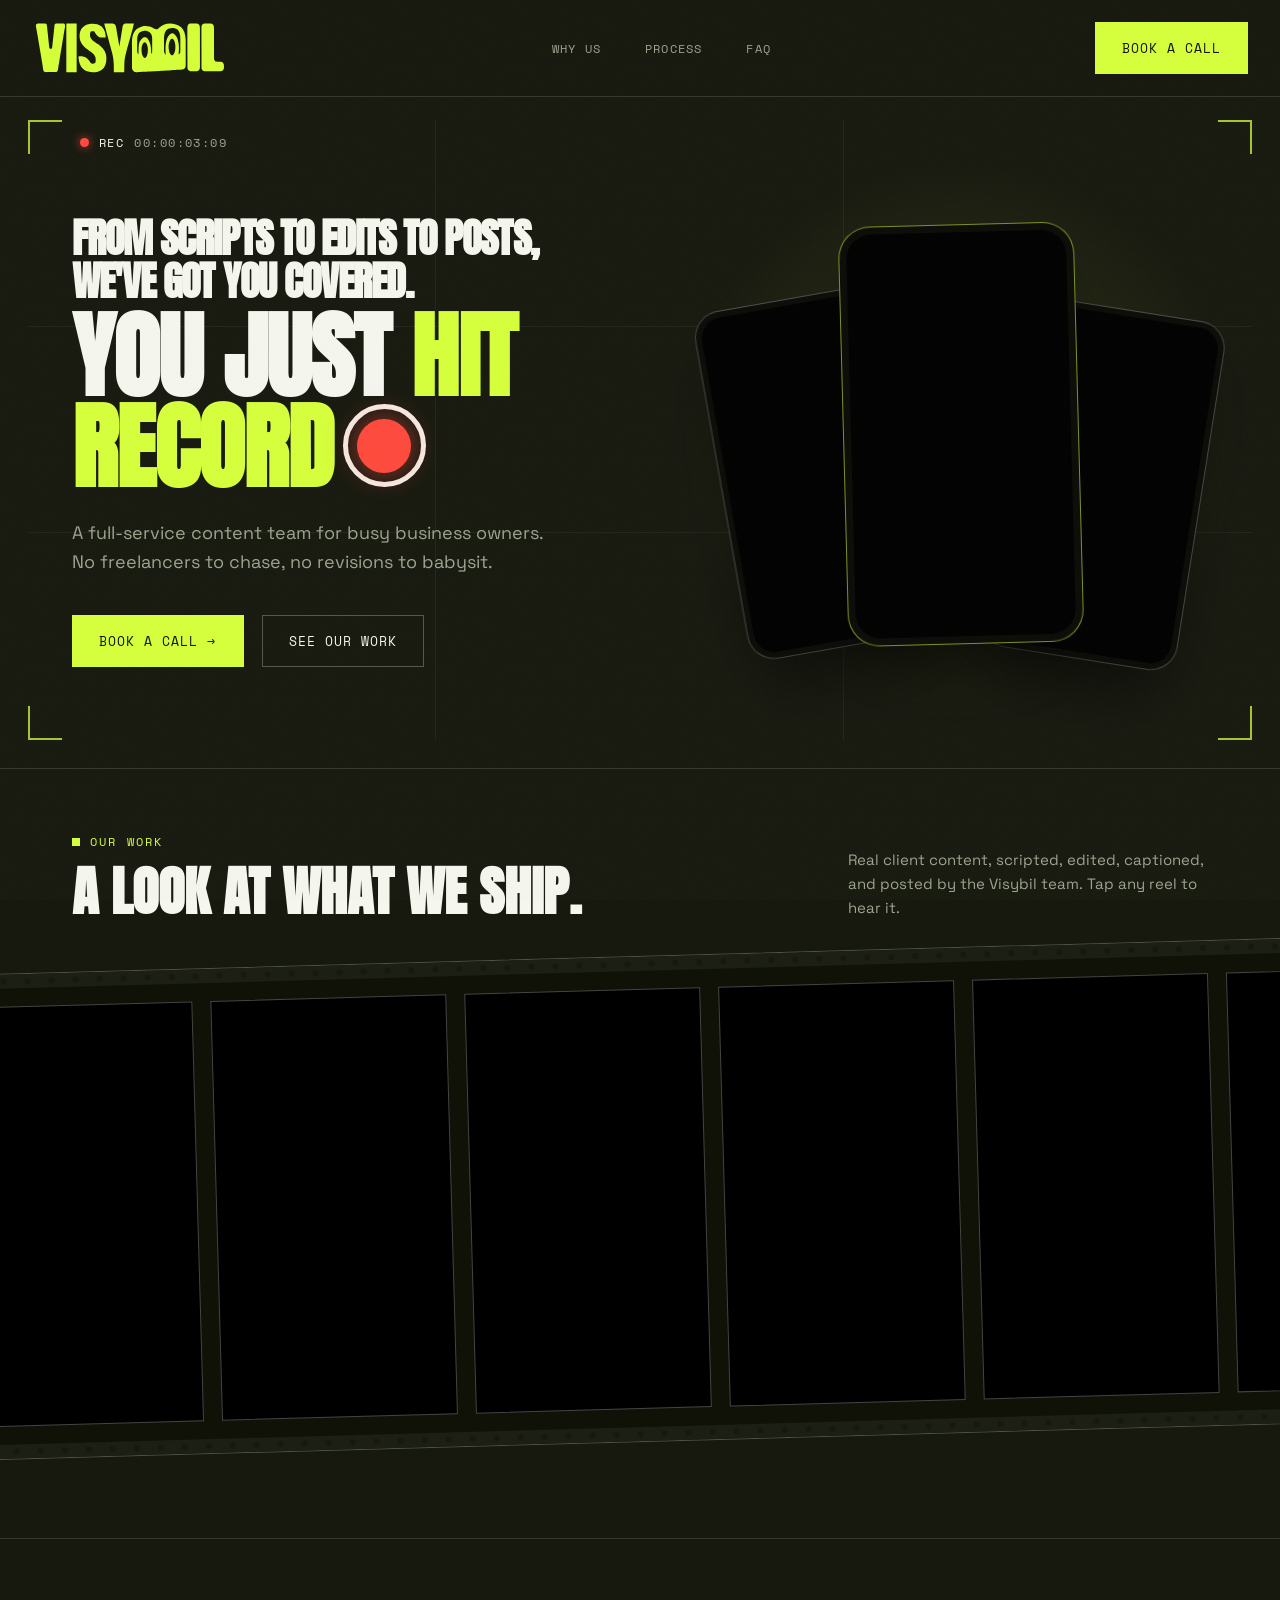
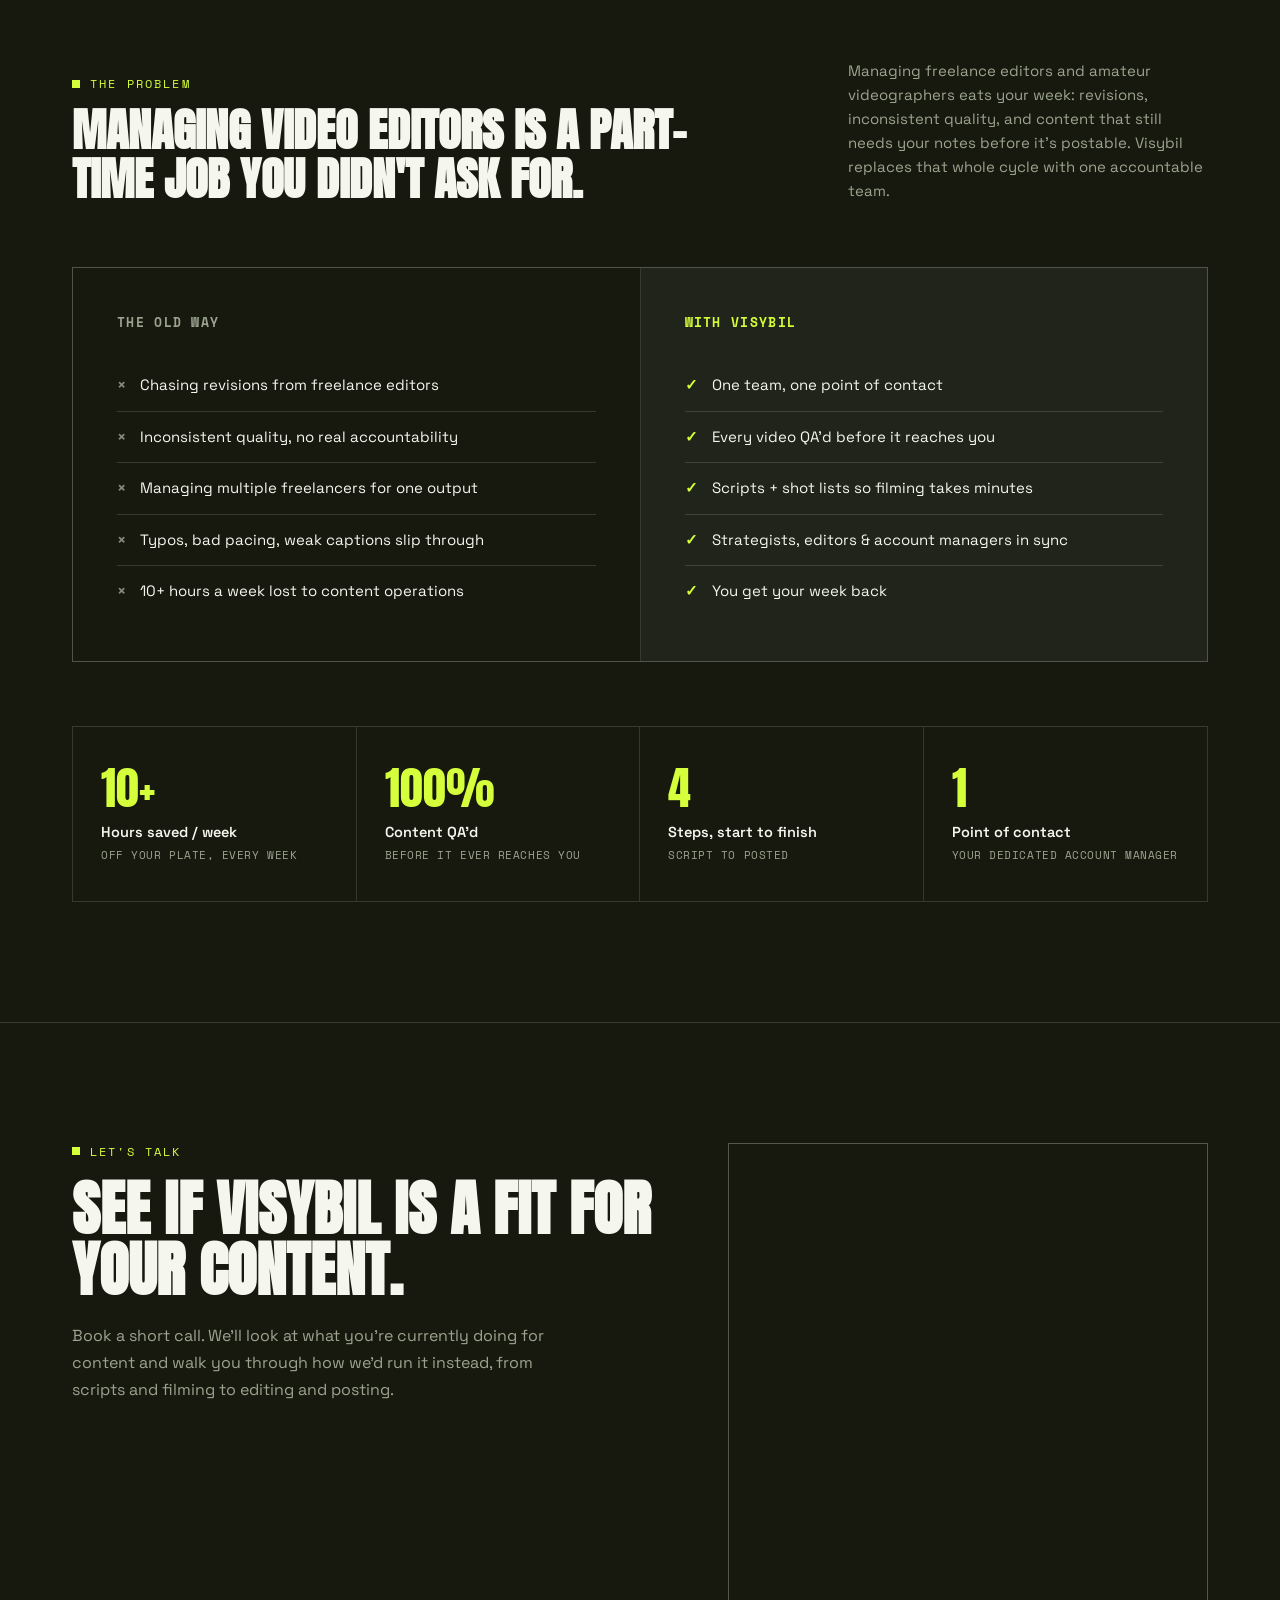
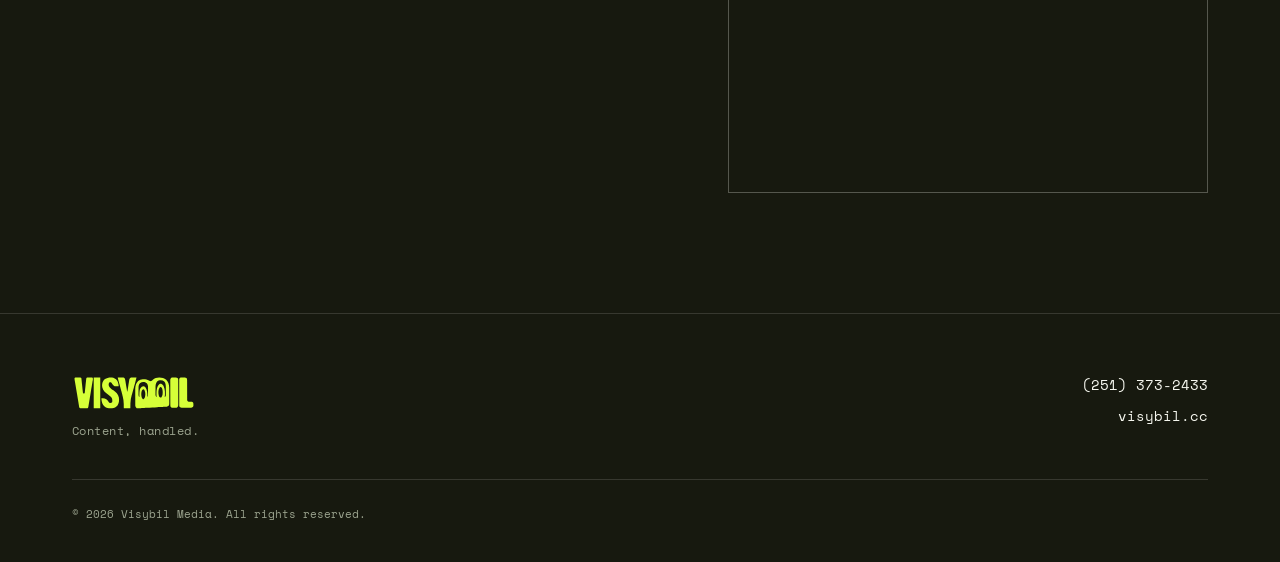
==== commit c922b1bf: "Homepage refresh: viewfinder hero, moving Work strip, cleaner header - New hero: "You just hit recor" ====
--- a/index.html
+++ b/index.html
@@ -20,14 +20,11 @@
 <nav class="nav">
   <div class="logo-group">
     <a href="index.html" class="logo"><img src="visybil-logo.svg" alt="Visybil"></a>
-    <span class="nav-tag">Content, handled.</span>
   </div>
   <div class="nav-links">
     <a href="#why">Why Us</a>
     <a href="process.html">Process</a>
-    <a href="work.html">Work</a>
     <a href="faq.html">FAQ</a>
-    <a href="beyond.html" class="alt">What Else We Do</a>
   </div>
   <div class="nav-cta">
     <a href="#contact" class="btn btn-primary"><span>Book a Call</span></a>
@@ -41,99 +38,69 @@
   <button class="mobile-close" id="mobileClose" aria-label="Close menu">×</button>
   <a href="#why">Why Us</a>
   <a href="process.html">Process</a>
-  <a href="work.html">Work</a>
   <a href="faq.html">FAQ</a>
-  <a href="beyond.html" class="alt">What Else We Do</a>
 </div>
 
 <main>
 
   <!-- ============ HERO ============ -->
   <section class="hero">
-    <div class="hero-grid-bg"></div>
-    <!-- PLACEHOLDER PHOTO: drop images/hero-bg.jpg in place — see photo brief for the prompt.
-         Hides itself automatically if the file doesn't exist yet. -->
-    <img class="bg-photo" src="images/hero-bg.jpg" alt="" onerror="this.style.display='none'">
-    <div class="hero-scene">
-      <svg class="big-reel" viewBox="0 0 24 24" fill="none" stroke="currentColor" stroke-width="0.7">
-        <circle cx="12" cy="12" r="9"/><circle cx="12" cy="6.5" r="1.6"/><circle cx="17" cy="10.5" r="1.6"/>
-        <circle cx="15" cy="16.5" r="1.6"/><circle cx="9" cy="16.5" r="1.6"/><circle cx="7" cy="10.5" r="1.6"/><circle cx="12" cy="12" r="1.8"/>
-      </svg>
-      <svg class="big-reel-2" viewBox="0 0 24 24" fill="none" stroke="currentColor" stroke-width="0.6">
-        <circle cx="12" cy="12" r="9"/><circle cx="12" cy="12" r="4"/>
-      </svg>
-
-      <!-- camera -->
-      <div class="float-icon keep-mobile" style="top:13%; left:6%; --sz:46px; --dur:9s; --delay:0s;">
-        <svg viewBox="0 0 24 24" fill="none" stroke="currentColor" stroke-width="1.4" stroke-linecap="round" stroke-linejoin="round">
-          <path d="M3 8a2 2 0 0 1 2-2h2l1.5-2h7L17 6h2a2 2 0 0 1 2 2v10a2 2 0 0 1-2 2H5a2 2 0 0 1-2-2z"/>
-          <circle cx="12" cy="13" r="4"/>
-        </svg>
-      </div>
-
-      <!-- clapperboard -->
-      <div class="float-icon" style="top:20%; right:8%; --sz:50px; --dur:10.5s; --delay:.6s;">
-        <svg viewBox="0 0 24 24" fill="none" stroke="currentColor" stroke-width="1.4" stroke-linecap="round" stroke-linejoin="round">
-          <path d="M3 9l1.5-4 15 3-1.2 4z"/>
-          <path d="M4 9h16v10a1 1 0 0 1-1 1H5a1 1 0 0 1-1-1z"/>
-          <path d="M7 9l1-4M12 9l1-4M17 9l1-4"/>
-        </svg>
-      </div>
-
-      <!-- play button -->
-      <div class="float-icon keep-mobile" style="bottom:20%; left:9%; --sz:40px; --dur:7.5s; --delay:1.1s;">
-        <svg viewBox="0 0 24 24" fill="none" stroke="currentColor" stroke-width="1.4">
-          <circle cx="12" cy="12" r="9"/>
-          <path d="M10 8.5l6 3.5-6 3.5z" fill="currentColor" stroke="none"/>
-        </svg>
-      </div>
-
-      <!-- small film reel -->
-      <div class="float-icon dim" style="bottom:26%; right:11%; --sz:44px; --dur:11s; --delay:.3s;">
-        <svg viewBox="0 0 24 24" fill="none" stroke="currentColor" stroke-width="1.3">
-          <circle cx="12" cy="12" r="9"/><circle cx="12" cy="6.5" r="1.6"/><circle cx="17" cy="10.5" r="1.6"/>
-          <circle cx="15" cy="16.5" r="1.6"/><circle cx="9" cy="16.5" r="1.6"/><circle cx="7" cy="10.5" r="1.6"/><circle cx="12" cy="12" r="1.8"/>
-        </svg>
-      </div>
-
-      <!-- sound wave -->
-      <div class="float-icon dim" style="top:9%; left:40%; --sz:34px; --dur:6.5s; --delay:.8s;">
-        <svg viewBox="0 0 24 24" fill="none" stroke="currentColor" stroke-width="1.6" stroke-linecap="round">
-          <path d="M2 12h2M6 8v8M10 5v14M14 8v8M18 10v4M22 12h-2"/>
-        </svg>
-      </div>
-
-      <!-- caption bubble -->
-      <div class="float-icon" style="bottom:12%; right:28%; --sz:42px; --dur:9.5s; --delay:1.4s;">
-        <svg viewBox="0 0 24 24" fill="none" stroke="currentColor" stroke-width="1.4" stroke-linecap="round" stroke-linejoin="round">
-          <path d="M4 5h16a1 1 0 0 1 1 1v9a1 1 0 0 1-1 1H9l-4 3v-3H4a1 1 0 0 1-1-1V6a1 1 0 0 1 1-1z"/>
-          <path d="M7 9h10M7 12h6"/>
-        </svg>
-      </div>
-
-      <!-- sparkle -->
-      <div class="float-icon" style="top:32%; right:4%; --sz:22px; --dur:5.5s; --delay:.2s;">
-        <svg viewBox="0 0 24 24" fill="currentColor" stroke="none">
-          <path d="M12 2l1.8 6.2L20 10l-6.2 1.8L12 18l-1.8-6.2L4 10l6.2-1.8z"/>
-        </svg>
-      </div>
-
-      <!-- scissors -->
-      <div class="float-icon dim" style="bottom:8%; left:36%; --sz:30px; --dur:8.5s; --delay:1.7s;">
-        <svg viewBox="0 0 24 24" fill="none" stroke="currentColor" stroke-width="1.4" stroke-linecap="round" stroke-linejoin="round">
-          <circle cx="6" cy="6" r="2.2"/><circle cx="6" cy="18" r="2.2"/>
-          <path d="M8 7.5L20 18M8 16.5L20 6"/>
-        </svg>
-      </div>
-    </div>
-    <div class="wrap">
-      <div class="eyebrow">CONTENT PRODUCTION, DONE FOR YOU</div>
-      <h1 style="margin-top:22px;">YOU FILM IT.<br><span class="h1-sub"><em>WE TURN IT</em> INTO CONTENT THAT ACTUALLY GETS POSTED.</span></h1>
-      <p class="hero-sub">Visybil is a full-service content team for business owners who are done managing freelance editors. Scripts, shot lists, editing, captions, quality control, and posting.<br>One team handles it all, start to finish.</p>
-      <div class="hero-actions">
-        <a href="#contact" class="btn btn-primary"><span>Book a Call →</span></a>
-        <a href="work.html" class="btn btn-ghost"><span>See Our Work</span></a>
-      </div>
+    <!-- camera viewfinder overlay: rule-of-thirds grid, corner marks, REC + running timecode (main.js) -->
+    <div class="viewfinder" aria-hidden="true">
+      <div class="vf-thirds"></div>
+      <span class="vf-corner tl"></span><span class="vf-corner tr"></span>
+      <span class="vf-corner bl"></span><span class="vf-corner br"></span>
+      <div class="vf-rec"><span class="dot"></span>REC <span class="tc" id="vfTimecode">00:00:00:00</span></div>
+    </div>
+    <div class="wrap">
+      <div class="hero-layout">
+        <div class="hero-copy">
+          <h1><span class="h1-kicker">FROM SCRIPTS TO EDITS TO POSTS, WE'VE GOT YOU COVERED.</span>YOU JUST <em>HIT <span class="rec-word">RECORD<span class="rec-btn" aria-hidden="true"></span></span></em></h1>
+          <p class="hero-sub">A full-service content team for busy business owners. No freelancers to chase, no revisions to babysit.</p>
+          <div class="hero-actions">
+            <a href="#contact" class="btn btn-primary"><span>Book a Call →</span></a>
+            <a href="#work" class="btn btn-ghost"><span>See Our Work</span></a>
+          </div>
+        </div>
+        <!-- three client reels fanned out like phones; swap the src to feature different videos -->
+        <div class="hero-reels" aria-hidden="true">
+          <div class="phone p1"><video autoplay muted loop playsinline preload="metadata"><source src="examples/vis2.mp4" type="video/mp4"></video></div>
+          <div class="phone p3"><video autoplay muted loop playsinline preload="metadata"><source src="examples/vis5.mp4" type="video/mp4"></video></div>
+          <div class="phone p2"><video autoplay muted loop playsinline preload="metadata"><source src="examples/vis3.mp4" type="video/mp4"></video></div>
+        </div>
+      </div>
+    </div>
+  </section>
+
+  <!-- ============ WORK ============ -->
+  <section id="work" class="work">
+    <div class="wrap">
+      <div class="section-head reveal">
+        <div>
+          <div class="eyebrow">OUR WORK</div>
+          <h2>A Look At What We Ship.</h2>
+        </div>
+        <p>Real client content, scripted, edited, captioned, and posted by the Visybil team. Tap any reel to hear it.</p>
+      </div>
+    </div>
+    <!-- Moving filmstrip of client reels. main.js doubles the reels for a seamless loop,
+         pauses on hover, and only plays reels that are on screen.
+         Videos live in /examples (vis1.mp4 ... vis8.mp4). Rename/move a file? Update its src below. -->
+    <div class="reel-strip">
+      <div class="filmstrip-edge"></div>
+      <div class="reel-viewport">
+        <div class="reel-track" id="reelTrack">
+          <button class="reel" type="button" aria-pressed="false" aria-label="Play reel 1 with sound"><video autoplay muted loop playsinline preload="metadata"><source src="examples/vis1.mp4" type="video/mp4"></video><span class="reel-sound" aria-hidden="true"><span class="off"><svg viewBox="0 0 24 24" fill="none" stroke="currentColor" stroke-width="1.8" stroke-linecap="round" stroke-linejoin="round"><path d="M4 9.5v5h3.5L12 18V6L7.5 9.5z"/><path d="M16 9.5l5 5M21 9.5l-5 5"/></svg><span class="lbl">Play with sound</span></span><span class="on"><svg viewBox="0 0 24 24" fill="none" stroke="currentColor" stroke-width="1.8" stroke-linecap="round" stroke-linejoin="round"><path d="M4 9.5v5h3.5L12 18V6L7.5 9.5z"/><path d="M15.5 9a4 4 0 0 1 0 6M18.5 6.5a7.5 7.5 0 0 1 0 11"/></svg><span class="lbl">Mute</span></span></span></button>
+          <button class="reel" type="button" aria-pressed="false" aria-label="Play reel 2 with sound"><video autoplay muted loop playsinline preload="metadata"><source src="examples/vis2.mp4" type="video/mp4"></video><span class="reel-sound" aria-hidden="true"><span class="off"><svg viewBox="0 0 24 24" fill="none" stroke="currentColor" stroke-width="1.8" stroke-linecap="round" stroke-linejoin="round"><path d="M4 9.5v5h3.5L12 18V6L7.5 9.5z"/><path d="M16 9.5l5 5M21 9.5l-5 5"/></svg><span class="lbl">Play with sound</span></span><span class="on"><svg viewBox="0 0 24 24" fill="none" stroke="currentColor" stroke-width="1.8" stroke-linecap="round" stroke-linejoin="round"><path d="M4 9.5v5h3.5L12 18V6L7.5 9.5z"/><path d="M15.5 9a4 4 0 0 1 0 6M18.5 6.5a7.5 7.5 0 0 1 0 11"/></svg><span class="lbl">Mute</span></span></span></button>
+          <button class="reel" type="button" aria-pressed="false" aria-label="Play reel 3 with sound"><video autoplay muted loop playsinline preload="metadata"><source src="examples/vis3.mp4" type="video/mp4"></video><span class="reel-sound" aria-hidden="true"><span class="off"><svg viewBox="0 0 24 24" fill="none" stroke="currentColor" stroke-width="1.8" stroke-linecap="round" stroke-linejoin="round"><path d="M4 9.5v5h3.5L12 18V6L7.5 9.5z"/><path d="M16 9.5l5 5M21 9.5l-5 5"/></svg><span class="lbl">Play with sound</span></span><span class="on"><svg viewBox="0 0 24 24" fill="none" stroke="currentColor" stroke-width="1.8" stroke-linecap="round" stroke-linejoin="round"><path d="M4 9.5v5h3.5L12 18V6L7.5 9.5z"/><path d="M15.5 9a4 4 0 0 1 0 6M18.5 6.5a7.5 7.5 0 0 1 0 11"/></svg><span class="lbl">Mute</span></span></span></button>
+          <button class="reel" type="button" aria-pressed="false" aria-label="Play reel 4 with sound"><video autoplay muted loop playsinline preload="metadata"><source src="examples/vis4.mp4" type="video/mp4"></video><span class="reel-sound" aria-hidden="true"><span class="off"><svg viewBox="0 0 24 24" fill="none" stroke="currentColor" stroke-width="1.8" stroke-linecap="round" stroke-linejoin="round"><path d="M4 9.5v5h3.5L12 18V6L7.5 9.5z"/><path d="M16 9.5l5 5M21 9.5l-5 5"/></svg><span class="lbl">Play with sound</span></span><span class="on"><svg viewBox="0 0 24 24" fill="none" stroke="currentColor" stroke-width="1.8" stroke-linecap="round" stroke-linejoin="round"><path d="M4 9.5v5h3.5L12 18V6L7.5 9.5z"/><path d="M15.5 9a4 4 0 0 1 0 6M18.5 6.5a7.5 7.5 0 0 1 0 11"/></svg><span class="lbl">Mute</span></span></span></button>
+          <button class="reel" type="button" aria-pressed="false" aria-label="Play reel 5 with sound"><video autoplay muted loop playsinline preload="metadata"><source src="examples/vis5.mp4" type="video/mp4"></video><span class="reel-sound" aria-hidden="true"><span class="off"><svg viewBox="0 0 24 24" fill="none" stroke="currentColor" stroke-width="1.8" stroke-linecap="round" stroke-linejoin="round"><path d="M4 9.5v5h3.5L12 18V6L7.5 9.5z"/><path d="M16 9.5l5 5M21 9.5l-5 5"/></svg><span class="lbl">Play with sound</span></span><span class="on"><svg viewBox="0 0 24 24" fill="none" stroke="currentColor" stroke-width="1.8" stroke-linecap="round" stroke-linejoin="round"><path d="M4 9.5v5h3.5L12 18V6L7.5 9.5z"/><path d="M15.5 9a4 4 0 0 1 0 6M18.5 6.5a7.5 7.5 0 0 1 0 11"/></svg><span class="lbl">Mute</span></span></span></button>
+          <button class="reel" type="button" aria-pressed="false" aria-label="Play reel 6 with sound"><video autoplay muted loop playsinline preload="metadata"><source src="examples/vis6.mp4" type="video/mp4"></video><span class="reel-sound" aria-hidden="true"><span class="off"><svg viewBox="0 0 24 24" fill="none" stroke="currentColor" stroke-width="1.8" stroke-linecap="round" stroke-linejoin="round"><path d="M4 9.5v5h3.5L12 18V6L7.5 9.5z"/><path d="M16 9.5l5 5M21 9.5l-5 5"/></svg><span class="lbl">Play with sound</span></span><span class="on"><svg viewBox="0 0 24 24" fill="none" stroke="currentColor" stroke-width="1.8" stroke-linecap="round" stroke-linejoin="round"><path d="M4 9.5v5h3.5L12 18V6L7.5 9.5z"/><path d="M15.5 9a4 4 0 0 1 0 6M18.5 6.5a7.5 7.5 0 0 1 0 11"/></svg><span class="lbl">Mute</span></span></span></button>
+          <button class="reel" type="button" aria-pressed="false" aria-label="Play reel 7 with sound"><video autoplay muted loop playsinline preload="metadata"><source src="examples/vis7.mp4" type="video/mp4"></video><span class="reel-sound" aria-hidden="true"><span class="off"><svg viewBox="0 0 24 24" fill="none" stroke="currentColor" stroke-width="1.8" stroke-linecap="round" stroke-linejoin="round"><path d="M4 9.5v5h3.5L12 18V6L7.5 9.5z"/><path d="M16 9.5l5 5M21 9.5l-5 5"/></svg><span class="lbl">Play with sound</span></span><span class="on"><svg viewBox="0 0 24 24" fill="none" stroke="currentColor" stroke-width="1.8" stroke-linecap="round" stroke-linejoin="round"><path d="M4 9.5v5h3.5L12 18V6L7.5 9.5z"/><path d="M15.5 9a4 4 0 0 1 0 6M18.5 6.5a7.5 7.5 0 0 1 0 11"/></svg><span class="lbl">Mute</span></span></span></button>
+          <button class="reel" type="button" aria-pressed="false" aria-label="Play reel 8 with sound"><video autoplay muted loop playsinline preload="metadata"><source src="examples/vis8.mp4" type="video/mp4"></video><span class="reel-sound" aria-hidden="true"><span class="off"><svg viewBox="0 0 24 24" fill="none" stroke="currentColor" stroke-width="1.8" stroke-linecap="round" stroke-linejoin="round"><path d="M4 9.5v5h3.5L12 18V6L7.5 9.5z"/><path d="M16 9.5l5 5M21 9.5l-5 5"/></svg><span class="lbl">Play with sound</span></span><span class="on"><svg viewBox="0 0 24 24" fill="none" stroke="currentColor" stroke-width="1.8" stroke-linecap="round" stroke-linejoin="round"><path d="M4 9.5v5h3.5L12 18V6L7.5 9.5z"/><path d="M15.5 9a4 4 0 0 1 0 6M18.5 6.5a7.5 7.5 0 0 1 0 11"/></svg><span class="lbl">Mute</span></span></span></button>
+        </div>
+      </div>
+      <div class="filmstrip-edge"></div>
     </div>
   </section>
 
@@ -143,7 +110,7 @@
       <div class="section-head reveal">
         <div>
           <div class="eyebrow">THE PROBLEM</div>
-          <h2 class="why-h2">Hiring editors is a part-time job you didn't ask for.</h2>
+          <h2 class="why-h2">Managing video editors is a part-time job you didn't ask for.</h2>
         </div>
         <p>Managing freelance editors and amateur videographers eats your week: revisions, inconsistent quality, and content that still needs your notes before it's postable. Visybil replaces that whole cycle with one accountable team.</p>
       </div>
--- a/styles.css
+++ b/styles.css
@@ -9,6 +9,7 @@
   --muted: #9CA48F;
   --lime: #D6FF3B;
   --lime-dim: #A8CC2E;
+  --rec: #FF4A3D;
   --maxw: 1200px;
 }
 *,*::before,*::after{box-sizing:border-box;}
@@ -134,21 +135,86 @@
   font-size:28px; cursor:pointer;
 }
 
-/* ===================== HERO ===================== */
+/* ===================== HERO (camera viewfinder + fanned reels) ===================== */
 .hero{
-  padding:190px 0 100px;
+  padding:172px 0 56px;
   position:relative;
   border-bottom:1px solid var(--line);
   overflow:hidden;
 }
-.hero-grid-bg{
-  position:absolute; inset:0; z-index:-1; opacity:0.5;
-  background-image:
-    linear-gradient(var(--line) 1px, transparent 1px),
-    linear-gradient(90deg, var(--line) 1px, transparent 1px);
-  background-size:64px 64px;
-  mask-image:linear-gradient(180deg, rgba(0,0,0,0.7), transparent 85%);
-}
+.hero > .wrap{ width:100%; position:relative; z-index:1; }
+
+.viewfinder{ --vf-line:rgba(245,246,238,0.055); position:absolute; inset:120px 28px 28px; pointer-events:none; z-index:0; }
+.vf-thirds{
+  position:absolute; inset:0;
+  background:
+    linear-gradient(90deg, transparent calc(33.333% - 1px), var(--vf-line) calc(33.333% - 1px) 33.333%, transparent 33.333% calc(66.666% - 1px), var(--vf-line) calc(66.666% - 1px) 66.666%, transparent 66.666%),
+    linear-gradient(180deg, transparent calc(33.333% - 1px), var(--vf-line) calc(33.333% - 1px) 33.333%, transparent 33.333% calc(66.666% - 1px), var(--vf-line) calc(66.666% - 1px) 66.666%, transparent 66.666%);
+}
+.vf-corner{ position:absolute; width:34px; height:34px; border:0 solid var(--lime); opacity:0.75; }
+.vf-corner.tl{ top:0; left:0; border-top-width:2px; border-left-width:2px; }
+.vf-corner.tr{ top:0; right:0; border-top-width:2px; border-right-width:2px; }
+.vf-corner.bl{ bottom:0; left:0; border-bottom-width:2px; border-left-width:2px; }
+.vf-corner.br{ bottom:0; right:0; border-bottom-width:2px; border-right-width:2px; }
+.vf-rec{
+  position:absolute; top:14px; left:52px;
+  display:flex; align-items:center; gap:10px;
+  font-family:'Space Mono', monospace; font-size:12px; letter-spacing:0.12em; color:var(--text);
+}
+.vf-rec .dot{ width:9px; height:9px; border-radius:50%; background:var(--rec); box-shadow:0 0 10px rgba(255,74,61,0.8); animation:rec-blink 1.4s steps(1) infinite; }
+.vf-rec .tc{ color:var(--muted); font-variant-numeric:tabular-nums; }
+@keyframes rec-blink{ 50%{ opacity:0.15; } }
+
+.hero-layout{ display:grid; grid-template-columns:minmax(0,1.1fr) minmax(0,0.9fr); gap:40px; align-items:center; }
+.hero h1{
+  font-family:'Anton', sans-serif;
+  font-size:clamp(48px, 7.4vw, 108px);
+  line-height:0.96;
+  text-transform:uppercase;
+  letter-spacing:-0.01em;
+}
+.hero h1 em{ font-style:normal; color:var(--lime); }
+.hero h1 .h1-kicker{ display:block; font-size:0.42em; line-height:1.08; margin-bottom:0.2em; max-width:24ch; }
+.hero-sub{ margin-top:26px; max-width:31em; text-wrap:balance; font-size:18px; line-height:1.6; color:var(--muted); }
+/* record button that stands in for the headline's full stop */
+.hero h1 .rec-word{ white-space:nowrap; }
+.rec-btn{
+  display:inline-block; position:relative;
+  /* sized to the font's capital height so it sits flush with the letters */
+  width:0.875em; height:0.875em; margin-left:0.1em;
+  border-radius:50%; border:0.06em solid var(--text);
+}
+.rec-btn::after{
+  content:''; position:absolute; inset:0.1em; border-radius:50%;
+  background:var(--rec); box-shadow:0 0 0.3em rgba(255,74,61,0.6);
+  animation:rec-pulse 1.6s ease-in-out infinite;
+}
+@keyframes rec-pulse{ 50%{ transform:scale(0.84); box-shadow:0 0 0.55em rgba(255,74,61,0.9); } }
+.hero .hero-actions{ justify-content:flex-start; margin-top:38px; }
+
+/* fanned phones: one deal-in on page load, then the videos do the moving */
+.hero-reels{ position:relative; height:540px; }
+.hero-reels::before{
+  content:''; position:absolute; left:50%; top:50%; width:560px; height:560px; transform:translate(-50%,-50%);
+  background:radial-gradient(closest-side, rgba(214,255,59,0.22), rgba(214,255,59,0.05) 62%, transparent);
+  pointer-events:none;
+}
+.phone{
+  --x:0px; --y:0px; --r:0deg; --s:1; --d:0s;
+  position:absolute; left:50%; top:50%;
+  width:236px; aspect-ratio:9/16;
+  padding:7px; border-radius:32px;
+  background:#0B0C07; border:1px solid var(--line-strong);
+  box-shadow:0 40px 80px -24px rgba(0,0,0,0.75);
+  transform:translate(-50%,-50%) translate(var(--x), var(--y)) rotate(var(--r)) scale(var(--s));
+  animation:deal .95s cubic-bezier(.2,.75,.25,1) both;
+  animation-delay:var(--d);
+}
+.phone video{ width:100%; height:100%; object-fit:cover; display:block; border-radius:25px; background:#000; }
+.phone.p1{ --x:-142px; --y:30px; --r:-10deg; --s:.84; --d:.15s; z-index:1; }
+.phone.p3{ --x:142px; --y:42px; --r:9deg; --s:.84; --d:.3s; z-index:2; }
+.phone.p2{ --y:-8px; --r:-1.5deg; z-index:3; border-color:rgba(214,255,59,0.55); }
+@keyframes deal{ from{ opacity:0; transform:translate(-50%,-50%) translate(0, 90px) rotate(0deg) scale(.7); } }
 
 /* double-exposure background photo (any hero / page-hero) */
 .bg-photo{
@@ -157,63 +223,6 @@
   z-index:-1; pointer-events:none;
 }
 
-/* ===================== HERO SCENE (double-exposure floating icons) ===================== */
-.hero-scene{ position:absolute; inset:0; overflow:hidden; z-index:0; pointer-events:none; }
-.hero .wrap{ position:relative; z-index:1; }
-.big-reel{
-  position:absolute; top:-130px; right:-110px; width:420px; height:420px;
-  color:var(--lime); opacity:0.05; mix-blend-mode:screen;
-  animation:spin 90s linear infinite;
-}
-.big-reel-2{
-  position:absolute; bottom:-160px; left:-140px; width:460px; height:460px;
-  color:var(--text); opacity:0.035; mix-blend-mode:screen;
-  animation:spin 120s linear infinite reverse;
-}
-@keyframes spin{ to{ transform:rotate(360deg); } }
-.float-icon{
-  position:absolute;
-  color:var(--lime);
-  opacity:0.16;
-  mix-blend-mode:screen;
-  animation:drift var(--dur,8s) ease-in-out infinite;
-  animation-delay:var(--delay,0s);
-}
-.float-icon.dim{ color:var(--text); opacity:0.09; }
-.float-icon svg{ display:block; width:var(--sz,40px); height:var(--sz,40px); }
-@keyframes drift{
-  0%,100%{ transform:translateY(0) rotate(0deg); }
-  50%{ transform:translateY(-18px) rotate(6deg); }
-}
-@media (max-width:900px){
-  .big-reel, .big-reel-2{ display:none; }
-  .float-icon{ display:none; }
-  .float-icon.keep-mobile{ display:block; }
-}
-
-.hero h1{
-  font-family:'Anton', sans-serif;
-  font-size:clamp(44px, 8vw, 104px);
-  line-height:0.98;
-  text-transform:uppercase;
-  letter-spacing:-0.01em;
-  max-width:16ch;
-  text-align:center;
-  margin-left:auto;
-  margin-right:auto;
-}
-.hero h1 em{ font-style:normal; color:var(--lime); }
-.hero h1 .h1-sub{ font-size:0.62em; display:inline-block; margin-top:0.15em; }
-.hero-sub{
-  margin-top:28px;
-  max-width:560px;
-  font-size:18px;
-  line-height:1.6;
-  color:var(--muted);
-  text-align:center;
-  margin-left:auto;
-  margin-right:auto;
-}
 .hero-actions{ display:flex; gap:18px; margin-top:44px; flex-wrap:wrap; justify-content:center; }
 
 /* ===================== PAGE HERO (Process / Work / FAQ headers) ===================== */
@@ -283,7 +292,6 @@
 .section-head.center p{ max-width:46ch; }
 
 /* ===================== WHY / COMPARISON ===================== */
-#why{ padding-top:64px; }
 h2.why-h2{ max-width:30ch; font-size:clamp(26px, 3.6vw, 46px); }
 .compare{ display:grid; grid-template-columns:1fr 1fr; gap:1px; background:var(--line); border:1px solid var(--line); }
 .compare-col{ background:var(--bg); padding:44px; }
@@ -358,6 +366,39 @@
   border-left:2px solid var(--lime); padding-left:14px;
 }
 
+/* ===================== WORK — moving reel strip (homepage) ===================== */
+.work{ overflow:hidden; padding:64px 0 96px; }
+.work .section-head{ margin-bottom:36px; }
+.reel-strip{ background:#101207; border-block:1px solid var(--line-strong); transform:rotate(-1.6deg); margin:0 -3vw; }
+.reel-viewport{ overflow:hidden; padding:18px 0; }
+.reel-track{ display:flex; width:max-content; animation:reel-scroll 50s linear infinite; }
+.reel-strip:hover .reel-track,
+.reel-strip:focus-within .reel-track{ animation-play-state:paused; }
+@keyframes reel-scroll{ to{ transform:translateX(-50%); } }
+.reel{
+  flex:0 0 auto; width:236px; aspect-ratio:9/16; margin-right:18px;
+  position:relative; padding:0; overflow:hidden; cursor:pointer;
+  border:1px solid var(--line-strong); background:#000; color:var(--text); font:inherit;
+  transition:border-color .2s ease;
+}
+.reel video{ width:100%; height:100%; object-fit:cover; display:block; pointer-events:none; }
+.reel:hover, .reel.is-loud{ border-color:var(--lime); }
+.reel:focus-visible{ outline:2px solid var(--lime); outline-offset:3px; }
+.reel-sound{
+  position:absolute; left:10px; bottom:10px;
+  padding:7px 11px; background:rgba(16,18,7,0.85); backdrop-filter:blur(6px);
+  border:1px solid var(--line-strong);
+  font-family:'Space Mono', monospace; font-size:11px; letter-spacing:0.06em; text-transform:uppercase;
+  opacity:0; transform:translateY(6px); transition:opacity .2s ease, transform .2s ease;
+}
+.reel-sound .off, .reel-sound .on{ display:inline-flex; align-items:center; gap:8px; }
+.reel-sound .on, .reel.is-loud .reel-sound .off{ display:none; }
+.reel.is-loud .reel-sound .on{ display:inline-flex; color:var(--lime); }
+.reel-sound svg{ width:14px; height:14px; flex-shrink:0; }
+.reel:hover .reel-sound, .reel:focus-visible .reel-sound, .reel.is-loud .reel-sound{ opacity:1; transform:none; }
+@media (hover:none){ .reel-sound{ opacity:1; transform:none; } }
+.work .section-head h2{ max-width:none; }
+
 /* ===================== NUMBERS / STATS ===================== */
 .stats-grid{ display:grid; grid-template-columns:repeat(4, 1fr); border:1px solid var(--line); margin-top:64px; }
 .stat-card{ padding:38px 28px; border-right:1px solid var(--line); }
@@ -465,7 +506,21 @@
   .nav-links{ display:none; }
   .nav-tag{ display:none; }
   .burger{ display:flex; }
-  .hero{ padding:150px 0 60px; }
+  .hero{ padding:172px 0 40px; }
+  .work{ padding:48px 0 72px; }
+  .viewfinder{ inset:108px 12px 12px; }
+  .hero-sub{ font-size:16px; }
+  .reel-sound{ left:8px; bottom:8px; padding:7px; }
+  .reel-sound .lbl{ display:none; }
+  .vf-rec{ left:46px; top:10px; }
+  .hero-layout{ grid-template-columns:1fr; gap:28px; }
+  .hero-reels{ height:420px; }
+  .phone{ width:176px; padding:5px; border-radius:26px; }
+  .phone video{ border-radius:21px; }
+  .phone.p1{ --x:-104px; }
+  .phone.p3{ --x:104px; }
+  .reel{ width:170px; margin-right:12px; }
+  .reel-viewport{ padding:12px 0; }
   .page-hero{ padding:140px 0 56px; }
   .compare{ grid-template-columns:1fr; }
   .filmstrip-track{ grid-template-columns:1fr; }
@@ -485,7 +540,19 @@
   .wrap{ padding:0 20px; }
 }
 @media (max-width:560px){
+  .hero-reels{ height:350px; }
+  .phone{ width:148px; }
+  .phone.p1{ --x:-88px; }
+  .phone.p3{ --x:88px; }
   .work-grid{ grid-template-columns:1fr; }
   .stats-grid{ grid-template-columns:1fr; }
   .stat-card{ border-right:none; }
 }
+
+@media (prefers-reduced-motion: reduce){
+  html{ scroll-behavior:auto; }
+  .phone, .vf-rec .dot, .reel-track, .rec-btn::after{ animation:none; }
+  .reel-strip{ transform:none; }
+  .reel-viewport{ overflow-x:auto; scroll-snap-type:x mandatory; }
+  .reel{ scroll-snap-align:start; }
+}
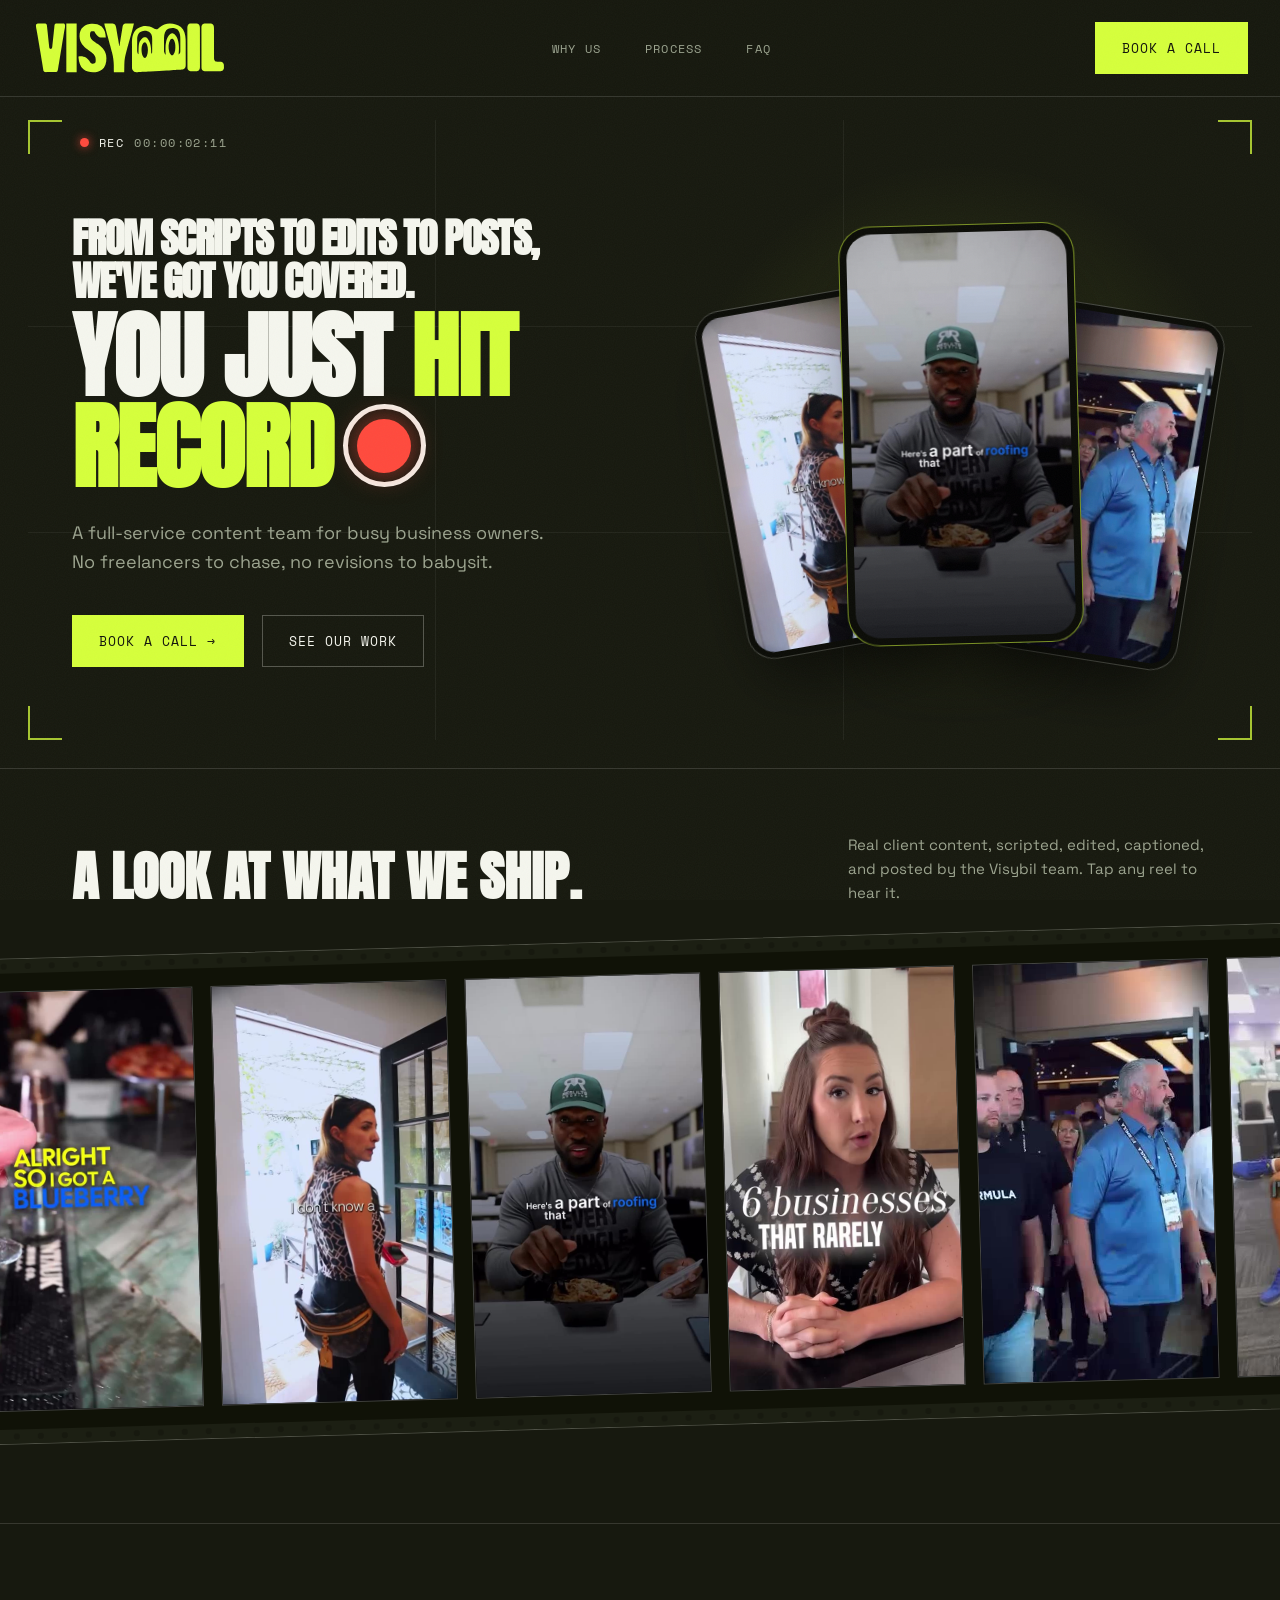
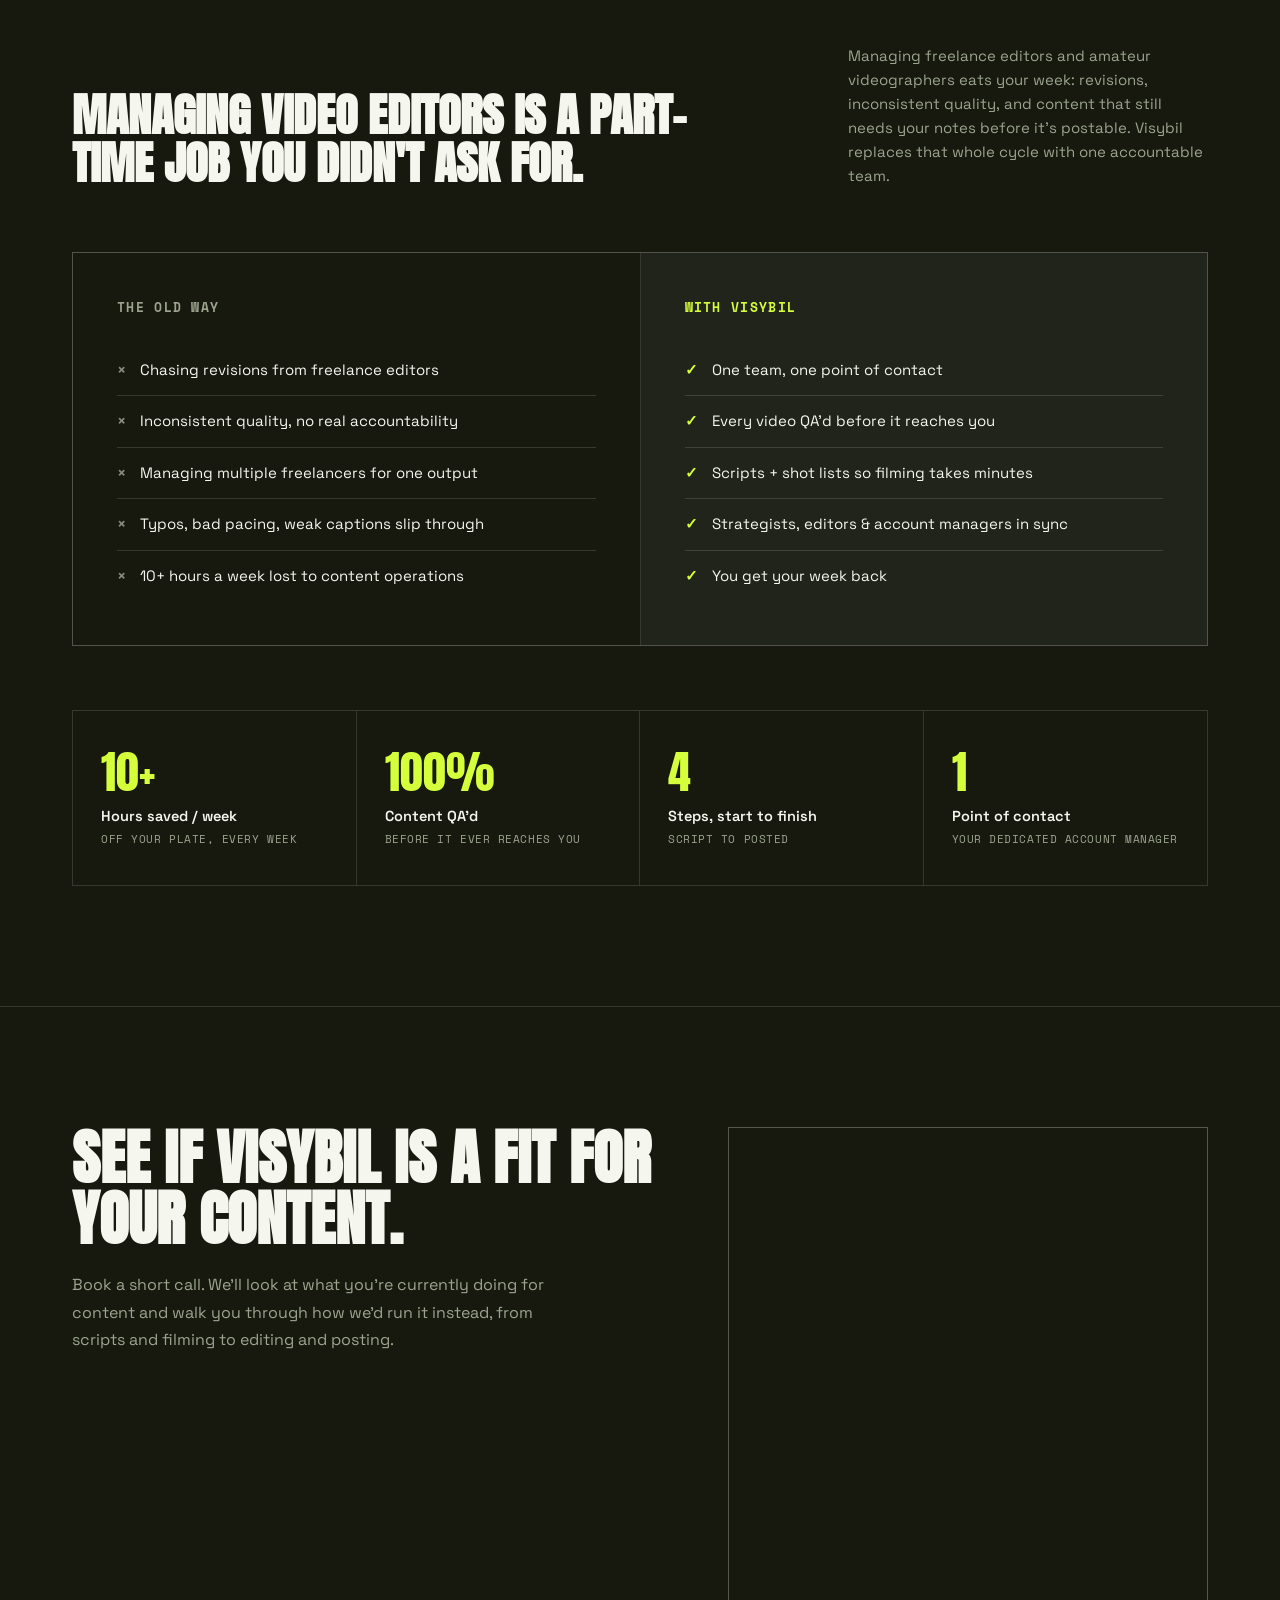
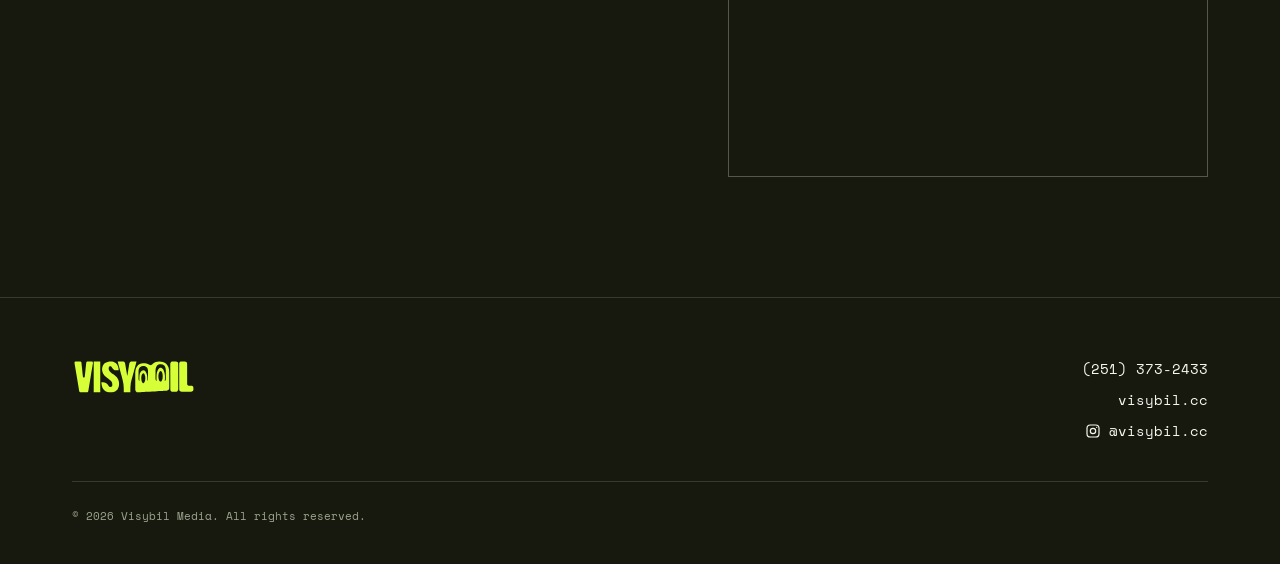
==== commit 5b929e83: "Audit fixes: Instagram link, cleaner labels, lighter video loading - Instagram @visybil.cc added to " ====
--- a/index.html
+++ b/index.html
@@ -3,7 +3,7 @@
 <head>
 <meta charset="UTF-8">
 <meta name="viewport" content="width=device-width, initial-scale=1.0">
-<title>Visybil | Content, Handled.</title>
+<title>Visybil | Short-Form Video Content Team</title>
 <meta name="description" content="Visybil is a full-service content team. Scripts, editing, captions, QA, and posting, so you never have to manage a freelance editor again.">
 <link rel="icon" type="image/svg+xml" href="favicon.svg">
 <link rel="preconnect" href="https://fonts.googleapis.com">
@@ -64,9 +64,9 @@
         </div>
         <!-- three client reels fanned out like phones; swap the src to feature different videos -->
         <div class="hero-reels" aria-hidden="true">
-          <div class="phone p1"><video autoplay muted loop playsinline preload="metadata"><source src="examples/vis2.mp4" type="video/mp4"></video></div>
-          <div class="phone p3"><video autoplay muted loop playsinline preload="metadata"><source src="examples/vis5.mp4" type="video/mp4"></video></div>
-          <div class="phone p2"><video autoplay muted loop playsinline preload="metadata"><source src="examples/vis3.mp4" type="video/mp4"></video></div>
+          <div class="phone p1"><video autoplay muted loop playsinline preload="metadata" poster="examples/vis2-poster.jpg"><source src="examples/vis2.mp4" type="video/mp4"></video></div>
+          <div class="phone p3"><video autoplay muted loop playsinline preload="metadata" poster="examples/vis5-poster.jpg"><source src="examples/vis5.mp4" type="video/mp4"></video></div>
+          <div class="phone p2"><video autoplay muted loop playsinline preload="metadata" poster="examples/vis3-poster.jpg"><source src="examples/vis3.mp4" type="video/mp4"></video></div>
         </div>
       </div>
     </div>
@@ -77,7 +77,6 @@
     <div class="wrap">
       <div class="section-head reveal">
         <div>
-          <div class="eyebrow">OUR WORK</div>
           <h2>A Look At What We Ship.</h2>
         </div>
         <p>Real client content, scripted, edited, captioned, and posted by the Visybil team. Tap any reel to hear it.</p>
@@ -90,14 +89,14 @@
       <div class="filmstrip-edge"></div>
       <div class="reel-viewport">
         <div class="reel-track" id="reelTrack">
-          <button class="reel" type="button" aria-pressed="false" aria-label="Play reel 1 with sound"><video autoplay muted loop playsinline preload="metadata"><source src="examples/vis1.mp4" type="video/mp4"></video><span class="reel-sound" aria-hidden="true"><span class="off"><svg viewBox="0 0 24 24" fill="none" stroke="currentColor" stroke-width="1.8" stroke-linecap="round" stroke-linejoin="round"><path d="M4 9.5v5h3.5L12 18V6L7.5 9.5z"/><path d="M16 9.5l5 5M21 9.5l-5 5"/></svg><span class="lbl">Play with sound</span></span><span class="on"><svg viewBox="0 0 24 24" fill="none" stroke="currentColor" stroke-width="1.8" stroke-linecap="round" stroke-linejoin="round"><path d="M4 9.5v5h3.5L12 18V6L7.5 9.5z"/><path d="M15.5 9a4 4 0 0 1 0 6M18.5 6.5a7.5 7.5 0 0 1 0 11"/></svg><span class="lbl">Mute</span></span></span></button>
-          <button class="reel" type="button" aria-pressed="false" aria-label="Play reel 2 with sound"><video autoplay muted loop playsinline preload="metadata"><source src="examples/vis2.mp4" type="video/mp4"></video><span class="reel-sound" aria-hidden="true"><span class="off"><svg viewBox="0 0 24 24" fill="none" stroke="currentColor" stroke-width="1.8" stroke-linecap="round" stroke-linejoin="round"><path d="M4 9.5v5h3.5L12 18V6L7.5 9.5z"/><path d="M16 9.5l5 5M21 9.5l-5 5"/></svg><span class="lbl">Play with sound</span></span><span class="on"><svg viewBox="0 0 24 24" fill="none" stroke="currentColor" stroke-width="1.8" stroke-linecap="round" stroke-linejoin="round"><path d="M4 9.5v5h3.5L12 18V6L7.5 9.5z"/><path d="M15.5 9a4 4 0 0 1 0 6M18.5 6.5a7.5 7.5 0 0 1 0 11"/></svg><span class="lbl">Mute</span></span></span></button>
-          <button class="reel" type="button" aria-pressed="false" aria-label="Play reel 3 with sound"><video autoplay muted loop playsinline preload="metadata"><source src="examples/vis3.mp4" type="video/mp4"></video><span class="reel-sound" aria-hidden="true"><span class="off"><svg viewBox="0 0 24 24" fill="none" stroke="currentColor" stroke-width="1.8" stroke-linecap="round" stroke-linejoin="round"><path d="M4 9.5v5h3.5L12 18V6L7.5 9.5z"/><path d="M16 9.5l5 5M21 9.5l-5 5"/></svg><span class="lbl">Play with sound</span></span><span class="on"><svg viewBox="0 0 24 24" fill="none" stroke="currentColor" stroke-width="1.8" stroke-linecap="round" stroke-linejoin="round"><path d="M4 9.5v5h3.5L12 18V6L7.5 9.5z"/><path d="M15.5 9a4 4 0 0 1 0 6M18.5 6.5a7.5 7.5 0 0 1 0 11"/></svg><span class="lbl">Mute</span></span></span></button>
-          <button class="reel" type="button" aria-pressed="false" aria-label="Play reel 4 with sound"><video autoplay muted loop playsinline preload="metadata"><source src="examples/vis4.mp4" type="video/mp4"></video><span class="reel-sound" aria-hidden="true"><span class="off"><svg viewBox="0 0 24 24" fill="none" stroke="currentColor" stroke-width="1.8" stroke-linecap="round" stroke-linejoin="round"><path d="M4 9.5v5h3.5L12 18V6L7.5 9.5z"/><path d="M16 9.5l5 5M21 9.5l-5 5"/></svg><span class="lbl">Play with sound</span></span><span class="on"><svg viewBox="0 0 24 24" fill="none" stroke="currentColor" stroke-width="1.8" stroke-linecap="round" stroke-linejoin="round"><path d="M4 9.5v5h3.5L12 18V6L7.5 9.5z"/><path d="M15.5 9a4 4 0 0 1 0 6M18.5 6.5a7.5 7.5 0 0 1 0 11"/></svg><span class="lbl">Mute</span></span></span></button>
-          <button class="reel" type="button" aria-pressed="false" aria-label="Play reel 5 with sound"><video autoplay muted loop playsinline preload="metadata"><source src="examples/vis5.mp4" type="video/mp4"></video><span class="reel-sound" aria-hidden="true"><span class="off"><svg viewBox="0 0 24 24" fill="none" stroke="currentColor" stroke-width="1.8" stroke-linecap="round" stroke-linejoin="round"><path d="M4 9.5v5h3.5L12 18V6L7.5 9.5z"/><path d="M16 9.5l5 5M21 9.5l-5 5"/></svg><span class="lbl">Play with sound</span></span><span class="on"><svg viewBox="0 0 24 24" fill="none" stroke="currentColor" stroke-width="1.8" stroke-linecap="round" stroke-linejoin="round"><path d="M4 9.5v5h3.5L12 18V6L7.5 9.5z"/><path d="M15.5 9a4 4 0 0 1 0 6M18.5 6.5a7.5 7.5 0 0 1 0 11"/></svg><span class="lbl">Mute</span></span></span></button>
-          <button class="reel" type="button" aria-pressed="false" aria-label="Play reel 6 with sound"><video autoplay muted loop playsinline preload="metadata"><source src="examples/vis6.mp4" type="video/mp4"></video><span class="reel-sound" aria-hidden="true"><span class="off"><svg viewBox="0 0 24 24" fill="none" stroke="currentColor" stroke-width="1.8" stroke-linecap="round" stroke-linejoin="round"><path d="M4 9.5v5h3.5L12 18V6L7.5 9.5z"/><path d="M16 9.5l5 5M21 9.5l-5 5"/></svg><span class="lbl">Play with sound</span></span><span class="on"><svg viewBox="0 0 24 24" fill="none" stroke="currentColor" stroke-width="1.8" stroke-linecap="round" stroke-linejoin="round"><path d="M4 9.5v5h3.5L12 18V6L7.5 9.5z"/><path d="M15.5 9a4 4 0 0 1 0 6M18.5 6.5a7.5 7.5 0 0 1 0 11"/></svg><span class="lbl">Mute</span></span></span></button>
-          <button class="reel" type="button" aria-pressed="false" aria-label="Play reel 7 with sound"><video autoplay muted loop playsinline preload="metadata"><source src="examples/vis7.mp4" type="video/mp4"></video><span class="reel-sound" aria-hidden="true"><span class="off"><svg viewBox="0 0 24 24" fill="none" stroke="currentColor" stroke-width="1.8" stroke-linecap="round" stroke-linejoin="round"><path d="M4 9.5v5h3.5L12 18V6L7.5 9.5z"/><path d="M16 9.5l5 5M21 9.5l-5 5"/></svg><span class="lbl">Play with sound</span></span><span class="on"><svg viewBox="0 0 24 24" fill="none" stroke="currentColor" stroke-width="1.8" stroke-linecap="round" stroke-linejoin="round"><path d="M4 9.5v5h3.5L12 18V6L7.5 9.5z"/><path d="M15.5 9a4 4 0 0 1 0 6M18.5 6.5a7.5 7.5 0 0 1 0 11"/></svg><span class="lbl">Mute</span></span></span></button>
-          <button class="reel" type="button" aria-pressed="false" aria-label="Play reel 8 with sound"><video autoplay muted loop playsinline preload="metadata"><source src="examples/vis8.mp4" type="video/mp4"></video><span class="reel-sound" aria-hidden="true"><span class="off"><svg viewBox="0 0 24 24" fill="none" stroke="currentColor" stroke-width="1.8" stroke-linecap="round" stroke-linejoin="round"><path d="M4 9.5v5h3.5L12 18V6L7.5 9.5z"/><path d="M16 9.5l5 5M21 9.5l-5 5"/></svg><span class="lbl">Play with sound</span></span><span class="on"><svg viewBox="0 0 24 24" fill="none" stroke="currentColor" stroke-width="1.8" stroke-linecap="round" stroke-linejoin="round"><path d="M4 9.5v5h3.5L12 18V6L7.5 9.5z"/><path d="M15.5 9a4 4 0 0 1 0 6M18.5 6.5a7.5 7.5 0 0 1 0 11"/></svg><span class="lbl">Mute</span></span></span></button>
+          <button class="reel" type="button" aria-pressed="false" aria-label="Play reel 1 with sound"><video muted loop playsinline preload="none" poster="examples/vis1-poster.jpg"><source src="examples/vis1.mp4" type="video/mp4"></video><span class="reel-sound" aria-hidden="true"><span class="off"><svg viewBox="0 0 24 24" fill="none" stroke="currentColor" stroke-width="1.8" stroke-linecap="round" stroke-linejoin="round"><path d="M4 9.5v5h3.5L12 18V6L7.5 9.5z"/><path d="M16 9.5l5 5M21 9.5l-5 5"/></svg><span class="lbl">Play with sound</span></span><span class="on"><svg viewBox="0 0 24 24" fill="none" stroke="currentColor" stroke-width="1.8" stroke-linecap="round" stroke-linejoin="round"><path d="M4 9.5v5h3.5L12 18V6L7.5 9.5z"/><path d="M15.5 9a4 4 0 0 1 0 6M18.5 6.5a7.5 7.5 0 0 1 0 11"/></svg><span class="lbl">Mute</span></span></span></button>
+          <button class="reel" type="button" aria-pressed="false" aria-label="Play reel 2 with sound"><video muted loop playsinline preload="none" poster="examples/vis2-poster.jpg"><source src="examples/vis2.mp4" type="video/mp4"></video><span class="reel-sound" aria-hidden="true"><span class="off"><svg viewBox="0 0 24 24" fill="none" stroke="currentColor" stroke-width="1.8" stroke-linecap="round" stroke-linejoin="round"><path d="M4 9.5v5h3.5L12 18V6L7.5 9.5z"/><path d="M16 9.5l5 5M21 9.5l-5 5"/></svg><span class="lbl">Play with sound</span></span><span class="on"><svg viewBox="0 0 24 24" fill="none" stroke="currentColor" stroke-width="1.8" stroke-linecap="round" stroke-linejoin="round"><path d="M4 9.5v5h3.5L12 18V6L7.5 9.5z"/><path d="M15.5 9a4 4 0 0 1 0 6M18.5 6.5a7.5 7.5 0 0 1 0 11"/></svg><span class="lbl">Mute</span></span></span></button>
+          <button class="reel" type="button" aria-pressed="false" aria-label="Play reel 3 with sound"><video muted loop playsinline preload="none" poster="examples/vis3-poster.jpg"><source src="examples/vis3.mp4" type="video/mp4"></video><span class="reel-sound" aria-hidden="true"><span class="off"><svg viewBox="0 0 24 24" fill="none" stroke="currentColor" stroke-width="1.8" stroke-linecap="round" stroke-linejoin="round"><path d="M4 9.5v5h3.5L12 18V6L7.5 9.5z"/><path d="M16 9.5l5 5M21 9.5l-5 5"/></svg><span class="lbl">Play with sound</span></span><span class="on"><svg viewBox="0 0 24 24" fill="none" stroke="currentColor" stroke-width="1.8" stroke-linecap="round" stroke-linejoin="round"><path d="M4 9.5v5h3.5L12 18V6L7.5 9.5z"/><path d="M15.5 9a4 4 0 0 1 0 6M18.5 6.5a7.5 7.5 0 0 1 0 11"/></svg><span class="lbl">Mute</span></span></span></button>
+          <button class="reel" type="button" aria-pressed="false" aria-label="Play reel 4 with sound"><video muted loop playsinline preload="none" poster="examples/vis4-poster.jpg"><source src="examples/vis4.mp4" type="video/mp4"></video><span class="reel-sound" aria-hidden="true"><span class="off"><svg viewBox="0 0 24 24" fill="none" stroke="currentColor" stroke-width="1.8" stroke-linecap="round" stroke-linejoin="round"><path d="M4 9.5v5h3.5L12 18V6L7.5 9.5z"/><path d="M16 9.5l5 5M21 9.5l-5 5"/></svg><span class="lbl">Play with sound</span></span><span class="on"><svg viewBox="0 0 24 24" fill="none" stroke="currentColor" stroke-width="1.8" stroke-linecap="round" stroke-linejoin="round"><path d="M4 9.5v5h3.5L12 18V6L7.5 9.5z"/><path d="M15.5 9a4 4 0 0 1 0 6M18.5 6.5a7.5 7.5 0 0 1 0 11"/></svg><span class="lbl">Mute</span></span></span></button>
+          <button class="reel" type="button" aria-pressed="false" aria-label="Play reel 5 with sound"><video muted loop playsinline preload="none" poster="examples/vis5-poster.jpg"><source src="examples/vis5.mp4" type="video/mp4"></video><span class="reel-sound" aria-hidden="true"><span class="off"><svg viewBox="0 0 24 24" fill="none" stroke="currentColor" stroke-width="1.8" stroke-linecap="round" stroke-linejoin="round"><path d="M4 9.5v5h3.5L12 18V6L7.5 9.5z"/><path d="M16 9.5l5 5M21 9.5l-5 5"/></svg><span class="lbl">Play with sound</span></span><span class="on"><svg viewBox="0 0 24 24" fill="none" stroke="currentColor" stroke-width="1.8" stroke-linecap="round" stroke-linejoin="round"><path d="M4 9.5v5h3.5L12 18V6L7.5 9.5z"/><path d="M15.5 9a4 4 0 0 1 0 6M18.5 6.5a7.5 7.5 0 0 1 0 11"/></svg><span class="lbl">Mute</span></span></span></button>
+          <button class="reel" type="button" aria-pressed="false" aria-label="Play reel 6 with sound"><video muted loop playsinline preload="none" poster="examples/vis6-poster.jpg"><source src="examples/vis6.mp4" type="video/mp4"></video><span class="reel-sound" aria-hidden="true"><span class="off"><svg viewBox="0 0 24 24" fill="none" stroke="currentColor" stroke-width="1.8" stroke-linecap="round" stroke-linejoin="round"><path d="M4 9.5v5h3.5L12 18V6L7.5 9.5z"/><path d="M16 9.5l5 5M21 9.5l-5 5"/></svg><span class="lbl">Play with sound</span></span><span class="on"><svg viewBox="0 0 24 24" fill="none" stroke="currentColor" stroke-width="1.8" stroke-linecap="round" stroke-linejoin="round"><path d="M4 9.5v5h3.5L12 18V6L7.5 9.5z"/><path d="M15.5 9a4 4 0 0 1 0 6M18.5 6.5a7.5 7.5 0 0 1 0 11"/></svg><span class="lbl">Mute</span></span></span></button>
+          <button class="reel" type="button" aria-pressed="false" aria-label="Play reel 7 with sound"><video muted loop playsinline preload="none" poster="examples/vis7-poster.jpg"><source src="examples/vis7.mp4" type="video/mp4"></video><span class="reel-sound" aria-hidden="true"><span class="off"><svg viewBox="0 0 24 24" fill="none" stroke="currentColor" stroke-width="1.8" stroke-linecap="round" stroke-linejoin="round"><path d="M4 9.5v5h3.5L12 18V6L7.5 9.5z"/><path d="M16 9.5l5 5M21 9.5l-5 5"/></svg><span class="lbl">Play with sound</span></span><span class="on"><svg viewBox="0 0 24 24" fill="none" stroke="currentColor" stroke-width="1.8" stroke-linecap="round" stroke-linejoin="round"><path d="M4 9.5v5h3.5L12 18V6L7.5 9.5z"/><path d="M15.5 9a4 4 0 0 1 0 6M18.5 6.5a7.5 7.5 0 0 1 0 11"/></svg><span class="lbl">Mute</span></span></span></button>
+          <button class="reel" type="button" aria-pressed="false" aria-label="Play reel 8 with sound"><video muted loop playsinline preload="none" poster="examples/vis8-poster.jpg"><source src="examples/vis8.mp4" type="video/mp4"></video><span class="reel-sound" aria-hidden="true"><span class="off"><svg viewBox="0 0 24 24" fill="none" stroke="currentColor" stroke-width="1.8" stroke-linecap="round" stroke-linejoin="round"><path d="M4 9.5v5h3.5L12 18V6L7.5 9.5z"/><path d="M16 9.5l5 5M21 9.5l-5 5"/></svg><span class="lbl">Play with sound</span></span><span class="on"><svg viewBox="0 0 24 24" fill="none" stroke="currentColor" stroke-width="1.8" stroke-linecap="round" stroke-linejoin="round"><path d="M4 9.5v5h3.5L12 18V6L7.5 9.5z"/><path d="M15.5 9a4 4 0 0 1 0 6M18.5 6.5a7.5 7.5 0 0 1 0 11"/></svg><span class="lbl">Mute</span></span></span></button>
         </div>
       </div>
       <div class="filmstrip-edge"></div>
@@ -109,7 +108,6 @@
     <div class="wrap">
       <div class="section-head reveal">
         <div>
-          <div class="eyebrow">THE PROBLEM</div>
           <h2 class="why-h2">Managing video editors is a part-time job you didn't ask for.</h2>
         </div>
         <p>Managing freelance editors and amateur videographers eats your week: revisions, inconsistent quality, and content that still needs your notes before it's postable. Visybil replaces that whole cycle with one accountable team.</p>
@@ -166,8 +164,7 @@
     <div class="wrap">
       <div class="contact-inner">
         <div class="reveal">
-          <div class="eyebrow">LET'S TALK</div>
-          <h2 style="margin-top:18px;">See if Visybil is a fit for your content.</h2>
+          <h2>See if Visybil is a fit for your content.</h2>
           <p class="contact-copy">Book a short call. We'll look at what you're currently doing for content and walk you through how we'd run it instead, from scripts and filming to editing and posting.</p>
         </div>
         <div class="reveal">
@@ -185,11 +182,11 @@
     <div class="footer-top">
       <div>
         <div class="footer-logo"><img src="visybil-logo.svg" alt="Visybil"></div>
-        <div class="footer-tag">Content, handled.</div>
       </div>
       <div class="footer-contact">
         <a href="tel:+12513732433">(251) 373-2433</a>
         <a href="https://visybil.cc">visybil.cc</a>
+        <a href="https://www.instagram.com/visybil.cc/" target="_blank" rel="noopener" class="footer-ig"><svg viewBox="0 0 24 24" fill="none" stroke="currentColor" stroke-width="1.8" aria-hidden="true"><rect x="3" y="3" width="18" height="18" rx="5"/><circle cx="12" cy="12" r="4"/><circle cx="17.5" cy="6.5" r="1" fill="currentColor" stroke="none"/></svg>@visybil.cc</a>
       </div>
     </div>
     <div class="footer-bottom">
--- a/styles.css
+++ b/styles.css
@@ -239,8 +239,8 @@
   font-size:clamp(38px, 6vw, 76px);
   text-transform:uppercase;
   line-height:1.02;
-  margin-top:18px;
-}
+}
+.page-hero .eyebrow + h1{ margin-top:18px; }
 .page-hero .page-sub{
   max-width:560px; margin:22px auto 0; color:var(--muted); font-size:16px; line-height:1.6;
 }
@@ -284,9 +284,9 @@
   font-size:clamp(30px, 4.2vw, 54px);
   text-transform:uppercase;
   line-height:1.05;
-  margin-top:14px;
   max-width:16ch;
 }
+.section-head .eyebrow + h2{ margin-top:14px; }
 .section-head.center h2{ max-width:20ch; }
 .section-head p{ max-width:360px; color:var(--muted); font-size:15px; line-height:1.6; }
 .section-head.center p{ max-width:46ch; }
@@ -484,6 +484,9 @@
 .footer-contact{ display:flex; flex-direction:column; gap:10px; align-items:flex-end; }
 .footer-contact a{ font-family:'Space Mono', monospace; font-size:14px; color:var(--text); }
 .footer-contact a:hover{ color:var(--lime); }
+.footer-ig{ display:inline-flex; align-items:center; gap:8px; }
+.footer-ig svg{ width:16px; height:16px; flex-shrink:0; }
+.faq-link{ color:var(--lime); text-decoration:underline; text-underline-offset:3px; }
 .footer-bottom{
   display:flex; justify-content:space-between; padding-top:26px;
   font-family:'Space Mono', monospace; font-size:11px; color:var(--muted); flex-wrap:wrap; gap:10px;
